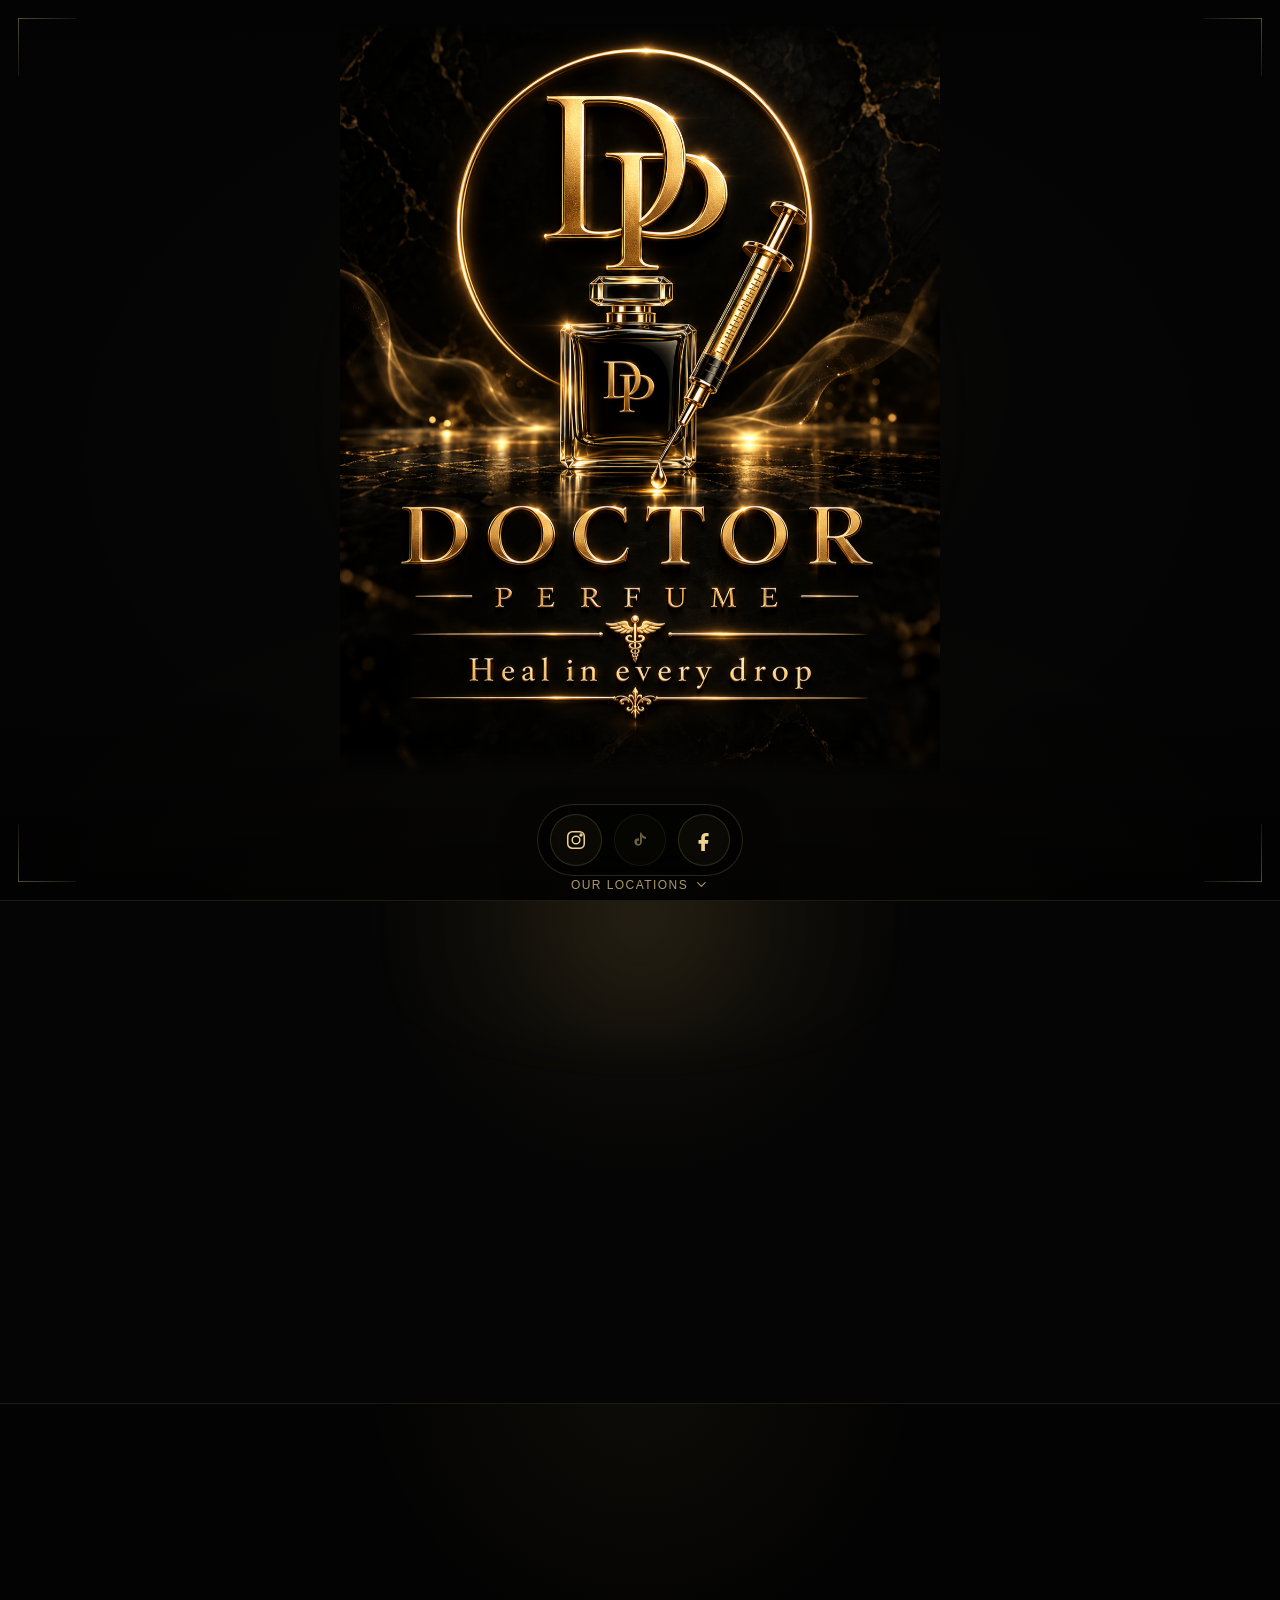
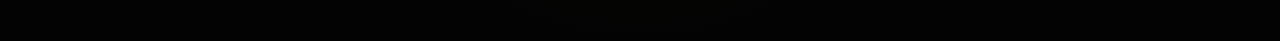
==== index.html @ 7db259c0 "Add Damascus Al-Midan branch details and map link" ====
<!DOCTYPE html>
<html lang="en">
<head>
<meta charset="UTF-8">
<meta name="viewport" content="width=device-width,initial-scale=1,viewport-fit=cover">
<meta name="theme-color" content="#050505">
<meta name="description" content="Doctor Perfume — Heal in every drop.">
<meta name="robots" content="index,follow">
<meta property="og:title" content="Doctor Perfume">
<meta property="og:description" content="Heal in every drop.">
<meta property="og:type" content="website">
<meta property="og:url" content="https://doctorperfume.vip/">
<meta property="og:image" content="https://doctorperfume.vip/assets/doctor-perfume-bg.png">
<title>Doctor Perfume</title>
<link rel="canonical" href="https://doctorperfume.vip/">
<link rel="icon" type="image/png" href="/favicon.png?v=1">
<link rel="shortcut icon" type="image/png" href="/favicon.png?v=1">
<link rel="apple-touch-icon" href="/favicon.png?v=1">
<style>
:root{--bg:#050505;--gold:#d8b45e;--gold2:#eed28d}
*{box-sizing:border-box}
html,body{margin:0;width:100%;min-height:100%;background:var(--bg)}
html{scroll-behavior:smooth}
body{font-family:Arial,Helvetica,sans-serif;overflow-x:hidden;overflow-y:auto}

/* LOADER */
.loader{
  position:fixed;inset:0;z-index:99;
  display:flex;flex-direction:column;align-items:center;justify-content:center;
  gap:26px;background:#050505;
  transition:opacity 1.05s ease,visibility 1.05s ease
}
.loader-logo-wrap{
  display:grid;
  place-items:center;
  width:150px;
  height:150px;
  position:relative;
}
.loader-logo-wrap::before{
  content:"";
  position:absolute;
  inset:10px;
  border-radius:50%;
  border:1.5px solid rgba(238,210,141,.16);
  box-shadow:
    0 0 24px rgba(216,180,94,.08),
    inset 0 0 18px rgba(216,180,94,.03);
}
.loader-logo-wrap::after{
  content:"";
  position:absolute;
  inset:10px;
  border-radius:50%;
  border:2px solid transparent;
  border-top-color:rgba(238,210,141,.98);
  border-right-color:rgba(216,180,94,.48);
  filter:drop-shadow(0 0 6px rgba(238,210,141,.28));
  animation:loaderSpin 1.65s linear infinite;
}
.loader-logo{
  position:relative;
  z-index:1;
  width:96px;
  height:96px;
  object-fit:contain;
  display:block;
  filter:
    drop-shadow(0 0 10px rgba(238,210,141,.16))
    drop-shadow(0 0 28px rgba(216,180,94,.08));
  user-select:none;
  -webkit-user-drag:none;
  animation:logoPulse 1.8s ease-in-out infinite;
}
.loader-line{
  width:122px;height:1px;background:rgba(238,210,141,.14);
  overflow:hidden
}
.loader-line span{
  display:block;width:48%;height:100%;
  background:linear-gradient(90deg,transparent,var(--gold2),transparent);
  animation:sweep 1.25s ease-in-out infinite
}
body.loaded .loader{opacity:0;visibility:hidden}

/* PAGE */
.stage{
  position:relative;
  min-height:100svh;
  overflow:hidden;
  background:#050505;
  opacity:0;
  transform:scale(1.018);
  filter:brightness(.76) saturate(.92);
  transition:
    opacity 1.5s ease,
    transform 1.7s cubic-bezier(.16,.78,.2,1),
    filter 1.55s ease
}
body.loaded .stage{
  opacity:1;
  transform:scale(1);
  filter:brightness(1) saturate(1)
}
.stage::after{
  content:"";
  position:absolute;
  z-index:3;
  inset:18px;
  pointer-events:none;
  opacity:0;
  background:
    linear-gradient(90deg,rgba(238,210,141,.72),rgba(238,210,141,.18)) left top/58px 1px no-repeat,
    linear-gradient(180deg,rgba(238,210,141,.72),rgba(238,210,141,.18)) left top/1px 58px no-repeat,
    linear-gradient(270deg,rgba(238,210,141,.72),rgba(238,210,141,.18)) right top/58px 1px no-repeat,
    linear-gradient(180deg,rgba(238,210,141,.72),rgba(238,210,141,.18)) right top/1px 58px no-repeat,
    linear-gradient(90deg,rgba(238,210,141,.72),rgba(238,210,141,.18)) left bottom/58px 1px no-repeat,
    linear-gradient(0deg,rgba(238,210,141,.72),rgba(238,210,141,.18)) left bottom/1px 58px no-repeat,
    linear-gradient(270deg,rgba(238,210,141,.72),rgba(238,210,141,.18)) right bottom/58px 1px no-repeat,
    linear-gradient(0deg,rgba(238,210,141,.72),rgba(238,210,141,.18)) right bottom/1px 58px no-repeat;
  transition:opacity 1.1s ease 1.05s
}
body.loaded .stage::after{opacity:.48}

/* HERO BACKGROUND — layered like a proper luxury landing page */
.hero-light{
  position:absolute;
  inset:0;
  pointer-events:none;
  background:
    radial-gradient(ellipse 44% 50% at 50% 42%,rgba(216,180,94,.085) 0%,rgba(216,180,94,.025) 36%,transparent 68%),
    radial-gradient(ellipse 78% 58% at 50% 100%,rgba(216,180,94,.035),transparent 64%);
  opacity:.86;
  transform:scale(1.04);
  transition:opacity 1.8s ease,transform 2s cubic-bezier(.16,.78,.2,1)
}
body.loaded .hero-light{opacity:1;transform:scale(1)}

.vignette{
  position:absolute;inset:0;
  pointer-events:none;
  background:
    linear-gradient(180deg,rgba(0,0,0,.24) 0%,transparent 17%,transparent 72%,rgba(0,0,0,.56) 100%),
    radial-gradient(ellipse at center,transparent 42%,rgba(0,0,0,.30) 100%)
}

/* The artwork is a foreground layer, not a pasted poster/background. */
.poster-shell{
  position:absolute;inset:0;
  display:flex;align-items:center;justify-content:center;
  padding:16px 24px 118px;
}
.poster-shell::before{
  content:"";
  position:absolute;
  left:50%;top:46%;
  width:min(680px,74vw);
  height:min(680px,74vw);
  transform:translate(-50%,-50%);
  border-radius:50%;
  background:radial-gradient(circle,rgba(216,180,94,.055),rgba(216,180,94,.018) 44%,transparent 70%);
  filter:blur(18px);
  pointer-events:none
}
.poster{
  position:relative;
  z-index:1;
  display:block;
  width:auto;height:auto;
  max-width:min(90vw,760px);
  max-height:calc(100svh - 150px);
  object-fit:contain;
  object-position:center;
  -webkit-mask-image:linear-gradient(to bottom,transparent 0%,#000 3%,#000 96%,transparent 100%);
  mask-image:linear-gradient(to bottom,transparent 0%,#000 3%,#000 96%,transparent 100%);
  filter:
    drop-shadow(0 24px 54px rgba(0,0,0,.56))
    drop-shadow(0 0 22px rgba(216,180,94,.035));
  user-select:none;-webkit-user-drag:none;
  animation:posterIn 1.62s cubic-bezier(.16,.78,.2,1) .18s both
}

/* SOCIALS */
.socials{
  position:absolute;z-index:4;
  left:50%;bottom:24px;
  transform:translate(-50%,10px) scale(.97);
  opacity:0;
  display:flex;align-items:center;gap:12px;
  padding:9px 12px;border-radius:999px;
  background:rgba(0,0,0,.52);
  border:1px solid rgba(238,210,141,.17);
  backdrop-filter:blur(16px);
  -webkit-backdrop-filter:blur(16px);
  box-shadow:0 16px 40px rgba(0,0,0,.35);
  transition:
    opacity .8s ease .62s,
    transform .9s cubic-bezier(.16,.78,.2,1) .62s,
    border-color .24s ease,
    box-shadow .24s ease
}
body.loaded .socials{
  opacity:1;
  transform:translate(-50%,0) scale(1)
}
.social{
  width:52px;height:52px;border-radius:50%;
  display:grid;place-items:center;
  color:var(--gold2);text-decoration:none;
  border:1px solid rgba(238,210,141,.17);
  background:rgba(216,180,94,.035);
  box-shadow:0 0 0 rgba(216,180,94,0);
  transition:transform .24s ease,background .24s ease,border-color .24s ease,box-shadow .24s ease
}
.social:hover{
  transform:translateY(-3px) scale(1.035);
  background:rgba(216,180,94,.10);
  border-color:rgba(238,210,141,.52);
  box-shadow:0 10px 28px rgba(216,180,94,.10)
}
.social:active{transform:translateY(0) scale(.96)}
.social:focus-visible{outline:1px solid var(--gold2);outline-offset:4px}
.social[aria-disabled="true"]{opacity:.45;cursor:default}
.social[aria-disabled="true"]:hover{transform:none;background:rgba(216,180,94,.035);border-color:rgba(238,210,141,.17)}
.social svg{
  width:22px;height:22px;fill:none;stroke:currentColor;
  stroke-width:1.65;stroke-linecap:round;stroke-linejoin:round;
  transition:transform .24s ease,filter .24s ease
}
.social:hover svg{transform:scale(1.06);filter:drop-shadow(0 0 5px rgba(238,210,141,.28))}
.social[data-social="facebook"] svg path,
.social[data-social="tiktok"] svg path{fill:currentColor;stroke:none}

/* LOCATIONS */
.locations-cue{
  position:absolute;
  z-index:4;
  left:50%;
  bottom:8px;
  transform:translate(-50%,8px);
  opacity:0;
  display:flex;
  align-items:center;
  gap:6px;
  color:rgba(238,210,141,.72);
  text-decoration:none;
  font-size:12px;
  letter-spacing:.12em;
  text-transform:uppercase;
  transition:
    color .2s ease,
    opacity .7s ease .82s,
    transform .8s cubic-bezier(.16,.78,.2,1) .82s
}
.locations-cue:hover{color:var(--gold2)}
body.loaded .locations-cue{
  opacity:1;
  transform:translate(-50%,0)
}
.locations-cue svg{
  width:15px;height:15px;
  fill:none;stroke:currentColor;stroke-width:1.8;
  stroke-linecap:round;stroke-linejoin:round;
  animation:cueFloat 2.2s ease-in-out infinite
}
.locations-section{
  position:relative;
  z-index:2;
  overflow:hidden;
  background:
    radial-gradient(circle at 50% 0%,rgba(216,180,94,.07),transparent 34%),
    #050505;
  border-top:1px solid rgba(238,210,141,.10);
  padding:78px 20px 92px;
}
.locations-section::before{
  content:"";
  position:absolute;
  left:50%;top:-110px;
  width:min(720px,90vw);height:260px;
  transform:translateX(-50%);
  border-radius:50%;
  background:radial-gradient(circle,rgba(216,180,94,.09),rgba(216,180,94,.025) 38%,transparent 70%);
  filter:blur(18px);
  pointer-events:none;
  animation:ambientGlow 5s ease-in-out infinite
}
.locations-inner{
  position:relative;
  z-index:1;
  width:min(680px,100%);
  margin:0 auto;
  text-align:center;
}
.locations-kicker{
  display:flex;
  align-items:center;
  justify-content:center;
  gap:12px;
  margin:0 0 10px;
  color:rgba(238,210,141,.66);
  font-size:10px;
  letter-spacing:.26em;
  text-transform:uppercase;
}
.locations-kicker::before,
.locations-kicker::after{
  content:"";
  width:34px;
  height:1px;
  background:linear-gradient(90deg,transparent,rgba(238,210,141,.48))
}
.locations-kicker::after{transform:scaleX(-1)}
.locations-section h2{
  margin:0;
  color:var(--gold2);
  font:500 clamp(31px,5vw,46px) Georgia,"Times New Roman",serif;
  letter-spacing:.035em;
  text-shadow:0 0 28px rgba(216,180,94,.075)
}
.locations-group-title{
  display:grid;
  grid-template-columns:1fr auto 1fr;
  align-items:center;
  gap:14px;
  width:min(420px,82%);
  margin:24px auto 18px;
  color:var(--gold2);
  font-size:16px;
  font-weight:600;
  letter-spacing:.08em;
}
.locations-group-title::before,
.locations-group-title::after{
  content:"";
  height:1px;
  background:linear-gradient(90deg,transparent,rgba(238,210,141,.28))
}
.locations-group-title::after{transform:scaleX(-1)}
.locations-group-title--wholesale{
  margin:30px auto 16px;
}
.location-buttons{
  display:grid;
  gap:12px;
}
.location-buttons--retail{
  grid-template-columns:repeat(2,minmax(0,1fr));
}
.location-buttons--wholesale{
  grid-template-columns:minmax(0,1fr);
  width:50%;
  margin:0 auto;
}
.location-button{
  position:relative;
  overflow:hidden;
  min-height:66px;
  display:flex;
  align-items:center;
  justify-content:space-between;
  gap:18px;
  padding:0 22px;
  border-radius:13px;
  text-decoration:none;
  color:var(--gold2);
  background:
    linear-gradient(180deg,rgba(255,255,255,.018),rgba(255,255,255,0)),
    linear-gradient(180deg,rgba(216,180,94,.065),rgba(216,180,94,.022));
  border:1px solid rgba(238,210,141,.18);
  box-shadow:
    0 14px 34px rgba(0,0,0,.26),
    inset 0 1px 0 rgba(255,255,255,.025);
  transition:transform .24s ease,border-color .24s ease,background .24s ease,box-shadow .24s ease
}
.location-button--split{padding:0}
.location-primary{
  min-width:0;
  flex:1;
  align-self:stretch;
  display:flex;
  align-items:center;
  padding:0 14px 0 22px;
  color:inherit;
  text-decoration:none;
}
.location-copy{
  min-width:0;
  display:flex;
  flex-direction:column;
  gap:4px;
  text-align:right;
}
.location-phone{
  color:rgba(238,210,141,.52);
  font-size:11px;
  font-weight:500;
  letter-spacing:.045em;
}
.location-map-action{
  width:50px;
  flex:0 0 50px;
  align-self:stretch;
  display:grid;
  place-items:center;
  color:rgba(238,210,141,.72);
  text-decoration:none;
  border-left:1px solid rgba(238,210,141,.12);
  background:rgba(216,180,94,.018);
  transition:color .24s ease,background .24s ease,box-shadow .24s ease
}
.location-map-action:hover{
  color:var(--gold2);
  background:rgba(216,180,94,.075);
  box-shadow:inset 8px 0 18px rgba(216,180,94,.03)
}
.location-map-action svg{
  width:20px;
  height:20px;
  fill:none;
  stroke:currentColor;
  stroke-width:1.65;
  stroke-linecap:round;
  stroke-linejoin:round;
  transition:transform .24s ease,filter .24s ease
}
.location-map-action:hover svg{
  transform:translateY(-1px) scale(1.04);
  filter:drop-shadow(0 0 5px rgba(238,210,141,.28))
}
.location-primary:focus-visible,
.location-map-action:focus-visible{
  outline:1px solid var(--gold2);
  outline-offset:-3px
}
.location-button::before{
  content:"";
  position:absolute;
  top:-40%;bottom:-40%;
  left:-35%;
  width:24%;
  transform:translateX(-180%) rotate(12deg);
  background:linear-gradient(90deg,transparent,rgba(238,210,141,.14),transparent);
  transition:transform .65s cubic-bezier(.2,.7,.2,1);
  pointer-events:none
}
.location-button:hover{
  transform:translateY(-3px);
  border-color:rgba(238,210,141,.48);
  background:linear-gradient(180deg,rgba(216,180,94,.11),rgba(216,180,94,.045));
  box-shadow:0 18px 38px rgba(0,0,0,.32),0 0 24px rgba(216,180,94,.055)
}
.location-button:hover::before{transform:translateX(620%) rotate(12deg)}
.location-button:active{transform:translateY(-1px) scale(.992)}
.location-button:focus-visible{outline:1px solid var(--gold2);outline-offset:4px}
.location-button--wholesale{
  border-color:rgba(238,210,141,.36);
  background:
    linear-gradient(135deg,rgba(216,180,94,.15),rgba(216,180,94,.045));
  box-shadow:
    0 14px 34px rgba(0,0,0,.28),
    inset 0 0 0 1px rgba(238,210,141,.035);
}
.location-button--wholesale:hover{
  border-color:rgba(238,210,141,.68);
  background:
    linear-gradient(135deg,rgba(216,180,94,.20),rgba(216,180,94,.065));
}
.location-name{
  font-size:14px;
  font-weight:600;
  letter-spacing:.075em;
  text-transform:uppercase;
}
.location-arrow{
  width:22px;
  height:22px;
  flex:0 0 22px;
  display:grid;
  place-items:center;
  color:rgba(238,210,141,.72);
}
.location-arrow svg{
  width:19px;
  height:19px;
  fill:none;
  stroke:currentColor;
  stroke-width:1.8;
  stroke-linecap:round;
  stroke-linejoin:round;
  transition:transform .24s ease,filter .24s ease
}
.location-button:hover .location-arrow svg{
  transform:translate(2px,-2px);
  filter:drop-shadow(0 0 5px rgba(238,210,141,.28))
}

/* FOOTER */
.site-footer{
  position:relative;
  overflow:hidden;
  padding:58px 20px 48px;
  text-align:center;
  background:
    radial-gradient(circle at 50% -15%,rgba(216,180,94,.055),transparent 40%),
    #030303;
  border-top:1px solid rgba(238,210,141,.10)
}
.footer-emblem{
  width:54px;
  height:54px;
  margin:0 auto 18px;
  display:grid;
  place-items:center
}
.footer-emblem img{
  width:54px;
  height:54px;
  object-fit:contain;
  filter:drop-shadow(0 0 15px rgba(216,180,94,.10))
}
.footer-rule{
  display:flex;
  align-items:center;
  justify-content:center;
  width:min(260px,70vw);
  margin:0 auto 16px
}
.footer-rule::before,
.footer-rule::after{
  content:"";
  flex:1;
  height:1px;
  background:linear-gradient(90deg,transparent,rgba(238,210,141,.28))
}
.footer-rule::after{transform:scaleX(-1)}
.footer-rule span{
  width:6px;
  height:6px;
  margin:0 12px;
  border:1px solid rgba(238,210,141,.62);
  transform:rotate(45deg);
  box-shadow:0 0 12px rgba(216,180,94,.09)
}
.footer-tagline{
  margin:0;
  color:rgba(238,210,141,.78);
  font:italic 16px Georgia,"Times New Roman",serif;
  letter-spacing:.035em
}
.footer-brand{
  margin:9px 0 0;
  color:rgba(255,255,255,.34);
  font-size:9px;
  letter-spacing:.28em;
  text-transform:uppercase
}

/* SCROLL REVEAL */
.motion-ready .reveal-item{
  opacity:0;
  transform:translateY(20px);
  transition:
    opacity .68s cubic-bezier(.2,.7,.2,1),
    transform .68s cubic-bezier(.2,.7,.2,1);
  transition-delay:var(--reveal-delay,0ms)
}
.motion-ready .reveal-item.is-visible{
  opacity:1;
  transform:translateY(0)
}

/* MOBILE */
@media(max-width:700px){
  .stage{background:#030303}
  .hero-light{
    background:
      radial-gradient(ellipse 70% 45% at 50% 38%,rgba(216,180,94,.075),rgba(216,180,94,.018) 42%,transparent 72%),
      radial-gradient(ellipse 90% 40% at 50% 100%,rgba(216,180,94,.025),transparent 68%)
  }
  .vignette{
    background:
      linear-gradient(180deg,rgba(0,0,0,.34) 0%,transparent 14%,transparent 70%,rgba(0,0,0,.66) 100%),
      radial-gradient(ellipse at center,transparent 46%,rgba(0,0,0,.26) 100%)
  }
  .poster-shell{
    padding:4px 8px 128px;
    align-items:center
  }
  .poster-shell::before{
    top:43%;
    width:92vw;height:92vw;
    filter:blur(14px)
  }
  .poster{
    max-width:100vw;
    max-height:calc(100svh - 118px);
    -webkit-mask-image:linear-gradient(to bottom,transparent 0%,#000 2.2%,#000 96.8%,transparent 100%);
    mask-image:linear-gradient(to bottom,transparent 0%,#000 2.2%,#000 96.8%,transparent 100%);
    filter:
      drop-shadow(0 20px 42px rgba(0,0,0,.62))
      drop-shadow(0 0 18px rgba(216,180,94,.028))
  }
  .stage::after{inset:10px;background-size:38px 1px,1px 38px,38px 1px,1px 38px,38px 1px,1px 38px,38px 1px,1px 38px}
  .loader-logo{width:82px;height:82px}
  .loader-logo-wrap{width:130px;height:130px}
  .loader-logo-wrap::before,
  .loader-logo-wrap::after{inset:9px}
  .socials{bottom:max(34px,calc(env(safe-area-inset-bottom) + 20px))}
  .locations-cue{bottom:max(8px,env(safe-area-inset-bottom))}
  .location-buttons--retail{grid-template-columns:1fr}
  .location-buttons--wholesale{width:100%}
  .locations-section{padding:64px 16px 78px}
  .location-button{min-height:62px;padding:0 19px}
  .location-button--split{padding:0}
  .location-primary{padding:0 12px 0 18px}
  .location-map-action{width:48px;flex-basis:48px}
  .social{width:48px;height:48px}
}

/* SHORT SCREENS */
@media(max-height:650px) and (min-width:701px){
  .poster{max-height:calc(100svh - 118px);max-width:72vw}
  .poster-shell{padding-bottom:92px}
  .socials{bottom:30px}
  .locations-cue{bottom:8px}
}

@media(prefers-reduced-motion:reduce){
  *,*::before,*::after{animation-duration:.01ms!important;transition-duration:.01ms!important}
  .motion-ready .reveal-item{opacity:1!important;transform:none!important}
}

@keyframes cueFloat{
  0%,100%{transform:translateY(0)}
  50%{transform:translateY(3px)}
}
@keyframes ambientGlow{
  0%,100%{opacity:.62;transform:translateX(-50%) scale(.96)}
  50%{opacity:1;transform:translateX(-50%) scale(1.035)}
}
@keyframes logoPulse{
  0%,100%{opacity:.78;transform:scale(.985)}
  50%{opacity:1;transform:scale(1.025)}
}
@keyframes loaderSpin{to{transform:rotate(360deg)}}
@keyframes sweep{from{transform:translateX(-120%)}to{transform:translateX(220%)}}
@keyframes posterIn{
  0%{
    opacity:0;
    transform:translateY(30px) scale(.952);
    filter:blur(5px) brightness(.82)
  }
  48%{
    opacity:.72;
    transform:translateY(10px) scale(.985);
    filter:blur(1.4px) brightness(.94)
  }
  100%{
    opacity:1;
    transform:translateY(0) scale(1);
    filter:blur(0) brightness(1)
  }
}
</style>
</head>
<body>

<div class="loader" id="loader" aria-hidden="true">
  <div class="loader-logo-wrap">
    <img class="loader-logo" src="/favicon.png?v=loader1" alt="" draggable="false">
  </div>
  <div class="loader-line"><span></span></div>
</div>

<main class="stage">
  <div class="hero-light" aria-hidden="true"></div>
  <div class="vignette" aria-hidden="true"></div>

  <div class="poster-shell">
    <img class="poster"
         src="/assets/doctor-perfume-bg.png"
         alt="Doctor Perfume — Heal in every drop"
         draggable="false">
  </div>

  <nav class="socials" aria-label="Doctor Perfume social media">
    <a class="social" href="https://www.instagram.com/doctor1119621" target="_blank" rel="noopener noreferrer" data-social="instagram" aria-label="Instagram">
      <svg viewBox="0 0 24 24"><rect x="3" y="3" width="18" height="18" rx="5"/><circle cx="12" cy="12" r="4.2"/><circle cx="17.5" cy="6.5" r="1"/></svg>
    </a>
    <a class="social" href="#" data-social="tiktok" aria-label="TikTok" aria-disabled="true" title="TikTok link coming soon">
      <svg viewBox="0 0 24 24"><path d="M14 4v10.1a4.1 4.1 0 1 1-3.2-4V13a1.7 1.7 0 1 0 1.2 1.6V4h2z"/><path d="M14 5.5c1.1 1.7 2.6 2.8 4.5 3.1V11c-1.7-.2-3.2-.9-4.5-2z"/></svg>
    </a>
    <a class="social" href="https://www.facebook.com/share/1FP3N6whjQ/" target="_blank" rel="noopener noreferrer" data-social="facebook" aria-label="Facebook">
      <svg viewBox="0 0 24 24"><path d="M14.2 8H17V4.5c-.5-.1-1.6-.2-3-.2-3 0-5 1.8-5 5.2V12H6v4h3v8h4v-8h3.3l.5-4H13V9.9c0-1.2.3-1.9 1.2-1.9z"/></svg>
    </a>
  </nav>

  <a class="locations-cue" href="#locations" aria-label="Scroll to store locations">
    <span>Our Locations</span>
    <svg viewBox="0 0 24 24" aria-hidden="true"><path d="M6 9l6 6 6-6"/></svg>
  </a>
</main>

<section class="locations-section" id="locations" aria-labelledby="locations-title">
  <div class="locations-inner">
    <p class="locations-kicker reveal-item" style="--reveal-delay:0ms">Doctor Perfume</p>
    <h2 class="reveal-item" style="--reveal-delay:70ms" id="locations-title">Our Locations</h2>
    <p class="locations-group-title reveal-item" style="--reveal-delay:130ms" lang="ar" dir="rtl">مفرق</p>

    <div class="location-buttons location-buttons--retail">
      <div class="location-button location-button--split reveal-item" style="--reveal-delay:180ms">
        <a class="location-primary" href="https://wa.me/963981384721?text=%D9%85%D8%B1%D8%AD%D8%A8%D8%A7%20%D8%AF%D9%83%D8%AA%D9%88%D8%B1%20%D8%A8%D9%8A%D8%B1%D9%81%D9%8A%D9%88%D9%85%D8%8C%20%D8%A8%D8%AF%D9%8A%20%D8%A7%D8%B3%D8%AA%D9%81%D8%B3%D8%B1%20%D8%B9%D9%86%20%D9%81%D8%B1%D8%B9%20%D8%AF%D9%85%D8%B4%D9%82%20%D8%A7%D9%84%D9%85%D9%8A%D8%AF%D8%A7%D9%86." target="_blank" rel="noopener noreferrer" aria-label="WhatsApp Damascus Al-Midan branch">
          <span class="location-copy" lang="ar" dir="rtl">
            <span class="location-name">دمشق الميدان</span>
            <span class="location-phone" dir="ltr">+963 981 384 721</span>
          </span>
        </a>
        <a class="location-map-action" href="https://maps.app.goo.gl/mzZA4ov8oxANA8ax5" target="_blank" rel="noopener noreferrer" aria-label="Open دمشق الميدان in Google Maps" title="Google Maps">
          <svg viewBox="0 0 24 24" aria-hidden="true">
            <path d="M12 21s6-5.2 6-11a6 6 0 1 0-12 0c0 5.8 6 11 6 11z"/>
            <circle cx="12" cy="10" r="2.2"/>
          </svg>
        </a>
      </div>

      <a class="location-button reveal-item" style="--reveal-delay:240ms" href="https://wa.me/963992517098?text=Hello%20Doctor%20Perfume%2C%20I%27m%20contacting%20Retail%20Branch%202." target="_blank" rel="noopener noreferrer">
        <span class="location-name">Location 2</span>
        <span class="location-arrow" aria-hidden="true"><svg viewBox="0 0 24 24"><path d="M7 17L17 7M9 7h8v8"/></svg></span>
      </a>
    </div>

    <p class="locations-group-title locations-group-title--wholesale reveal-item" style="--reveal-delay:300ms" lang="ar" dir="rtl">جملة</p>

    <div class="location-buttons location-buttons--wholesale">
      <a class="location-button location-button--wholesale reveal-item" style="--reveal-delay:360ms" href="https://wa.me/963992517098?text=Hello%20Doctor%20Perfume%2C%20I%27m%20contacting%20the%20Wholesale%20Branch." target="_blank" rel="noopener noreferrer">
        <span class="location-name">Location 3</span>
        <span class="location-arrow" aria-hidden="true"><svg viewBox="0 0 24 24"><path d="M7 17L17 7M9 7h8v8"/></svg></span>
      </a>
    </div>
  </div>
</section>

<footer class="site-footer">
  <div class="footer-emblem reveal-item" style="--reveal-delay:60ms" aria-hidden="true">
    <img src="/favicon.png?v=footer1" alt="" draggable="false">
  </div>
  <div class="footer-rule reveal-item" style="--reveal-delay:120ms"><span></span></div>
  <p class="footer-tagline reveal-item" style="--reveal-delay:180ms">Heal in every drop.</p>
  <p class="footer-brand reveal-item" style="--reveal-delay:240ms">Doctor Perfume</p>
</footer>

<script>
const started=performance.now();

/* Always open/reload from the hero instead of restoring the old scroll position. */
if("scrollRestoration" in history) history.scrollRestoration="manual";
if(location.hash){
  history.replaceState(null,"",location.pathname+location.search);
}
window.scrollTo(0,0);

function reveal(){
  const remain=Math.max(0,1800-(performance.now()-started));
  setTimeout(()=>document.body.classList.add("loaded"),remain);
}

function resetToTop(){
  window.scrollTo({top:0,left:0,behavior:"auto"});
}

if(document.readyState==="complete"){
  resetToTop();
  reveal();
}else{
  window.addEventListener("load",()=>{
    resetToTop();
    reveal();
  },{once:true});
}

window.addEventListener("pageshow",resetToTop);

document.querySelectorAll('a[href="#"]').forEach(a=>a.addEventListener("click",e=>e.preventDefault()));

const locationsCue=document.querySelector(".locations-cue");
const locationsSection=document.querySelector("#locations");
if(locationsCue && locationsSection){
  locationsCue.addEventListener("click",e=>{
    e.preventDefault();
    locationsSection.scrollIntoView({behavior:"smooth",block:"start"});
    history.replaceState(null,"",location.pathname+location.search);
  });
}

const reduceMotion=window.matchMedia("(prefers-reduced-motion: reduce)").matches;
if(!reduceMotion && "IntersectionObserver" in window){
  document.documentElement.classList.add("motion-ready");
  const revealItems=document.querySelectorAll(".reveal-item");
  const revealObserver=new IntersectionObserver(entries=>{
    entries.forEach(entry=>{
      if(entry.isIntersecting){
        entry.target.classList.add("is-visible");
      }else{
        entry.target.classList.remove("is-visible");
      }
    });
  },{threshold:.14,rootMargin:"0px 0px -8% 0px"});
  revealItems.forEach(item=>revealObserver.observe(item));
}
</script>
</body>
</html>
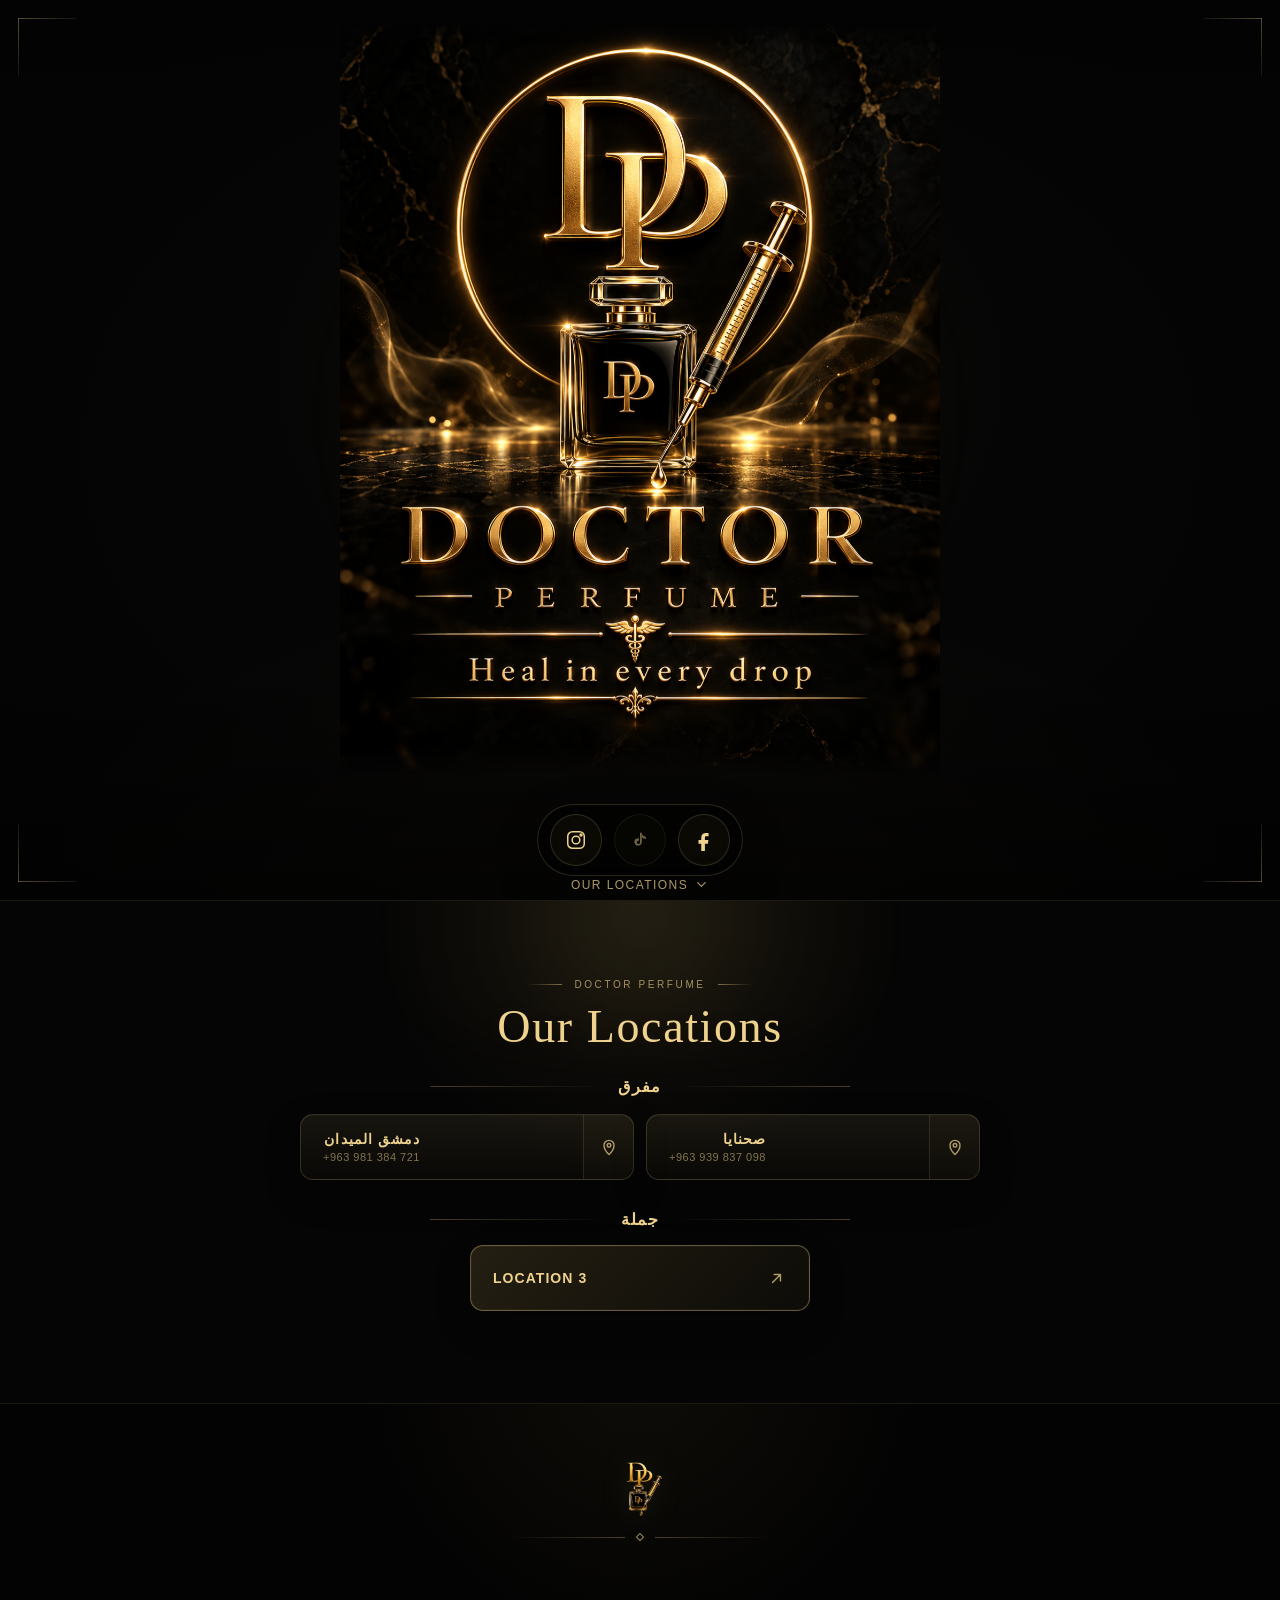
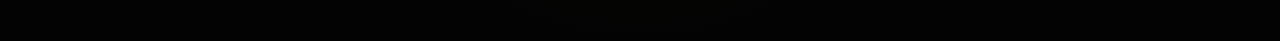
==== commit 0732e0ce: "Add Sahnaya branch details and map link" ====
--- a/index.html
+++ b/index.html
@@ -724,10 +724,20 @@
         </a>
       </div>
 
-      <a class="location-button reveal-item" style="--reveal-delay:240ms" href="https://wa.me/963992517098?text=Hello%20Doctor%20Perfume%2C%20I%27m%20contacting%20Retail%20Branch%202." target="_blank" rel="noopener noreferrer">
-        <span class="location-name">Location 2</span>
-        <span class="location-arrow" aria-hidden="true"><svg viewBox="0 0 24 24"><path d="M7 17L17 7M9 7h8v8"/></svg></span>
-      </a>
+      <div class="location-button location-button--split reveal-item" style="--reveal-delay:240ms">
+        <a class="location-primary" href="https://wa.me/963939837098?text=%D9%85%D8%B1%D8%AD%D8%A8%D8%A7%20%D8%AF%D9%83%D8%AA%D9%88%D8%B1%20%D8%A8%D9%8A%D8%B1%D9%81%D9%8A%D9%88%D9%85%D8%8C%20%D8%A8%D8%AF%D9%8A%20%D8%A7%D8%B3%D8%AA%D9%81%D8%B3%D8%B1%20%D8%B9%D9%86%20%D9%81%D8%B1%D8%B9%20%D8%B5%D8%AD%D9%86%D8%A7%D9%8A%D8%A7." target="_blank" rel="noopener noreferrer" aria-label="WhatsApp Sahnaya branch">
+          <span class="location-copy" lang="ar" dir="rtl">
+            <span class="location-name">صحنايا</span>
+            <span class="location-phone" dir="ltr">+963 939 837 098</span>
+          </span>
+        </a>
+        <a class="location-map-action" href="https://maps.app.goo.gl/Si2G1dB99UjD3jWGA" target="_blank" rel="noopener noreferrer" aria-label="Open صحنايا in Google Maps" title="Google Maps">
+          <svg viewBox="0 0 24 24" aria-hidden="true">
+            <path d="M12 21s6-5.2 6-11a6 6 0 1 0-12 0c0 5.8 6 11 6 11z"/>
+            <circle cx="12" cy="10" r="2.2"/>
+          </svg>
+        </a>
+      </div>
     </div>
 
     <p class="locations-group-title locations-group-title--wholesale reveal-item" style="--reveal-delay:300ms" lang="ar" dir="rtl">جملة</p>
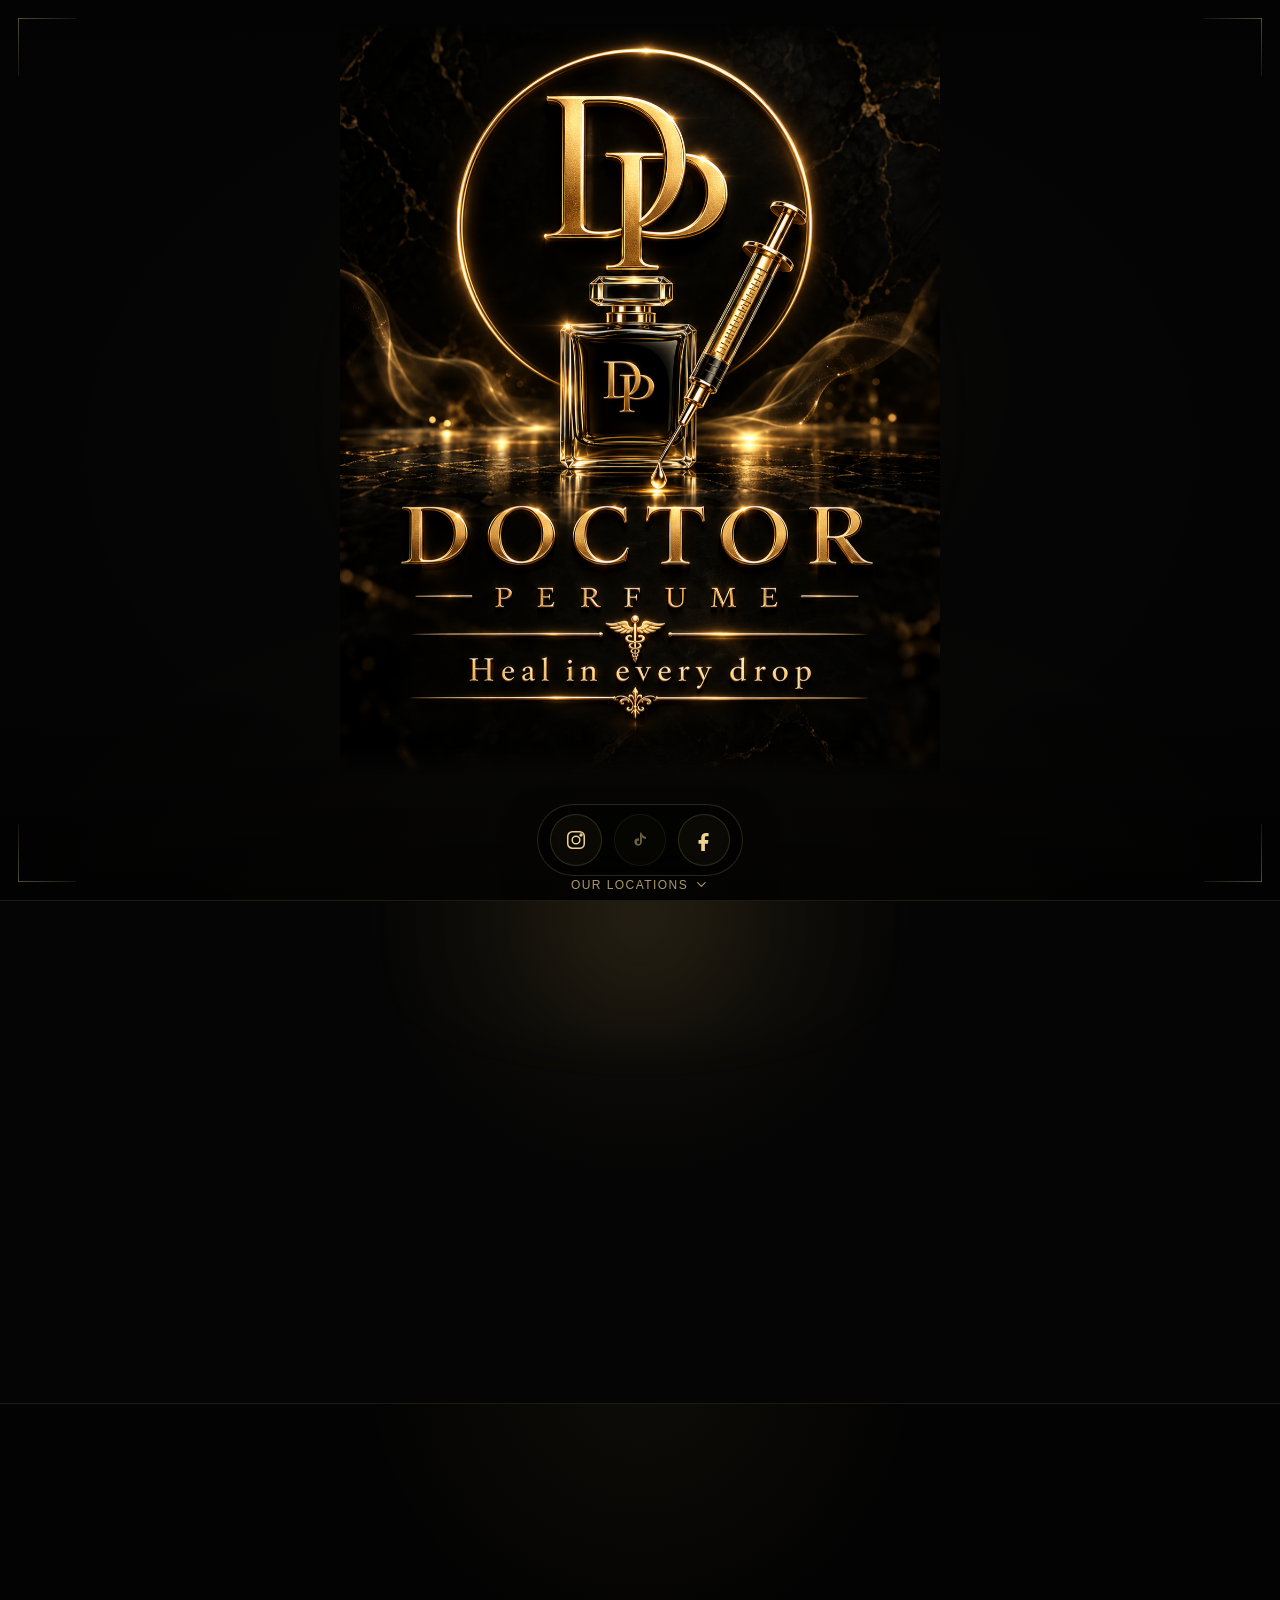
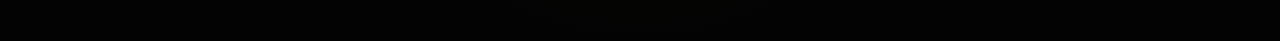
==== commit f447a5bf: "Mark wholesale branch as opening soon" ====
--- a/index.html
+++ b/index.html
@@ -465,6 +465,51 @@
   border-color:rgba(238,210,141,.68);
   background:
     linear-gradient(135deg,rgba(216,180,94,.20),rgba(216,180,94,.065));
+}
+.location-button--coming-soon{
+  cursor:default;
+  border-color:rgba(238,210,141,.30);
+  background:
+    linear-gradient(135deg,rgba(216,180,94,.105),rgba(216,180,94,.035));
+}
+.location-button--coming-soon:hover{
+  transform:none;
+  border-color:rgba(238,210,141,.30);
+  background:
+    linear-gradient(135deg,rgba(216,180,94,.105),rgba(216,180,94,.035));
+  box-shadow:
+    0 14px 34px rgba(0,0,0,.28),
+    inset 0 0 0 1px rgba(238,210,141,.035);
+}
+.location-button--coming-soon::before{display:none}
+.coming-soon-copy{
+  display:flex;
+  flex-direction:column;
+  align-items:flex-start;
+  gap:4px;
+  text-align:right
+}
+.coming-soon-sub{
+  color:rgba(238,210,141,.48);
+  font-size:11px;
+  letter-spacing:.06em
+}
+.coming-soon-icon{
+  width:22px;
+  height:22px;
+  flex:0 0 22px;
+  display:grid;
+  place-items:center;
+  color:rgba(238,210,141,.66)
+}
+.coming-soon-icon svg{
+  width:19px;
+  height:19px;
+  fill:none;
+  stroke:currentColor;
+  stroke-width:1.6;
+  stroke-linecap:round;
+  stroke-linejoin:round
 }
 .location-name{
   font-size:14px;
@@ -743,10 +788,18 @@
     <p class="locations-group-title locations-group-title--wholesale reveal-item" style="--reveal-delay:300ms" lang="ar" dir="rtl">جملة</p>
 
     <div class="location-buttons location-buttons--wholesale">
-      <a class="location-button location-button--wholesale reveal-item" style="--reveal-delay:360ms" href="https://wa.me/963992517098?text=Hello%20Doctor%20Perfume%2C%20I%27m%20contacting%20the%20Wholesale%20Branch." target="_blank" rel="noopener noreferrer">
-        <span class="location-name">Location 3</span>
-        <span class="location-arrow" aria-hidden="true"><svg viewBox="0 0 24 24"><path d="M7 17L17 7M9 7h8v8"/></svg></span>
-      </a>
+      <div class="location-button location-button--wholesale location-button--coming-soon reveal-item" style="--reveal-delay:360ms" aria-label="Wholesale branch opening soon">
+        <span class="coming-soon-copy" lang="ar" dir="rtl">
+          <span class="location-name">سنفتح قريباً</span>
+          <span class="coming-soon-sub">ترقبونا</span>
+        </span>
+        <span class="coming-soon-icon" aria-hidden="true">
+          <svg viewBox="0 0 24 24">
+            <circle cx="12" cy="12" r="8.5"/>
+            <path d="M12 7.5v5l3 2"/>
+          </svg>
+        </span>
+      </div>
     </div>
   </div>
 </section>
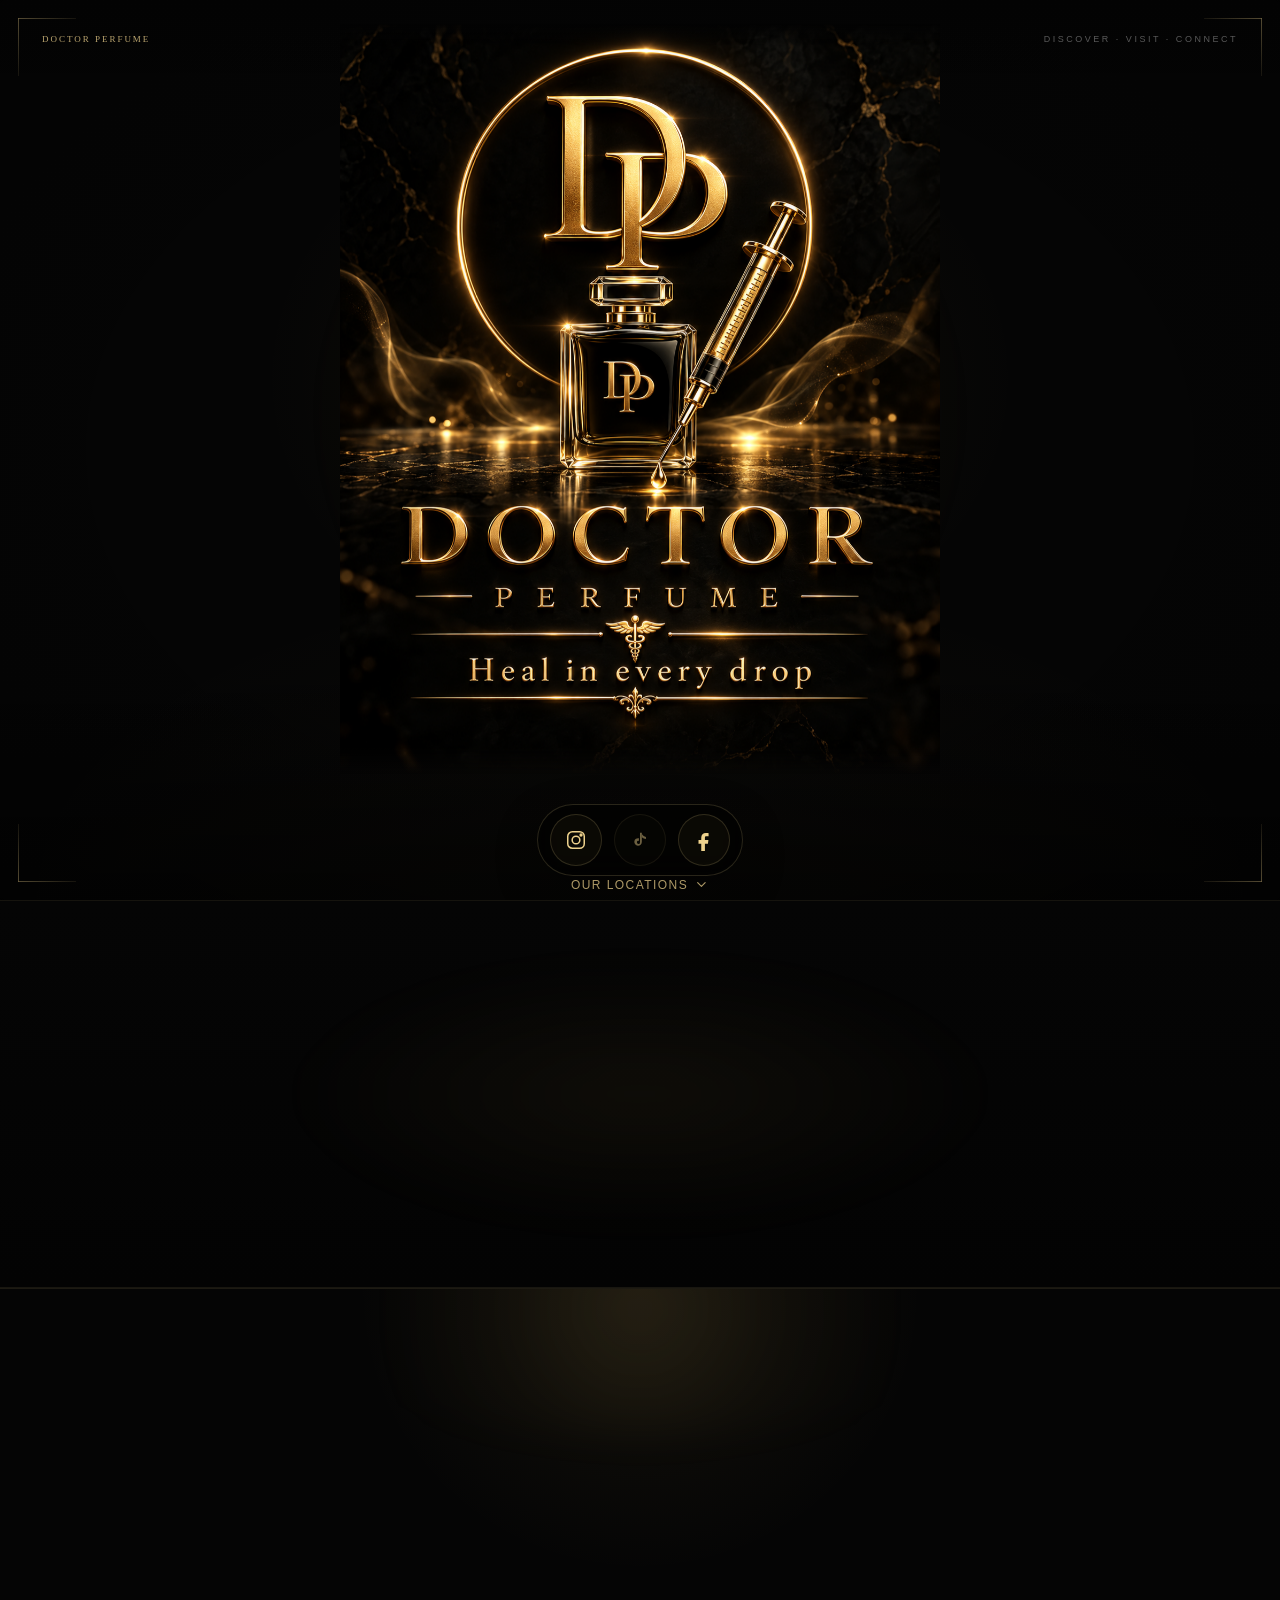
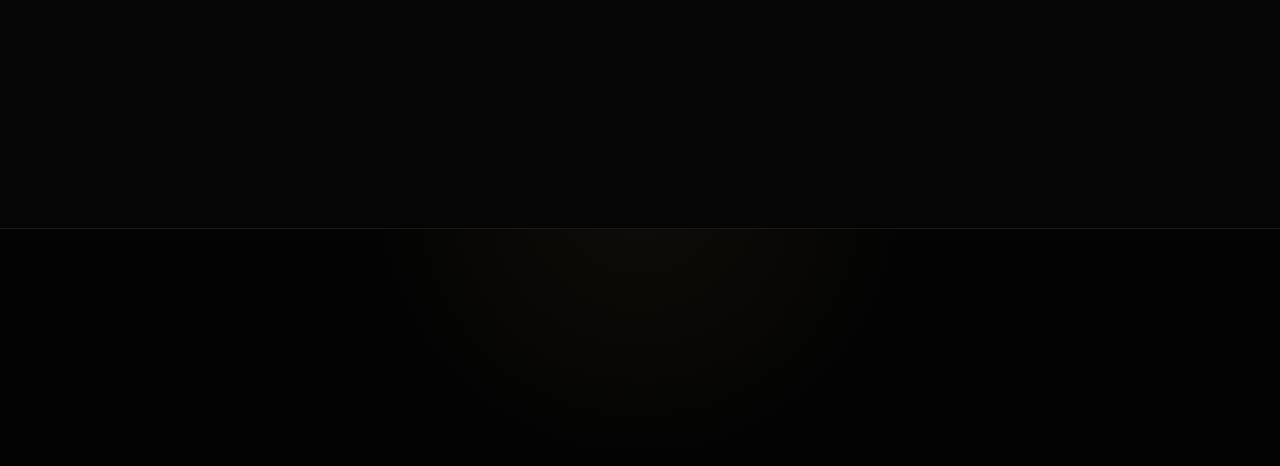
==== commit 1d6b184c: "Bring Framer-style editorial luxury into gateway" ====
--- a/index.html
+++ b/index.html
@@ -17,11 +17,17 @@
 <link rel="shortcut icon" type="image/png" href="/favicon.png?v=1">
 <link rel="apple-touch-icon" href="/favicon.png?v=1">
 <style>
-:root{--bg:#050505;--gold:#d8b45e;--gold2:#eed28d}
+:root{
+  --bg:#050505;
+  --gold:#d8b45e;
+  --gold2:#eed28d;
+  --serif:"Iowan Old Style","Palatino Linotype","Book Antiqua",Georgia,serif;
+  --sans:Arial,Helvetica,sans-serif
+}
 *{box-sizing:border-box}
 html,body{margin:0;width:100%;min-height:100%;background:var(--bg)}
 html{scroll-behavior:smooth}
-body{font-family:Arial,Helvetica,sans-serif;overflow-x:hidden;overflow-y:auto}
+body{font-family:var(--sans);overflow-x:hidden;overflow-y:auto}
 
 /* LOADER */
 .loader{
@@ -179,6 +185,38 @@
   user-select:none;-webkit-user-drag:none;
   animation:posterIn 1.62s cubic-bezier(.16,.78,.2,1) .18s both
 }
+
+/* EDITORIAL HERO DETAILS */
+.hero-meta{
+  position:absolute;
+  z-index:4;
+  top:34px;
+  left:42px;
+  right:42px;
+  display:flex;
+  align-items:center;
+  justify-content:space-between;
+  gap:18px;
+  pointer-events:none;
+  opacity:0;
+  transform:translateY(-8px);
+  transition:opacity .8s ease .95s,transform .9s cubic-bezier(.16,.78,.2,1) .95s
+}
+body.loaded .hero-meta{opacity:1;transform:translateY(0)}
+.hero-wordmark,
+.hero-edition{
+  color:rgba(238,210,141,.66);
+  font-size:9px;
+  letter-spacing:.28em;
+  text-transform:uppercase;
+  white-space:nowrap
+}
+.hero-wordmark{
+  font-family:var(--serif);
+  letter-spacing:.22em;
+  color:rgba(238,210,141,.78)
+}
+.hero-edition{color:rgba(255,255,255,.34)}
 
 /* SOCIALS */
 .socials{
@@ -230,6 +268,96 @@
 .social:hover svg{transform:scale(1.06);filter:drop-shadow(0 0 5px rgba(238,210,141,.28))}
 .social[data-social="facebook"] svg path,
 .social[data-social="tiktok"] svg path{fill:currentColor;stroke:none}
+
+/* ESSENCE */
+.essence-section{
+  position:relative;
+  overflow:hidden;
+  min-height:42vh;
+  display:grid;
+  place-items:center;
+  padding:86px 20px;
+  background:
+    linear-gradient(180deg,#050505 0%,#030303 100%);
+  border-top:1px solid rgba(238,210,141,.08);
+  border-bottom:1px solid rgba(238,210,141,.08)
+}
+.essence-section::before{
+  content:"";
+  position:absolute;
+  width:min(760px,92vw);
+  height:300px;
+  left:50%;top:50%;
+  transform:translate(-50%,-50%);
+  background:radial-gradient(ellipse,rgba(216,180,94,.055),transparent 67%);
+  filter:blur(18px);
+  pointer-events:none
+}
+.essence-inner{
+  position:relative;
+  z-index:1;
+  width:min(760px,100%);
+  text-align:center
+}
+.essence-index{
+  display:inline-flex;
+  align-items:center;
+  gap:12px;
+  margin-bottom:20px;
+  color:rgba(238,210,141,.48);
+  font-size:9px;
+  letter-spacing:.24em;
+  text-transform:uppercase
+}
+.essence-index::before,
+.essence-index::after{
+  content:"";
+  width:42px;
+  height:1px;
+  background:linear-gradient(90deg,transparent,rgba(238,210,141,.34))
+}
+.essence-index::after{transform:scaleX(-1)}
+.essence-kicker{
+  margin:0 0 12px;
+  color:rgba(238,210,141,.66);
+  font-size:10px;
+  letter-spacing:.32em;
+  text-transform:uppercase
+}
+.essence-title{
+  margin:0;
+  color:var(--gold2);
+  font-family:var(--serif);
+  font-weight:400;
+  font-size:clamp(34px,6vw,64px);
+  line-height:1.08;
+  letter-spacing:.02em;
+  text-shadow:0 0 30px rgba(216,180,94,.065)
+}
+.essence-copy{
+  width:min(560px,90%);
+  margin:20px auto 0;
+  color:rgba(255,255,255,.48);
+  font-size:13px;
+  line-height:1.8;
+  letter-spacing:.035em
+}
+.essence-steps{
+  margin:30px auto 0;
+  display:flex;
+  align-items:center;
+  justify-content:center;
+  gap:14px;
+  color:rgba(238,210,141,.54);
+  font-size:9px;
+  letter-spacing:.2em;
+  text-transform:uppercase
+}
+.essence-steps i{
+  width:4px;height:4px;
+  border:1px solid rgba(238,210,141,.48);
+  transform:rotate(45deg)
+}
 
 /* LOCATIONS */
 .locations-cue{
@@ -288,7 +416,7 @@
 .locations-inner{
   position:relative;
   z-index:1;
-  width:min(680px,100%);
+  width:min(780px,100%);
   margin:0 auto;
   text-align:center;
 }
@@ -314,7 +442,7 @@
 .locations-section h2{
   margin:0;
   color:var(--gold2);
-  font:500 clamp(31px,5vw,46px) Georgia,"Times New Roman",serif;
+  font:400 clamp(34px,5vw,50px) var(--serif);
   letter-spacing:.035em;
   text-shadow:0 0 28px rgba(216,180,94,.075)
 }
@@ -355,7 +483,7 @@
 .location-button{
   position:relative;
   overflow:hidden;
-  min-height:66px;
+  min-height:82px;
   display:flex;
   align-items:center;
   justify-content:space-between;
@@ -380,9 +508,18 @@
   align-self:stretch;
   display:flex;
   align-items:center;
+  gap:16px;
   padding:0 14px 0 22px;
   color:inherit;
   text-decoration:none;
+}
+.branch-index{
+  flex:0 0 auto;
+  color:rgba(238,210,141,.34);
+  font-family:var(--serif);
+  font-size:20px;
+  font-weight:400;
+  letter-spacing:.04em
 }
 .location-copy{
   min-width:0;
@@ -468,6 +605,7 @@
 }
 .location-button--coming-soon{
   cursor:default;
+  justify-content:flex-start;
   border-color:rgba(238,210,141,.30);
   background:
     linear-gradient(135deg,rgba(216,180,94,.105),rgba(216,180,94,.035));
@@ -484,6 +622,7 @@
 .location-button--coming-soon::before{display:none}
 .coming-soon-copy{
   display:flex;
+  flex:1;
   flex-direction:column;
   align-items:flex-start;
   gap:4px;
@@ -495,6 +634,7 @@
   letter-spacing:.06em
 }
 .coming-soon-icon{
+  margin-left:auto;
   width:22px;
   height:22px;
   flex:0 0 22px;
@@ -512,10 +652,11 @@
   stroke-linejoin:round
 }
 .location-name{
-  font-size:14px;
-  font-weight:600;
-  letter-spacing:.075em;
-  text-transform:uppercase;
+  font-family:var(--serif);
+  font-size:18px;
+  font-weight:400;
+  letter-spacing:.035em;
+  text-transform:none;
 }
 .location-arrow{
   width:22px;
@@ -617,6 +758,17 @@
 
 /* MOBILE */
 @media(max-width:700px){
+  .hero-meta{
+    top:22px;
+    left:20px;
+    right:20px
+  }
+  .hero-wordmark{font-size:8px;letter-spacing:.19em}
+  .hero-edition{display:none}
+  .essence-section{min-height:auto;padding:68px 18px}
+  .essence-title{font-size:38px}
+  .essence-copy{font-size:12px;line-height:1.75}
+  .essence-steps{gap:10px;font-size:8px;letter-spacing:.16em}
   .stage{background:#030303}
   .hero-light{
     background:
@@ -656,9 +808,10 @@
   .location-buttons--retail{grid-template-columns:1fr}
   .location-buttons--wholesale{width:100%}
   .locations-section{padding:64px 16px 78px}
-  .location-button{min-height:62px;padding:0 19px}
+  .location-button{min-height:76px;padding:0 19px}
   .location-button--split{padding:0}
-  .location-primary{padding:0 12px 0 18px}
+  .location-primary{padding:0 12px 0 18px;gap:13px}
+  .branch-index{font-size:18px}
   .location-map-action{width:48px;flex-basis:48px}
   .social{width:48px;height:48px}
 }
@@ -722,6 +875,11 @@
   <div class="hero-light" aria-hidden="true"></div>
   <div class="vignette" aria-hidden="true"></div>
 
+  <div class="hero-meta" aria-hidden="true">
+    <span class="hero-wordmark">Doctor Perfume</span>
+    <span class="hero-edition">Discover · Visit · Connect</span>
+  </div>
+
   <div class="poster-shell">
     <img class="poster"
          src="/assets/doctor-perfume-bg.png"
@@ -747,6 +905,18 @@
   </a>
 </main>
 
+<section class="essence-section" id="essence" aria-labelledby="essence-title">
+  <div class="essence-inner">
+    <div class="essence-index reveal-item" style="--reveal-delay:0ms">01 · Essence</div>
+    <p class="essence-kicker reveal-item" style="--reveal-delay:70ms">A Ritual of Scent</p>
+    <h2 class="essence-title reveal-item" style="--reveal-delay:130ms" id="essence-title" lang="ar" dir="rtl">شفاء في كل قطرة</h2>
+    <p class="essence-copy reveal-item" style="--reveal-delay:200ms">Fragrance should feel personal before it ever feels familiar.</p>
+    <div class="essence-steps reveal-item" style="--reveal-delay:260ms" aria-hidden="true">
+      <span>Discover</span><i></i><span>Visit</span><i></i><span>Connect</span>
+    </div>
+  </div>
+</section>
+
 <section class="locations-section" id="locations" aria-labelledby="locations-title">
   <div class="locations-inner">
     <p class="locations-kicker reveal-item" style="--reveal-delay:0ms">Doctor Perfume</p>
@@ -756,6 +926,7 @@
     <div class="location-buttons location-buttons--retail">
       <div class="location-button location-button--split reveal-item" style="--reveal-delay:180ms">
         <a class="location-primary" href="https://wa.me/963981384721?text=%D9%85%D8%B1%D8%AD%D8%A8%D8%A7%20%D8%AF%D9%83%D8%AA%D9%88%D8%B1%20%D8%A8%D9%8A%D8%B1%D9%81%D9%8A%D9%88%D9%85%D8%8C%20%D8%A8%D8%AF%D9%8A%20%D8%A7%D8%B3%D8%AA%D9%81%D8%B3%D8%B1%20%D8%B9%D9%86%20%D9%81%D8%B1%D8%B9%20%D8%AF%D9%85%D8%B4%D9%82%20%D8%A7%D9%84%D9%85%D9%8A%D8%AF%D8%A7%D9%86." target="_blank" rel="noopener noreferrer" aria-label="WhatsApp Damascus Al-Midan branch">
+          <span class="branch-index" aria-hidden="true">01</span>
           <span class="location-copy" lang="ar" dir="rtl">
             <span class="location-name">دمشق الميدان</span>
             <span class="location-phone" dir="ltr">+963 981 384 721</span>
@@ -771,6 +942,7 @@
 
       <div class="location-button location-button--split reveal-item" style="--reveal-delay:240ms">
         <a class="location-primary" href="https://wa.me/963939837098?text=%D9%85%D8%B1%D8%AD%D8%A8%D8%A7%20%D8%AF%D9%83%D8%AA%D9%88%D8%B1%20%D8%A8%D9%8A%D8%B1%D9%81%D9%8A%D9%88%D9%85%D8%8C%20%D8%A8%D8%AF%D9%8A%20%D8%A7%D8%B3%D8%AA%D9%81%D8%B3%D8%B1%20%D8%B9%D9%86%20%D9%81%D8%B1%D8%B9%20%D8%B5%D8%AD%D9%86%D8%A7%D9%8A%D8%A7." target="_blank" rel="noopener noreferrer" aria-label="WhatsApp Sahnaya branch">
+          <span class="branch-index" aria-hidden="true">02</span>
           <span class="location-copy" lang="ar" dir="rtl">
             <span class="location-name">صحنايا</span>
             <span class="location-phone" dir="ltr">+963 939 837 098</span>
@@ -789,6 +961,7 @@
 
     <div class="location-buttons location-buttons--wholesale">
       <div class="location-button location-button--wholesale location-button--coming-soon reveal-item" style="--reveal-delay:360ms" aria-label="Wholesale branch opening soon">
+        <span class="branch-index" aria-hidden="true">03</span>
         <span class="coming-soon-copy" lang="ar" dir="rtl">
           <span class="location-name">سنفتح قريباً</span>
           <span class="coming-soon-sub">ترقبونا</span>
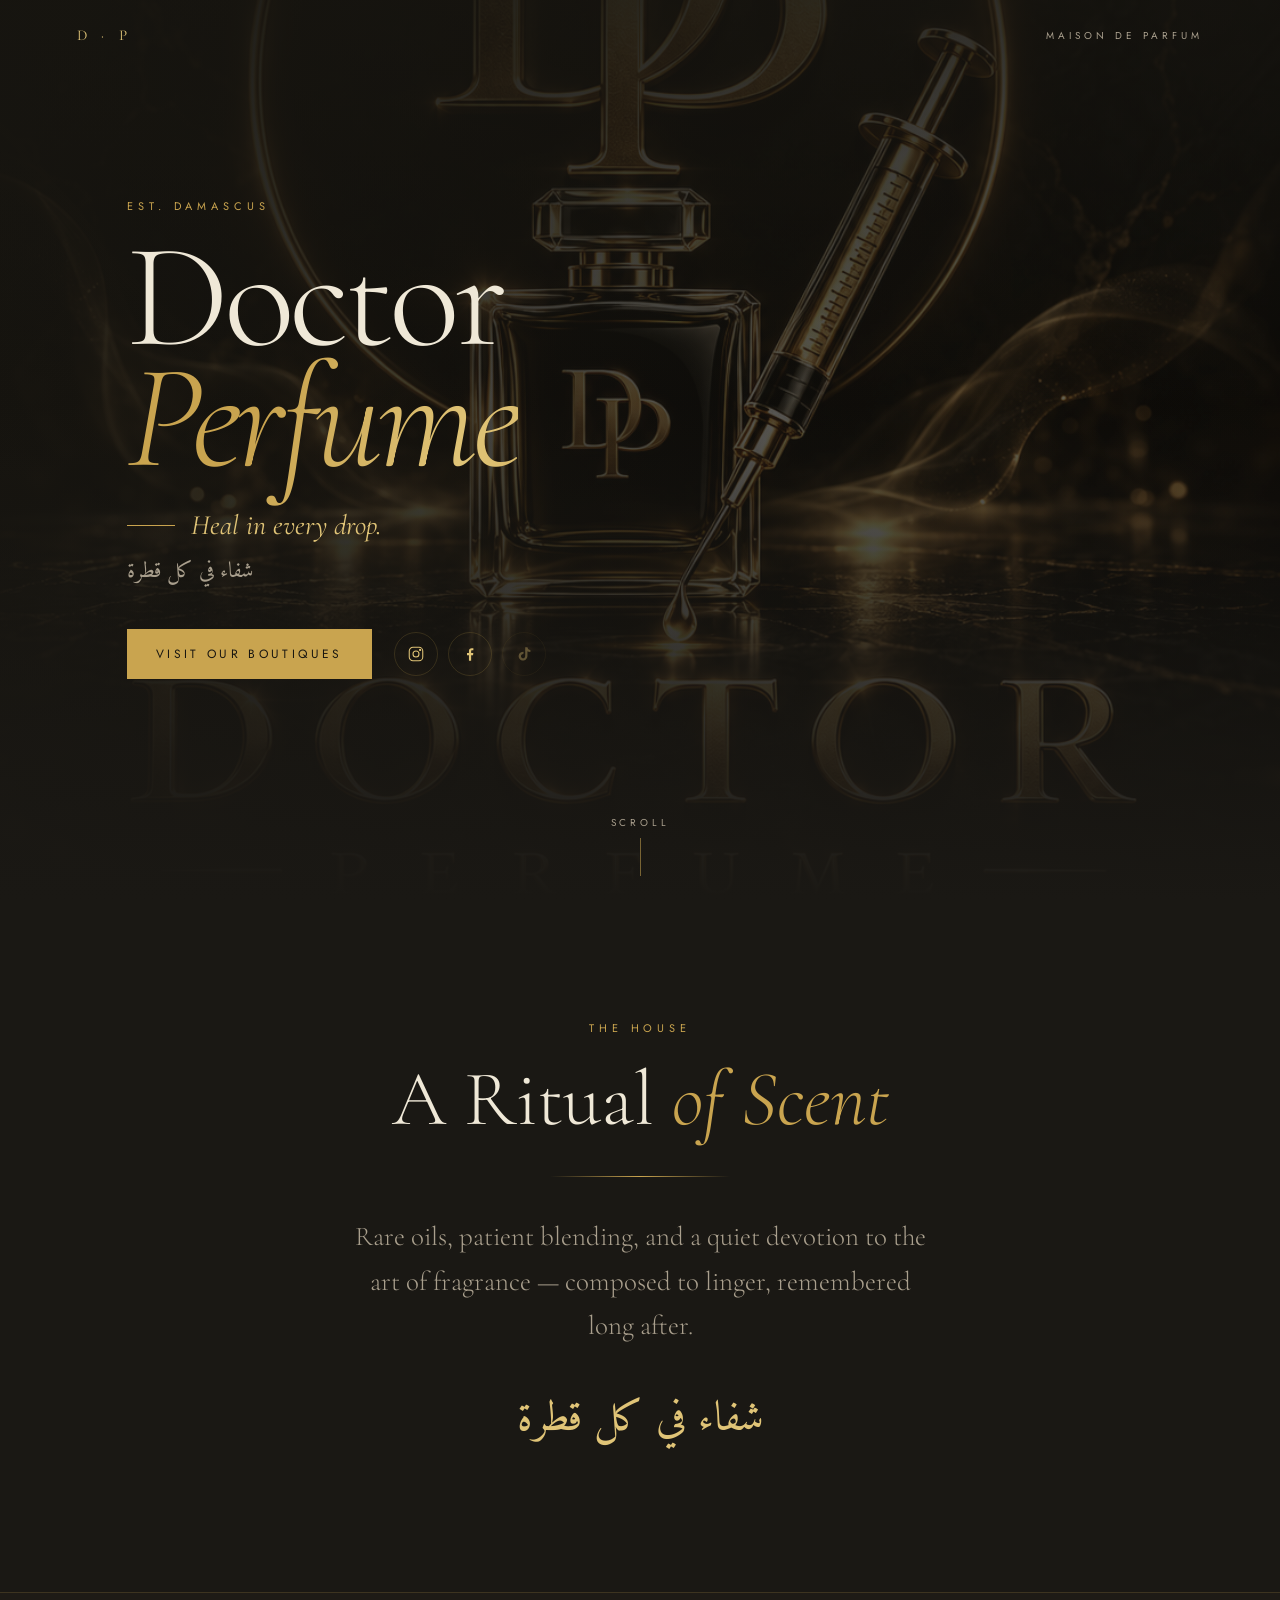
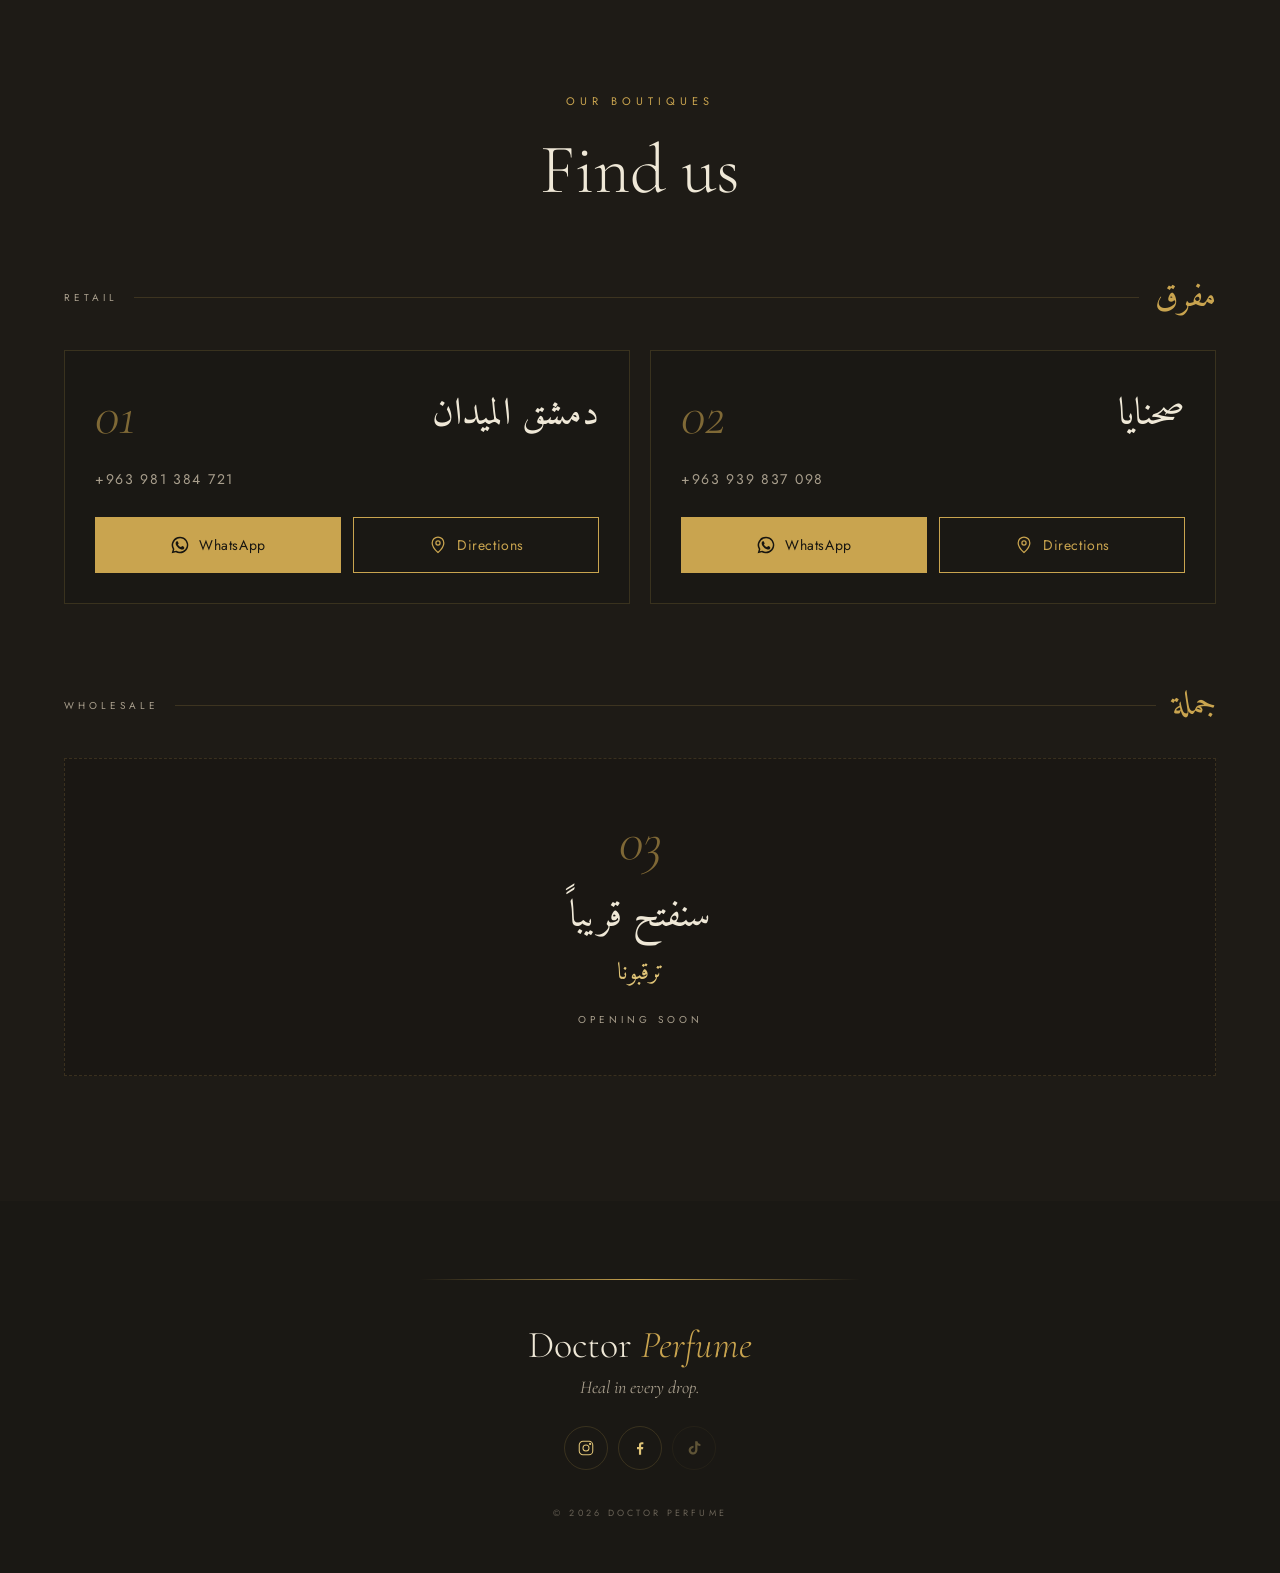
==== commit f8bc2cb9: "Switch production to Lovable-inspired luxury design" ====
--- a/index.html
+++ b/index.html
@@ -3,1046 +3,296 @@
 <head>
 <meta charset="UTF-8">
 <meta name="viewport" content="width=device-width,initial-scale=1,viewport-fit=cover">
-<meta name="theme-color" content="#050505">
-<meta name="description" content="Doctor Perfume — Heal in every drop.">
+<meta name="theme-color" content="#1a1814">
+<meta name="description" content="Doctor Perfume — Heal in every drop. Visit our Damascus Al-Midan and Sahnaya boutiques.">
 <meta name="robots" content="index,follow">
-<meta property="og:title" content="Doctor Perfume">
-<meta property="og:description" content="Heal in every drop.">
+<meta property="og:title" content="Doctor Perfume — Heal in every drop">
+<meta property="og:description" content="شفاء في كل قطرة. Find our boutiques, message us on WhatsApp, or get directions.">
 <meta property="og:type" content="website">
 <meta property="og:url" content="https://doctorperfume.vip/">
 <meta property="og:image" content="https://doctorperfume.vip/assets/doctor-perfume-bg.png">
-<title>Doctor Perfume</title>
+<title>Doctor Perfume — Heal in every drop</title>
 <link rel="canonical" href="https://doctorperfume.vip/">
-<link rel="icon" type="image/png" href="/favicon.png?v=1">
-<link rel="shortcut icon" type="image/png" href="/favicon.png?v=1">
-<link rel="apple-touch-icon" href="/favicon.png?v=1">
+<link rel="icon" type="image/png" href="/favicon.png?v=2">
+<link rel="apple-touch-icon" href="/favicon.png?v=2">
+<link rel="preconnect" href="https://fonts.googleapis.com">
+<link rel="preconnect" href="https://fonts.gstatic.com" crossorigin>
+<link href="https://fonts.googleapis.com/css2?family=Amiri:wght@400;700&family=Cormorant+Garamond:ital,wght@0,300;0,400;1,300;1,400&family=Jost:wght@300;400;500&display=swap" rel="stylesheet">
 <style>
 :root{
-  --bg:#050505;
-  --gold:#d8b45e;
-  --gold2:#eed28d;
-  --serif:"Iowan Old Style","Palatino Linotype","Book Antiqua",Georgia,serif;
-  --sans:Arial,Helvetica,sans-serif
+  --bg:#1a1814;
+  --bg2:#171510;
+  --card:#211e18;
+  --fg:#efe8d7;
+  --muted:#a99f8d;
+  --gold:#c9a44f;
+  --gold2:#e0c477;
+  --border:rgba(201,164,79,.18);
+  --display:"Cormorant Garamond",Georgia,serif;
+  --sans:"Jost",Arial,sans-serif;
+  --arabic:"Amiri",serif;
 }
 *{box-sizing:border-box}
-html,body{margin:0;width:100%;min-height:100%;background:var(--bg)}
 html{scroll-behavior:smooth}
-body{font-family:var(--sans);overflow-x:hidden;overflow-y:auto}
-
-/* LOADER */
-.loader{
-  position:fixed;inset:0;z-index:99;
-  display:flex;flex-direction:column;align-items:center;justify-content:center;
-  gap:26px;background:#050505;
-  transition:opacity 1.05s ease,visibility 1.05s ease
-}
-.loader-logo-wrap{
-  display:grid;
-  place-items:center;
-  width:150px;
-  height:150px;
-  position:relative;
-}
-.loader-logo-wrap::before{
-  content:"";
-  position:absolute;
-  inset:10px;
-  border-radius:50%;
-  border:1.5px solid rgba(238,210,141,.16);
-  box-shadow:
-    0 0 24px rgba(216,180,94,.08),
-    inset 0 0 18px rgba(216,180,94,.03);
-}
-.loader-logo-wrap::after{
-  content:"";
-  position:absolute;
-  inset:10px;
-  border-radius:50%;
-  border:2px solid transparent;
-  border-top-color:rgba(238,210,141,.98);
-  border-right-color:rgba(216,180,94,.48);
-  filter:drop-shadow(0 0 6px rgba(238,210,141,.28));
-  animation:loaderSpin 1.65s linear infinite;
-}
-.loader-logo{
-  position:relative;
-  z-index:1;
-  width:96px;
-  height:96px;
-  object-fit:contain;
-  display:block;
-  filter:
-    drop-shadow(0 0 10px rgba(238,210,141,.16))
-    drop-shadow(0 0 28px rgba(216,180,94,.08));
-  user-select:none;
-  -webkit-user-drag:none;
-  animation:logoPulse 1.8s ease-in-out infinite;
-}
-.loader-line{
-  width:122px;height:1px;background:rgba(238,210,141,.14);
-  overflow:hidden
-}
-.loader-line span{
-  display:block;width:48%;height:100%;
-  background:linear-gradient(90deg,transparent,var(--gold2),transparent);
-  animation:sweep 1.25s ease-in-out infinite
-}
-body.loaded .loader{opacity:0;visibility:hidden}
-
-/* PAGE */
-.stage{
-  position:relative;
-  min-height:100svh;
-  overflow:hidden;
-  background:#050505;
-  opacity:0;
-  transform:scale(1.018);
-  filter:brightness(.76) saturate(.92);
-  transition:
-    opacity 1.5s ease,
-    transform 1.7s cubic-bezier(.16,.78,.2,1),
-    filter 1.55s ease
-}
-body.loaded .stage{
-  opacity:1;
-  transform:scale(1);
-  filter:brightness(1) saturate(1)
-}
-.stage::after{
-  content:"";
-  position:absolute;
-  z-index:3;
-  inset:18px;
-  pointer-events:none;
-  opacity:0;
+html,body{margin:0;min-height:100%;background:var(--bg);color:var(--fg)}
+body{font-family:var(--sans);overflow-x:hidden;-webkit-font-smoothing:antialiased}
+a{color:inherit}
+main{overflow-x:hidden}
+.hero{
+  min-height:100svh;position:relative;display:flex;flex-direction:column;overflow:hidden;background:#171510
+}
+.hero-art{
+  position:absolute;inset:0;width:100%;height:100%;object-fit:cover;object-position:center;
+  opacity:.58;filter:saturate(.82) brightness(.75)
+}
+.hero::before{
+  content:"";position:absolute;inset:0;z-index:1;
   background:
-    linear-gradient(90deg,rgba(238,210,141,.72),rgba(238,210,141,.18)) left top/58px 1px no-repeat,
-    linear-gradient(180deg,rgba(238,210,141,.72),rgba(238,210,141,.18)) left top/1px 58px no-repeat,
-    linear-gradient(270deg,rgba(238,210,141,.72),rgba(238,210,141,.18)) right top/58px 1px no-repeat,
-    linear-gradient(180deg,rgba(238,210,141,.72),rgba(238,210,141,.18)) right top/1px 58px no-repeat,
-    linear-gradient(90deg,rgba(238,210,141,.72),rgba(238,210,141,.18)) left bottom/58px 1px no-repeat,
-    linear-gradient(0deg,rgba(238,210,141,.72),rgba(238,210,141,.18)) left bottom/1px 58px no-repeat,
-    linear-gradient(270deg,rgba(238,210,141,.72),rgba(238,210,141,.18)) right bottom/58px 1px no-repeat,
-    linear-gradient(0deg,rgba(238,210,141,.72),rgba(238,210,141,.18)) right bottom/1px 58px no-repeat;
-  transition:opacity 1.1s ease 1.05s
-}
-body.loaded .stage::after{opacity:.48}
-
-/* HERO BACKGROUND — layered like a proper luxury landing page */
-.hero-light{
-  position:absolute;
-  inset:0;
-  pointer-events:none;
-  background:
-    radial-gradient(ellipse 44% 50% at 50% 42%,rgba(216,180,94,.085) 0%,rgba(216,180,94,.025) 36%,transparent 68%),
-    radial-gradient(ellipse 78% 58% at 50% 100%,rgba(216,180,94,.035),transparent 64%);
-  opacity:.86;
-  transform:scale(1.04);
-  transition:opacity 1.8s ease,transform 2s cubic-bezier(.16,.78,.2,1)
-}
-body.loaded .hero-light{opacity:1;transform:scale(1)}
-
-.vignette{
-  position:absolute;inset:0;
-  pointer-events:none;
-  background:
-    linear-gradient(180deg,rgba(0,0,0,.24) 0%,transparent 17%,transparent 72%,rgba(0,0,0,.56) 100%),
-    radial-gradient(ellipse at center,transparent 42%,rgba(0,0,0,.30) 100%)
-}
-
-/* The artwork is a foreground layer, not a pasted poster/background. */
-.poster-shell{
-  position:absolute;inset:0;
-  display:flex;align-items:center;justify-content:center;
-  padding:16px 24px 118px;
-}
-.poster-shell::before{
-  content:"";
-  position:absolute;
-  left:50%;top:46%;
-  width:min(680px,74vw);
-  height:min(680px,74vw);
-  transform:translate(-50%,-50%);
-  border-radius:50%;
-  background:radial-gradient(circle,rgba(216,180,94,.055),rgba(216,180,94,.018) 44%,transparent 70%);
-  filter:blur(18px);
-  pointer-events:none
-}
-.poster{
-  position:relative;
-  z-index:1;
-  display:block;
-  width:auto;height:auto;
-  max-width:min(90vw,760px);
-  max-height:calc(100svh - 150px);
-  object-fit:contain;
-  object-position:center;
-  -webkit-mask-image:linear-gradient(to bottom,transparent 0%,#000 3%,#000 96%,transparent 100%);
-  mask-image:linear-gradient(to bottom,transparent 0%,#000 3%,#000 96%,transparent 100%);
-  filter:
-    drop-shadow(0 24px 54px rgba(0,0,0,.56))
-    drop-shadow(0 0 22px rgba(216,180,94,.035));
-  user-select:none;-webkit-user-drag:none;
-  animation:posterIn 1.62s cubic-bezier(.16,.78,.2,1) .18s both
-}
-
-/* EDITORIAL HERO DETAILS */
-.hero-meta{
-  position:absolute;
-  z-index:4;
-  top:34px;
-  left:42px;
-  right:42px;
-  display:flex;
-  align-items:center;
-  justify-content:space-between;
-  gap:18px;
-  pointer-events:none;
-  opacity:0;
-  transform:translateY(-8px);
-  transition:opacity .8s ease .95s,transform .9s cubic-bezier(.16,.78,.2,1) .95s
-}
-body.loaded .hero-meta{opacity:1;transform:translateY(0)}
-.hero-wordmark,
-.hero-edition{
-  color:rgba(238,210,141,.66);
-  font-size:9px;
-  letter-spacing:.28em;
-  text-transform:uppercase;
-  white-space:nowrap
-}
-.hero-wordmark{
-  font-family:var(--serif);
-  letter-spacing:.22em;
-  color:rgba(238,210,141,.78)
-}
-.hero-edition{color:rgba(255,255,255,.34)}
-
-/* SOCIALS */
-.socials{
-  position:absolute;z-index:4;
-  left:50%;bottom:24px;
-  transform:translate(-50%,10px) scale(.97);
-  opacity:0;
-  display:flex;align-items:center;gap:12px;
-  padding:9px 12px;border-radius:999px;
-  background:rgba(0,0,0,.52);
-  border:1px solid rgba(238,210,141,.17);
-  backdrop-filter:blur(16px);
-  -webkit-backdrop-filter:blur(16px);
-  box-shadow:0 16px 40px rgba(0,0,0,.35);
-  transition:
-    opacity .8s ease .62s,
-    transform .9s cubic-bezier(.16,.78,.2,1) .62s,
-    border-color .24s ease,
-    box-shadow .24s ease
-}
-body.loaded .socials{
-  opacity:1;
-  transform:translate(-50%,0) scale(1)
-}
+    linear-gradient(180deg,rgba(23,21,16,.72),rgba(23,21,16,.12) 45%,var(--bg) 100%),
+    linear-gradient(90deg,rgba(23,21,16,.86),rgba(23,21,16,.28) 55%,transparent)
+}
+.hero-header{
+  position:relative;z-index:3;display:flex;align-items:center;justify-content:space-between;padding:26px 6vw 0
+}
+.hero-mark{font-family:var(--display);font-size:15px;letter-spacing:.35em;text-transform:uppercase;color:var(--gold2)}
+.hero-house{font-size:10px;letter-spacing:.4em;text-transform:uppercase;color:var(--muted)}
+.hero-inner{
+  position:relative;z-index:3;flex:1;width:min(1180px,100%);margin:auto;padding:10vh 6vw 72px;
+  display:flex;flex-direction:column;justify-content:center;align-items:flex-start
+}
+.eyebrow{margin:0;color:var(--gold);font-size:11px;letter-spacing:.45em;text-transform:uppercase}
+h1{
+  margin:22px 0 0;font-family:var(--display);font-weight:300;
+  font-size:clamp(68px,14vw,148px);line-height:.82;letter-spacing:-.035em
+}
+h1 em{font-weight:300;color:transparent;background:linear-gradient(110deg,var(--gold) 20%,var(--gold2) 45%,var(--gold) 70%);background-size:200% 100%;background-clip:text;-webkit-background-clip:text;animation:sheen 7s ease-in-out infinite}
+.tagline-row{display:flex;align-items:center;gap:16px;margin-top:30px}
+.tagline-row i{width:48px;height:1px;background:var(--gold)}
+.tagline{font-family:var(--display);font-size:clamp(20px,3vw,28px);font-style:italic;color:var(--gold2)}
+.arabic-tag{margin:10px 0 0;font-family:var(--arabic);font-size:22px;color:var(--muted)}
+.hero-actions{display:flex;align-items:center;flex-wrap:wrap;gap:22px;margin-top:38px}
+.primary-btn{
+  display:inline-flex;height:50px;align-items:center;padding:0 28px;border:1px solid var(--gold);
+  background:var(--gold);color:#171510;text-decoration:none;font-size:12px;letter-spacing:.28em;text-transform:uppercase;
+  transition:.35s ease
+}
+.primary-btn:hover{background:transparent;color:var(--gold)}
+.socials{display:flex;gap:10px}
 .social{
-  width:52px;height:52px;border-radius:50%;
-  display:grid;place-items:center;
-  color:var(--gold2);text-decoration:none;
-  border:1px solid rgba(238,210,141,.17);
-  background:rgba(216,180,94,.035);
-  box-shadow:0 0 0 rgba(216,180,94,0);
-  transition:transform .24s ease,background .24s ease,border-color .24s ease,box-shadow .24s ease
-}
-.social:hover{
-  transform:translateY(-3px) scale(1.035);
-  background:rgba(216,180,94,.10);
-  border-color:rgba(238,210,141,.52);
-  box-shadow:0 10px 28px rgba(216,180,94,.10)
-}
-.social:active{transform:translateY(0) scale(.96)}
-.social:focus-visible{outline:1px solid var(--gold2);outline-offset:4px}
-.social[aria-disabled="true"]{opacity:.45;cursor:default}
-.social[aria-disabled="true"]:hover{transform:none;background:rgba(216,180,94,.035);border-color:rgba(238,210,141,.17)}
-.social svg{
-  width:22px;height:22px;fill:none;stroke:currentColor;
-  stroke-width:1.65;stroke-linecap:round;stroke-linejoin:round;
-  transition:transform .24s ease,filter .24s ease
-}
-.social:hover svg{transform:scale(1.06);filter:drop-shadow(0 0 5px rgba(238,210,141,.28))}
-.social[data-social="facebook"] svg path,
-.social[data-social="tiktok"] svg path{fill:currentColor;stroke:none}
-
-/* ESSENCE */
-.essence-section{
-  position:relative;
-  overflow:hidden;
-  min-height:42vh;
-  display:grid;
-  place-items:center;
-  padding:86px 20px;
-  background:
-    linear-gradient(180deg,#050505 0%,#030303 100%);
-  border-top:1px solid rgba(238,210,141,.08);
-  border-bottom:1px solid rgba(238,210,141,.08)
-}
-.essence-section::before{
-  content:"";
-  position:absolute;
-  width:min(760px,92vw);
-  height:300px;
-  left:50%;top:50%;
-  transform:translate(-50%,-50%);
-  background:radial-gradient(ellipse,rgba(216,180,94,.055),transparent 67%);
-  filter:blur(18px);
-  pointer-events:none
-}
-.essence-inner{
-  position:relative;
-  z-index:1;
-  width:min(760px,100%);
-  text-align:center
-}
-.essence-index{
-  display:inline-flex;
-  align-items:center;
-  gap:12px;
-  margin-bottom:20px;
-  color:rgba(238,210,141,.48);
-  font-size:9px;
-  letter-spacing:.24em;
-  text-transform:uppercase
-}
-.essence-index::before,
-.essence-index::after{
-  content:"";
-  width:42px;
-  height:1px;
-  background:linear-gradient(90deg,transparent,rgba(238,210,141,.34))
-}
-.essence-index::after{transform:scaleX(-1)}
-.essence-kicker{
-  margin:0 0 12px;
-  color:rgba(238,210,141,.66);
-  font-size:10px;
-  letter-spacing:.32em;
-  text-transform:uppercase
-}
-.essence-title{
-  margin:0;
-  color:var(--gold2);
-  font-family:var(--serif);
-  font-weight:400;
-  font-size:clamp(34px,6vw,64px);
-  line-height:1.08;
-  letter-spacing:.02em;
-  text-shadow:0 0 30px rgba(216,180,94,.065)
-}
-.essence-copy{
-  width:min(560px,90%);
-  margin:20px auto 0;
-  color:rgba(255,255,255,.48);
-  font-size:13px;
-  line-height:1.8;
-  letter-spacing:.035em
-}
-.essence-steps{
-  margin:30px auto 0;
-  display:flex;
-  align-items:center;
-  justify-content:center;
-  gap:14px;
-  color:rgba(238,210,141,.54);
-  font-size:9px;
-  letter-spacing:.2em;
-  text-transform:uppercase
-}
-.essence-steps i{
-  width:4px;height:4px;
-  border:1px solid rgba(238,210,141,.48);
-  transform:rotate(45deg)
-}
-
-/* LOCATIONS */
-.locations-cue{
-  position:absolute;
-  z-index:4;
-  left:50%;
-  bottom:8px;
-  transform:translate(-50%,8px);
-  opacity:0;
-  display:flex;
-  align-items:center;
-  gap:6px;
-  color:rgba(238,210,141,.72);
-  text-decoration:none;
-  font-size:12px;
-  letter-spacing:.12em;
-  text-transform:uppercase;
-  transition:
-    color .2s ease,
-    opacity .7s ease .82s,
-    transform .8s cubic-bezier(.16,.78,.2,1) .82s
-}
-.locations-cue:hover{color:var(--gold2)}
-body.loaded .locations-cue{
-  opacity:1;
-  transform:translate(-50%,0)
-}
-.locations-cue svg{
-  width:15px;height:15px;
-  fill:none;stroke:currentColor;stroke-width:1.8;
-  stroke-linecap:round;stroke-linejoin:round;
-  animation:cueFloat 2.2s ease-in-out infinite
-}
-.locations-section{
-  position:relative;
-  z-index:2;
-  overflow:hidden;
-  background:
-    radial-gradient(circle at 50% 0%,rgba(216,180,94,.07),transparent 34%),
-    #050505;
-  border-top:1px solid rgba(238,210,141,.10);
-  padding:78px 20px 92px;
-}
-.locations-section::before{
-  content:"";
-  position:absolute;
-  left:50%;top:-110px;
-  width:min(720px,90vw);height:260px;
-  transform:translateX(-50%);
-  border-radius:50%;
-  background:radial-gradient(circle,rgba(216,180,94,.09),rgba(216,180,94,.025) 38%,transparent 70%);
-  filter:blur(18px);
-  pointer-events:none;
-  animation:ambientGlow 5s ease-in-out infinite
-}
-.locations-inner{
-  position:relative;
-  z-index:1;
-  width:min(780px,100%);
-  margin:0 auto;
-  text-align:center;
-}
-.locations-kicker{
-  display:flex;
-  align-items:center;
-  justify-content:center;
-  gap:12px;
-  margin:0 0 10px;
-  color:rgba(238,210,141,.66);
-  font-size:10px;
-  letter-spacing:.26em;
-  text-transform:uppercase;
-}
-.locations-kicker::before,
-.locations-kicker::after{
-  content:"";
-  width:34px;
-  height:1px;
-  background:linear-gradient(90deg,transparent,rgba(238,210,141,.48))
-}
-.locations-kicker::after{transform:scaleX(-1)}
-.locations-section h2{
-  margin:0;
-  color:var(--gold2);
-  font:400 clamp(34px,5vw,50px) var(--serif);
-  letter-spacing:.035em;
-  text-shadow:0 0 28px rgba(216,180,94,.075)
-}
-.locations-group-title{
-  display:grid;
-  grid-template-columns:1fr auto 1fr;
-  align-items:center;
-  gap:14px;
-  width:min(420px,82%);
-  margin:24px auto 18px;
-  color:var(--gold2);
-  font-size:16px;
-  font-weight:600;
-  letter-spacing:.08em;
-}
-.locations-group-title::before,
-.locations-group-title::after{
-  content:"";
-  height:1px;
-  background:linear-gradient(90deg,transparent,rgba(238,210,141,.28))
-}
-.locations-group-title::after{transform:scaleX(-1)}
-.locations-group-title--wholesale{
-  margin:30px auto 16px;
-}
-.location-buttons{
-  display:grid;
-  gap:12px;
-}
-.location-buttons--retail{
-  grid-template-columns:repeat(2,minmax(0,1fr));
-}
-.location-buttons--wholesale{
-  grid-template-columns:minmax(0,1fr);
-  width:50%;
-  margin:0 auto;
-}
-.location-button{
-  position:relative;
-  overflow:hidden;
-  min-height:82px;
-  display:flex;
-  align-items:center;
-  justify-content:space-between;
-  gap:18px;
-  padding:0 22px;
-  border-radius:13px;
-  text-decoration:none;
-  color:var(--gold2);
-  background:
-    linear-gradient(180deg,rgba(255,255,255,.018),rgba(255,255,255,0)),
-    linear-gradient(180deg,rgba(216,180,94,.065),rgba(216,180,94,.022));
-  border:1px solid rgba(238,210,141,.18);
-  box-shadow:
-    0 14px 34px rgba(0,0,0,.26),
-    inset 0 1px 0 rgba(255,255,255,.025);
-  transition:transform .24s ease,border-color .24s ease,background .24s ease,box-shadow .24s ease
-}
-.location-button--split{padding:0}
-.location-primary{
-  min-width:0;
-  flex:1;
-  align-self:stretch;
-  display:flex;
-  align-items:center;
-  gap:16px;
-  padding:0 14px 0 22px;
-  color:inherit;
-  text-decoration:none;
-}
-.branch-index{
-  flex:0 0 auto;
-  color:rgba(238,210,141,.34);
-  font-family:var(--serif);
-  font-size:20px;
-  font-weight:400;
-  letter-spacing:.04em
-}
-.location-copy{
-  min-width:0;
-  display:flex;
-  flex-direction:column;
-  gap:4px;
-  text-align:right;
-}
-.location-phone{
-  color:rgba(238,210,141,.52);
-  font-size:11px;
-  font-weight:500;
-  letter-spacing:.045em;
-}
-.location-map-action{
-  width:50px;
-  flex:0 0 50px;
-  align-self:stretch;
-  display:grid;
-  place-items:center;
-  color:rgba(238,210,141,.72);
-  text-decoration:none;
-  border-left:1px solid rgba(238,210,141,.12);
-  background:rgba(216,180,94,.018);
-  transition:color .24s ease,background .24s ease,box-shadow .24s ease
-}
-.location-map-action:hover{
-  color:var(--gold2);
-  background:rgba(216,180,94,.075);
-  box-shadow:inset 8px 0 18px rgba(216,180,94,.03)
-}
-.location-map-action svg{
-  width:20px;
-  height:20px;
-  fill:none;
-  stroke:currentColor;
-  stroke-width:1.65;
-  stroke-linecap:round;
-  stroke-linejoin:round;
-  transition:transform .24s ease,filter .24s ease
-}
-.location-map-action:hover svg{
-  transform:translateY(-1px) scale(1.04);
-  filter:drop-shadow(0 0 5px rgba(238,210,141,.28))
-}
-.location-primary:focus-visible,
-.location-map-action:focus-visible{
-  outline:1px solid var(--gold2);
-  outline-offset:-3px
-}
-.location-button::before{
-  content:"";
-  position:absolute;
-  top:-40%;bottom:-40%;
-  left:-35%;
-  width:24%;
-  transform:translateX(-180%) rotate(12deg);
-  background:linear-gradient(90deg,transparent,rgba(238,210,141,.14),transparent);
-  transition:transform .65s cubic-bezier(.2,.7,.2,1);
-  pointer-events:none
-}
-.location-button:hover{
-  transform:translateY(-3px);
-  border-color:rgba(238,210,141,.48);
-  background:linear-gradient(180deg,rgba(216,180,94,.11),rgba(216,180,94,.045));
-  box-shadow:0 18px 38px rgba(0,0,0,.32),0 0 24px rgba(216,180,94,.055)
-}
-.location-button:hover::before{transform:translateX(620%) rotate(12deg)}
-.location-button:active{transform:translateY(-1px) scale(.992)}
-.location-button:focus-visible{outline:1px solid var(--gold2);outline-offset:4px}
-.location-button--wholesale{
-  border-color:rgba(238,210,141,.36);
-  background:
-    linear-gradient(135deg,rgba(216,180,94,.15),rgba(216,180,94,.045));
-  box-shadow:
-    0 14px 34px rgba(0,0,0,.28),
-    inset 0 0 0 1px rgba(238,210,141,.035);
-}
-.location-button--wholesale:hover{
-  border-color:rgba(238,210,141,.68);
-  background:
-    linear-gradient(135deg,rgba(216,180,94,.20),rgba(216,180,94,.065));
-}
-.location-button--coming-soon{
-  cursor:default;
-  justify-content:flex-start;
-  border-color:rgba(238,210,141,.30);
-  background:
-    linear-gradient(135deg,rgba(216,180,94,.105),rgba(216,180,94,.035));
-}
-.location-button--coming-soon:hover{
-  transform:none;
-  border-color:rgba(238,210,141,.30);
-  background:
-    linear-gradient(135deg,rgba(216,180,94,.105),rgba(216,180,94,.035));
-  box-shadow:
-    0 14px 34px rgba(0,0,0,.28),
-    inset 0 0 0 1px rgba(238,210,141,.035);
-}
-.location-button--coming-soon::before{display:none}
-.coming-soon-copy{
-  display:flex;
-  flex:1;
-  flex-direction:column;
-  align-items:flex-start;
-  gap:4px;
-  text-align:right
-}
-.coming-soon-sub{
-  color:rgba(238,210,141,.48);
-  font-size:11px;
-  letter-spacing:.06em
-}
-.coming-soon-icon{
-  margin-left:auto;
-  width:22px;
-  height:22px;
-  flex:0 0 22px;
-  display:grid;
-  place-items:center;
-  color:rgba(238,210,141,.66)
-}
-.coming-soon-icon svg{
-  width:19px;
-  height:19px;
-  fill:none;
-  stroke:currentColor;
-  stroke-width:1.6;
-  stroke-linecap:round;
-  stroke-linejoin:round
-}
-.location-name{
-  font-family:var(--serif);
-  font-size:18px;
-  font-weight:400;
-  letter-spacing:.035em;
-  text-transform:none;
-}
-.location-arrow{
-  width:22px;
-  height:22px;
-  flex:0 0 22px;
-  display:grid;
-  place-items:center;
-  color:rgba(238,210,141,.72);
-}
-.location-arrow svg{
-  width:19px;
-  height:19px;
-  fill:none;
-  stroke:currentColor;
-  stroke-width:1.8;
-  stroke-linecap:round;
-  stroke-linejoin:round;
-  transition:transform .24s ease,filter .24s ease
-}
-.location-button:hover .location-arrow svg{
-  transform:translate(2px,-2px);
-  filter:drop-shadow(0 0 5px rgba(238,210,141,.28))
-}
-
-/* FOOTER */
-.site-footer{
-  position:relative;
-  overflow:hidden;
-  padding:58px 20px 48px;
-  text-align:center;
-  background:
-    radial-gradient(circle at 50% -15%,rgba(216,180,94,.055),transparent 40%),
-    #030303;
-  border-top:1px solid rgba(238,210,141,.10)
-}
-.footer-emblem{
-  width:54px;
-  height:54px;
-  margin:0 auto 18px;
-  display:grid;
-  place-items:center
-}
-.footer-emblem img{
-  width:54px;
-  height:54px;
-  object-fit:contain;
-  filter:drop-shadow(0 0 15px rgba(216,180,94,.10))
-}
-.footer-rule{
-  display:flex;
-  align-items:center;
-  justify-content:center;
-  width:min(260px,70vw);
-  margin:0 auto 16px
-}
-.footer-rule::before,
-.footer-rule::after{
-  content:"";
-  flex:1;
-  height:1px;
-  background:linear-gradient(90deg,transparent,rgba(238,210,141,.28))
-}
-.footer-rule::after{transform:scaleX(-1)}
-.footer-rule span{
-  width:6px;
-  height:6px;
-  margin:0 12px;
-  border:1px solid rgba(238,210,141,.62);
-  transform:rotate(45deg);
-  box-shadow:0 0 12px rgba(216,180,94,.09)
-}
-.footer-tagline{
-  margin:0;
-  color:rgba(238,210,141,.78);
-  font:italic 16px Georgia,"Times New Roman",serif;
-  letter-spacing:.035em
-}
-.footer-brand{
-  margin:9px 0 0;
-  color:rgba(255,255,255,.34);
-  font-size:9px;
-  letter-spacing:.28em;
-  text-transform:uppercase
-}
-
-/* SCROLL REVEAL */
-.motion-ready .reveal-item{
-  opacity:0;
-  transform:translateY(20px);
-  transition:
-    opacity .68s cubic-bezier(.2,.7,.2,1),
-    transform .68s cubic-bezier(.2,.7,.2,1);
-  transition-delay:var(--reveal-delay,0ms)
-}
-.motion-ready .reveal-item.is-visible{
-  opacity:1;
-  transform:translateY(0)
-}
-
-/* MOBILE */
-@media(max-width:700px){
-  .hero-meta{
-    top:22px;
-    left:20px;
-    right:20px
-  }
-  .hero-wordmark{font-size:8px;letter-spacing:.19em}
-  .hero-edition{display:none}
-  .essence-section{min-height:auto;padding:68px 18px}
-  .essence-title{font-size:38px}
-  .essence-copy{font-size:12px;line-height:1.75}
-  .essence-steps{gap:10px;font-size:8px;letter-spacing:.16em}
-  .stage{background:#030303}
-  .hero-light{
-    background:
-      radial-gradient(ellipse 70% 45% at 50% 38%,rgba(216,180,94,.075),rgba(216,180,94,.018) 42%,transparent 72%),
-      radial-gradient(ellipse 90% 40% at 50% 100%,rgba(216,180,94,.025),transparent 68%)
-  }
-  .vignette{
-    background:
-      linear-gradient(180deg,rgba(0,0,0,.34) 0%,transparent 14%,transparent 70%,rgba(0,0,0,.66) 100%),
-      radial-gradient(ellipse at center,transparent 46%,rgba(0,0,0,.26) 100%)
-  }
-  .poster-shell{
-    padding:4px 8px 128px;
-    align-items:center
-  }
-  .poster-shell::before{
-    top:43%;
-    width:92vw;height:92vw;
-    filter:blur(14px)
-  }
-  .poster{
-    max-width:100vw;
-    max-height:calc(100svh - 118px);
-    -webkit-mask-image:linear-gradient(to bottom,transparent 0%,#000 2.2%,#000 96.8%,transparent 100%);
-    mask-image:linear-gradient(to bottom,transparent 0%,#000 2.2%,#000 96.8%,transparent 100%);
-    filter:
-      drop-shadow(0 20px 42px rgba(0,0,0,.62))
-      drop-shadow(0 0 18px rgba(216,180,94,.028))
-  }
-  .stage::after{inset:10px;background-size:38px 1px,1px 38px,38px 1px,1px 38px,38px 1px,1px 38px,38px 1px,1px 38px}
-  .loader-logo{width:82px;height:82px}
-  .loader-logo-wrap{width:130px;height:130px}
-  .loader-logo-wrap::before,
-  .loader-logo-wrap::after{inset:9px}
-  .socials{bottom:max(34px,calc(env(safe-area-inset-bottom) + 20px))}
-  .locations-cue{bottom:max(8px,env(safe-area-inset-bottom))}
-  .location-buttons--retail{grid-template-columns:1fr}
-  .location-buttons--wholesale{width:100%}
-  .locations-section{padding:64px 16px 78px}
-  .location-button{min-height:76px;padding:0 19px}
-  .location-button--split{padding:0}
-  .location-primary{padding:0 12px 0 18px;gap:13px}
-  .branch-index{font-size:18px}
-  .location-map-action{width:48px;flex-basis:48px}
-  .social{width:48px;height:48px}
-}
-
-/* SHORT SCREENS */
-@media(max-height:650px) and (min-width:701px){
-  .poster{max-height:calc(100svh - 118px);max-width:72vw}
-  .poster-shell{padding-bottom:92px}
-  .socials{bottom:30px}
-  .locations-cue{bottom:8px}
-}
-
+  width:44px;height:44px;border:1px solid var(--border);border-radius:50%;display:grid;place-items:center;
+  text-decoration:none;color:var(--gold2);transition:.35s ease
+}
+.social:hover{border-color:var(--gold);background:var(--gold);color:#171510}
+.social.disabled{opacity:.35;cursor:not-allowed}
+.social.disabled:hover{border-color:var(--border);background:transparent;color:var(--gold2)}
+.social svg{width:18px;height:18px}
+.scroll-cue{position:relative;z-index:3;margin:0 auto 24px;display:flex;flex-direction:column;align-items:center;gap:8px;text-decoration:none;color:var(--muted);font-size:10px;letter-spacing:.38em;text-transform:uppercase}
+.scroll-cue i{width:1px;height:38px;background:rgba(201,164,79,.55);animation:drift 2.4s ease-in-out infinite}
+.house-section{
+  padding:120px 20px 135px;text-align:center;background:var(--bg)
+}
+.house-inner{width:min(760px,100%);margin:auto}
+.house-title{margin:24px 0 0;font-family:var(--display);font-weight:300;font-size:clamp(52px,8vw,78px);line-height:1}
+.house-title em{color:var(--gold);font-weight:300}
+.hairline{height:1px;width:min(180px,55vw);margin:38px auto;background:linear-gradient(90deg,transparent,var(--gold),transparent)}
+.house-copy{width:min(590px,92%);margin:auto;font-family:var(--display);font-size:clamp(20px,3vw,27px);line-height:1.65;color:var(--muted);font-weight:300}
+.house-ar{margin:34px 0 0;font-family:var(--arabic);font-size:clamp(28px,5vw,42px);color:var(--gold2)}
+.branches{padding:100px 5vw 125px;background:rgba(33,30,24,.62);border-top:1px solid var(--border)}
+.branches-inner{width:min(1180px,100%);margin:auto}
+.section-head{text-align:center;margin-bottom:56px}
+.section-head h2{margin:18px 0 0;font-family:var(--display);font-size:clamp(48px,7vw,70px);font-weight:300}
+.group-title{display:flex;align-items:center;gap:16px;margin:0 0 22px}
+.group-title h3{margin:0;font-family:var(--arabic);font-size:34px;font-weight:400;color:var(--gold)}
+.group-title i{height:1px;flex:1;background:var(--border)}
+.group-title span{font-size:10px;letter-spacing:.4em;text-transform:uppercase;color:var(--muted)}
+.cards{display:grid;grid-template-columns:repeat(2,minmax(0,1fr));gap:20px}
+.branch-card{border:1px solid var(--border);background:var(--bg);padding:30px;transition:border-color .5s ease,transform .5s ease}
+.branch-card:hover{border-color:rgba(201,164,79,.55);transform:translateY(-3px)}
+.branch-top{display:flex;align-items:flex-start;justify-content:space-between;gap:18px}
+.branch-n{font-family:var(--display);font-size:56px;font-style:italic;font-weight:300;color:rgba(201,164,79,.58)}
+.branch-name{font-family:var(--arabic);font-size:38px;text-align:right}
+.phone{margin:20px 0 0;color:var(--muted);font-size:14px;letter-spacing:.12em}
+.branch-actions{display:grid;grid-template-columns:1fr 1fr;gap:12px;margin-top:28px}
+.action{
+  height:56px;display:flex;align-items:center;justify-content:center;gap:9px;text-decoration:none;
+  font-size:14px;letter-spacing:.04em;border:1px solid var(--gold);transition:.3s ease
+}
+.action svg{width:20px;height:20px}
+.action.wa{background:var(--gold);color:#171510}
+.action.wa:hover{opacity:.84}
+.action.map{color:var(--gold)}
+.action.map:hover{background:var(--gold);color:#171510}
+.wholesale-title{margin-top:72px}
+.coming-card{text-align:center;border:1px dashed var(--border);padding:48px 24px;background:rgba(23,21,16,.5)}
+.coming-card .branch-n{display:block}
+.coming-card .branch-name{text-align:center;margin-top:8px}
+.coming-sub{font-family:var(--arabic);font-size:24px;color:var(--gold2);margin-top:2px}
+.opening{margin-top:18px;color:var(--muted);font-size:10px;letter-spacing:.4em;text-transform:uppercase}
+footer{padding:78px 20px 54px;text-align:center;background:var(--bg)}
+.footer-rule{height:1px;width:min(440px,80vw);margin:0 auto 42px;background:linear-gradient(90deg,transparent,var(--gold),transparent)}
+.footer-brand{font-family:var(--display);font-size:38px;font-weight:300}
+.footer-brand em{color:var(--gold);font-weight:300}
+.footer-tag{margin:8px 0 0;font-family:var(--display);font-style:italic;color:var(--muted);font-size:18px}
+.footer-socials{justify-content:center;margin-top:28px}
+.copy{margin-top:36px;color:rgba(169,159,141,.55);font-size:9px;letter-spacing:.34em;text-transform:uppercase}
+.reveal{opacity:0;transform:translateY(24px);transition:opacity 1.05s cubic-bezier(.2,.7,.2,1),transform 1.05s cubic-bezier(.2,.7,.2,1)}
+.reveal.visible{opacity:1;transform:none}
+.fade-up{animation:fadeUp 1.4s cubic-bezier(.2,.7,.2,1) both}
+.d1{animation-delay:.1s}.d2{animation-delay:.28s}.d3{animation-delay:.48s}.d4{animation-delay:.68s}.d5{animation-delay:.88s}
+@keyframes sheen{0%,100%{background-position:100% 0}50%{background-position:0 0}}
+@keyframes fadeUp{from{opacity:0;transform:translateY(20px)}to{opacity:1;transform:none}}
+@keyframes drift{0%,100%{transform:translateY(0)}50%{transform:translateY(8px)}}
+@media(max-width:760px){
+  .hero-art{object-fit:cover;object-position:center;opacity:.42}
+  .hero::before{background:linear-gradient(180deg,rgba(23,21,16,.58),rgba(23,21,16,.18) 45%,var(--bg) 100%),linear-gradient(90deg,rgba(23,21,16,.62),transparent)}
+  .hero-header{padding:22px 20px 0}.hero-house{display:none}
+  .hero-inner{justify-content:flex-end;padding:15vh 20px 70px}
+  h1{font-size:clamp(64px,20vw,96px)}
+  .hero-actions{gap:16px}.primary-btn{width:100%;justify-content:center}
+  .scroll-cue{display:none}
+  .house-section{padding:88px 18px 95px}
+  .branches{padding:78px 16px 90px}
+  .cards{grid-template-columns:1fr}
+  .branch-card{padding:24px 20px}
+  .branch-name{font-size:34px}
+  .branch-actions{grid-template-columns:1fr}
+  .group-title h3{font-size:30px}
+  .wholesale-title{margin-top:54px}
+}
 @media(prefers-reduced-motion:reduce){
-  *,*::before,*::after{animation-duration:.01ms!important;transition-duration:.01ms!important}
-  .motion-ready .reveal-item{opacity:1!important;transform:none!important}
-}
-
-@keyframes cueFloat{
-  0%,100%{transform:translateY(0)}
-  50%{transform:translateY(3px)}
-}
-@keyframes ambientGlow{
-  0%,100%{opacity:.62;transform:translateX(-50%) scale(.96)}
-  50%{opacity:1;transform:translateX(-50%) scale(1.035)}
-}
-@keyframes logoPulse{
-  0%,100%{opacity:.78;transform:scale(.985)}
-  50%{opacity:1;transform:scale(1.025)}
-}
-@keyframes loaderSpin{to{transform:rotate(360deg)}}
-@keyframes sweep{from{transform:translateX(-120%)}to{transform:translateX(220%)}}
-@keyframes posterIn{
-  0%{
-    opacity:0;
-    transform:translateY(30px) scale(.952);
-    filter:blur(5px) brightness(.82)
-  }
-  48%{
-    opacity:.72;
-    transform:translateY(10px) scale(.985);
-    filter:blur(1.4px) brightness(.94)
-  }
-  100%{
-    opacity:1;
-    transform:translateY(0) scale(1);
-    filter:blur(0) brightness(1)
-  }
+  *,*::before,*::after{animation:none!important;transition:none!important}
+  .reveal{opacity:1!important;transform:none!important}
 }
 </style>
 </head>
 <body>
-
-<div class="loader" id="loader" aria-hidden="true">
-  <div class="loader-logo-wrap">
-    <img class="loader-logo" src="/favicon.png?v=loader1" alt="" draggable="false">
-  </div>
-  <div class="loader-line"><span></span></div>
-</div>
-
-<main class="stage">
-  <div class="hero-light" aria-hidden="true"></div>
-  <div class="vignette" aria-hidden="true"></div>
-
-  <div class="hero-meta" aria-hidden="true">
-    <span class="hero-wordmark">Doctor Perfume</span>
-    <span class="hero-edition">Discover · Visit · Connect</span>
-  </div>
-
-  <div class="poster-shell">
-    <img class="poster"
-         src="/assets/doctor-perfume-bg.png"
-         alt="Doctor Perfume — Heal in every drop"
-         draggable="false">
-  </div>
-
-  <nav class="socials" aria-label="Doctor Perfume social media">
-    <a class="social" href="https://www.instagram.com/doctor1119621" target="_blank" rel="noopener noreferrer" data-social="instagram" aria-label="Instagram">
-      <svg viewBox="0 0 24 24"><rect x="3" y="3" width="18" height="18" rx="5"/><circle cx="12" cy="12" r="4.2"/><circle cx="17.5" cy="6.5" r="1"/></svg>
-    </a>
-    <a class="social" href="#" data-social="tiktok" aria-label="TikTok" aria-disabled="true" title="TikTok link coming soon">
-      <svg viewBox="0 0 24 24"><path d="M14 4v10.1a4.1 4.1 0 1 1-3.2-4V13a1.7 1.7 0 1 0 1.2 1.6V4h2z"/><path d="M14 5.5c1.1 1.7 2.6 2.8 4.5 3.1V11c-1.7-.2-3.2-.9-4.5-2z"/></svg>
-    </a>
-    <a class="social" href="https://www.facebook.com/share/1FP3N6whjQ/" target="_blank" rel="noopener noreferrer" data-social="facebook" aria-label="Facebook">
-      <svg viewBox="0 0 24 24"><path d="M14.2 8H17V4.5c-.5-.1-1.6-.2-3-.2-3 0-5 1.8-5 5.2V12H6v4h3v8h4v-8h3.3l.5-4H13V9.9c0-1.2.3-1.9 1.2-1.9z"/></svg>
-    </a>
-  </nav>
-
-  <a class="locations-cue" href="#locations" aria-label="Scroll to store locations">
-    <span>Our Locations</span>
-    <svg viewBox="0 0 24 24" aria-hidden="true"><path d="M6 9l6 6 6-6"/></svg>
-  </a>
-</main>
-
-<section class="essence-section" id="essence" aria-labelledby="essence-title">
-  <div class="essence-inner">
-    <div class="essence-index reveal-item" style="--reveal-delay:0ms">01 · Essence</div>
-    <p class="essence-kicker reveal-item" style="--reveal-delay:70ms">A Ritual of Scent</p>
-    <h2 class="essence-title reveal-item" style="--reveal-delay:130ms" id="essence-title" lang="ar" dir="rtl">شفاء في كل قطرة</h2>
-    <p class="essence-copy reveal-item" style="--reveal-delay:200ms">Fragrance should feel personal before it ever feels familiar.</p>
-    <div class="essence-steps reveal-item" style="--reveal-delay:260ms" aria-hidden="true">
-      <span>Discover</span><i></i><span>Visit</span><i></i><span>Connect</span>
-    </div>
-  </div>
-</section>
-
-<section class="locations-section" id="locations" aria-labelledby="locations-title">
-  <div class="locations-inner">
-    <p class="locations-kicker reveal-item" style="--reveal-delay:0ms">Doctor Perfume</p>
-    <h2 class="reveal-item" style="--reveal-delay:70ms" id="locations-title">Our Locations</h2>
-    <p class="locations-group-title reveal-item" style="--reveal-delay:130ms" lang="ar" dir="rtl">مفرق</p>
-
-    <div class="location-buttons location-buttons--retail">
-      <div class="location-button location-button--split reveal-item" style="--reveal-delay:180ms">
-        <a class="location-primary" href="https://wa.me/963981384721?text=%D9%85%D8%B1%D8%AD%D8%A8%D8%A7%20%D8%AF%D9%83%D8%AA%D9%88%D8%B1%20%D8%A8%D9%8A%D8%B1%D9%81%D9%8A%D9%88%D9%85%D8%8C%20%D8%A8%D8%AF%D9%8A%20%D8%A7%D8%B3%D8%AA%D9%81%D8%B3%D8%B1%20%D8%B9%D9%86%20%D9%81%D8%B1%D8%B9%20%D8%AF%D9%85%D8%B4%D9%82%20%D8%A7%D9%84%D9%85%D9%8A%D8%AF%D8%A7%D9%86." target="_blank" rel="noopener noreferrer" aria-label="WhatsApp Damascus Al-Midan branch">
-          <span class="branch-index" aria-hidden="true">01</span>
-          <span class="location-copy" lang="ar" dir="rtl">
-            <span class="location-name">دمشق الميدان</span>
-            <span class="location-phone" dir="ltr">+963 981 384 721</span>
-          </span>
+<main>
+<section class="hero">
+  <img class="hero-art" src="/assets/doctor-perfume-bg.png" alt="" aria-hidden="true" draggable="false">
+  <header class="hero-header">
+    <span class="hero-mark">D · P</span>
+    <span class="hero-house">Maison de Parfum</span>
+  </header>
+  <div class="hero-inner">
+    <p class="eyebrow fade-up d1">Est. Damascus</p>
+    <h1 class="fade-up d2">Doctor<br><em>Perfume</em></h1>
+    <div class="tagline-row fade-up d3"><i></i><span class="tagline">Heal in every drop.</span></div>
+    <p class="arabic-tag fade-up d4" dir="rtl">شفاء في كل قطرة</p>
+    <div class="hero-actions fade-up d5">
+      <a class="primary-btn" href="#branches">Visit our boutiques</a>
+      <div class="socials" aria-label="Doctor Perfume social media">
+        <a class="social" href="https://www.instagram.com/doctor1119621" target="_blank" rel="noopener noreferrer" aria-label="Instagram">
+          <svg viewBox="0 0 24 24" fill="none" stroke="currentColor" stroke-width="1.4"><rect x="3" y="3" width="18" height="18" rx="5"/><circle cx="12" cy="12" r="4"/><circle cx="17.5" cy="6.5" r=".8" fill="currentColor"/></svg>
         </a>
-        <a class="location-map-action" href="https://maps.app.goo.gl/mzZA4ov8oxANA8ax5" target="_blank" rel="noopener noreferrer" aria-label="Open دمشق الميدان in Google Maps" title="Google Maps">
-          <svg viewBox="0 0 24 24" aria-hidden="true">
-            <path d="M12 21s6-5.2 6-11a6 6 0 1 0-12 0c0 5.8 6 11 6 11z"/>
-            <circle cx="12" cy="10" r="2.2"/>
-          </svg>
+        <a class="social" href="https://www.facebook.com/share/1FP3N6whjQ/" target="_blank" rel="noopener noreferrer" aria-label="Facebook">
+          <svg viewBox="0 0 24 24" fill="currentColor"><path d="M13.5 21v-7.5h2.5l.4-3h-2.9V8.6c0-.9.3-1.5 1.5-1.5h1.5V4.4c-.3 0-1.2-.1-2.2-.1-2.2 0-3.7 1.3-3.7 3.8v2.4H8v3h2.6V21h2.9Z"/></svg>
         </a>
-      </div>
-
-      <div class="location-button location-button--split reveal-item" style="--reveal-delay:240ms">
-        <a class="location-primary" href="https://wa.me/963939837098?text=%D9%85%D8%B1%D8%AD%D8%A8%D8%A7%20%D8%AF%D9%83%D8%AA%D9%88%D8%B1%20%D8%A8%D9%8A%D8%B1%D9%81%D9%8A%D9%88%D9%85%D8%8C%20%D8%A8%D8%AF%D9%8A%20%D8%A7%D8%B3%D8%AA%D9%81%D8%B3%D8%B1%20%D8%B9%D9%86%20%D9%81%D8%B1%D8%B9%20%D8%B5%D8%AD%D9%86%D8%A7%D9%8A%D8%A7." target="_blank" rel="noopener noreferrer" aria-label="WhatsApp Sahnaya branch">
-          <span class="branch-index" aria-hidden="true">02</span>
-          <span class="location-copy" lang="ar" dir="rtl">
-            <span class="location-name">صحنايا</span>
-            <span class="location-phone" dir="ltr">+963 939 837 098</span>
-          </span>
-        </a>
-        <a class="location-map-action" href="https://maps.app.goo.gl/Si2G1dB99UjD3jWGA" target="_blank" rel="noopener noreferrer" aria-label="Open صحنايا in Google Maps" title="Google Maps">
-          <svg viewBox="0 0 24 24" aria-hidden="true">
-            <path d="M12 21s6-5.2 6-11a6 6 0 1 0-12 0c0 5.8 6 11 6 11z"/>
-            <circle cx="12" cy="10" r="2.2"/>
-          </svg>
-        </a>
-      </div>
-    </div>
-
-    <p class="locations-group-title locations-group-title--wholesale reveal-item" style="--reveal-delay:300ms" lang="ar" dir="rtl">جملة</p>
-
-    <div class="location-buttons location-buttons--wholesale">
-      <div class="location-button location-button--wholesale location-button--coming-soon reveal-item" style="--reveal-delay:360ms" aria-label="Wholesale branch opening soon">
-        <span class="branch-index" aria-hidden="true">03</span>
-        <span class="coming-soon-copy" lang="ar" dir="rtl">
-          <span class="location-name">سنفتح قريباً</span>
-          <span class="coming-soon-sub">ترقبونا</span>
-        </span>
-        <span class="coming-soon-icon" aria-hidden="true">
-          <svg viewBox="0 0 24 24">
-            <circle cx="12" cy="12" r="8.5"/>
-            <path d="M12 7.5v5l3 2"/>
-          </svg>
+        <span class="social disabled" title="TikTok — coming soon" aria-label="TikTok coming soon">
+          <svg viewBox="0 0 24 24" fill="currentColor"><path d="M16.6 3c.3 2.2 1.6 3.6 3.9 3.8v2.6c-1.4.1-2.6-.3-3.9-1.1v5.6c0 7-7.7 9.2-10.8 4.2-2-3.2-.8-8.9 5.6-9.1v2.8c-.5.1-1 .2-1.4.4-1.4.5-2.2 1.4-2 3 .4 3.1 6.1 4 5.6-2V3h3Z"/></svg>
         </span>
       </div>
     </div>
   </div>
+  <a class="scroll-cue" href="#branches"><span>Scroll</span><i></i></a>
 </section>
 
-<footer class="site-footer">
-  <div class="footer-emblem reveal-item" style="--reveal-delay:60ms" aria-hidden="true">
-    <img src="/favicon.png?v=footer1" alt="" draggable="false">
-  </div>
-  <div class="footer-rule reveal-item" style="--reveal-delay:120ms"><span></span></div>
-  <p class="footer-tagline reveal-item" style="--reveal-delay:180ms">Heal in every drop.</p>
-  <p class="footer-brand reveal-item" style="--reveal-delay:240ms">Doctor Perfume</p>
+<section class="house-section">
+  <div class="house-inner">
+    <p class="eyebrow reveal">The House</p>
+    <h2 class="house-title reveal">A Ritual <em>of Scent</em></h2>
+    <div class="hairline reveal"></div>
+    <p class="house-copy reveal">Rare oils, patient blending, and a quiet devotion to the art of fragrance — composed to linger, remembered long after.</p>
+    <p class="house-ar reveal" dir="rtl">شفاء في كل قطرة</p>
+  </div>
+</section>
+
+<section class="branches" id="branches">
+  <div class="branches-inner">
+    <div class="section-head reveal">
+      <p class="eyebrow">Our Boutiques</p>
+      <h2>Find us</h2>
+    </div>
+
+    <div class="group-title reveal" dir="rtl">
+      <h3>مفرق</h3><i></i><span dir="ltr">Retail</span>
+    </div>
+
+    <div class="cards">
+      <article class="branch-card reveal">
+        <div class="branch-top"><span class="branch-n">01</span><div class="branch-name" dir="rtl">دمشق الميدان</div></div>
+        <p class="phone" dir="ltr">+963 981 384 721</p>
+        <div class="branch-actions">
+          <a class="action wa" href="https://wa.me/963981384721" target="_blank" rel="noopener noreferrer">
+            <svg viewBox="0 0 24 24" fill="currentColor"><path d="M12 2a10 10 0 0 0-8.6 15.1L2 22l5-1.3A10 10 0 1 0 12 2Zm0 18.2c-1.5 0-3-.4-4.2-1.2l-.3-.2-3 .8.8-2.9-.2-.3A8.2 8.2 0 1 1 12 20.2Zm4.5-6.1c-.2-.1-1.5-.7-1.7-.8-.2-.1-.4-.1-.6.1l-.8 1c-.1.2-.3.2-.5.1a6.7 6.7 0 0 1-3.3-2.9c-.3-.4.3-.4.7-1.4.1-.2 0-.3 0-.4l-.8-1.8c-.2-.5-.4-.4-.6-.4h-.5c-.2 0-.4.1-.7.3-.2.3-.9.9-.9 2.2s.9 2.5 1 2.7c.1.2 1.8 2.8 4.4 3.9 1.6.7 2.3.8 3.1.6.5-.1 1.5-.6 1.7-1.2.2-.6.2-1.1.2-1.2-.1-.1-.3-.2-.5-.3Z"/></svg>
+            WhatsApp
+          </a>
+          <a class="action map" href="https://maps.app.goo.gl/mzZA4ov8oxANA8ax5" target="_blank" rel="noopener noreferrer">
+            <svg viewBox="0 0 24 24" fill="none" stroke="currentColor" stroke-width="1.5"><path d="M12 21s-7-6.2-7-11.5a7 7 0 0 1 14 0C19 14.8 12 21 12 21Z"/><circle cx="12" cy="9.5" r="2.5"/></svg>
+            Directions
+          </a>
+        </div>
+      </article>
+
+      <article class="branch-card reveal">
+        <div class="branch-top"><span class="branch-n">02</span><div class="branch-name" dir="rtl">صحنايا</div></div>
+        <p class="phone" dir="ltr">+963 939 837 098</p>
+        <div class="branch-actions">
+          <a class="action wa" href="https://wa.me/963939837098" target="_blank" rel="noopener noreferrer">
+            <svg viewBox="0 0 24 24" fill="currentColor"><path d="M12 2a10 10 0 0 0-8.6 15.1L2 22l5-1.3A10 10 0 1 0 12 2Zm0 18.2c-1.5 0-3-.4-4.2-1.2l-.3-.2-3 .8.8-2.9-.2-.3A8.2 8.2 0 1 1 12 20.2Zm4.5-6.1c-.2-.1-1.5-.7-1.7-.8-.2-.1-.4-.1-.6.1l-.8 1c-.1.2-.3.2-.5.1a6.7 6.7 0 0 1-3.3-2.9c-.3-.4.3-.4.7-1.4.1-.2 0-.3 0-.4l-.8-1.8c-.2-.5-.4-.4-.6-.4h-.5c-.2 0-.4.1-.7.3-.2.3-.9.9-.9 2.2s.9 2.5 1 2.7c.1.2 1.8 2.8 4.4 3.9 1.6.7 2.3.8 3.1.6.5-.1 1.5-.6 1.7-1.2.2-.6.2-1.1.2-1.2-.1-.1-.3-.2-.5-.3Z"/></svg>
+            WhatsApp
+          </a>
+          <a class="action map" href="https://maps.app.goo.gl/Si2G1dB99UjD3jWGA" target="_blank" rel="noopener noreferrer">
+            <svg viewBox="0 0 24 24" fill="none" stroke="currentColor" stroke-width="1.5"><path d="M12 21s-7-6.2-7-11.5a7 7 0 0 1 14 0C19 14.8 12 21 12 21Z"/><circle cx="12" cy="9.5" r="2.5"/></svg>
+            Directions
+          </a>
+        </div>
+      </article>
+    </div>
+
+    <div class="group-title wholesale-title reveal" dir="rtl">
+      <h3>جملة</h3><i></i><span dir="ltr">Wholesale</span>
+    </div>
+
+    <article class="coming-card reveal">
+      <span class="branch-n">03</span>
+      <div class="branch-name" dir="rtl">سنفتح قريباً</div>
+      <div class="coming-sub" dir="rtl">ترقبونا</div>
+      <div class="opening">Opening soon</div>
+    </article>
+  </div>
+</section>
+
+<footer>
+  <div class="footer-rule"></div>
+  <div class="footer-brand">Doctor <em>Perfume</em></div>
+  <p class="footer-tag">Heal in every drop.</p>
+  <div class="socials footer-socials">
+    <a class="social" href="https://www.instagram.com/doctor1119621" target="_blank" rel="noopener noreferrer" aria-label="Instagram">
+      <svg viewBox="0 0 24 24" fill="none" stroke="currentColor" stroke-width="1.4"><rect x="3" y="3" width="18" height="18" rx="5"/><circle cx="12" cy="12" r="4"/><circle cx="17.5" cy="6.5" r=".8" fill="currentColor"/></svg>
+    </a>
+    <a class="social" href="https://www.facebook.com/share/1FP3N6whjQ/" target="_blank" rel="noopener noreferrer" aria-label="Facebook">
+      <svg viewBox="0 0 24 24" fill="currentColor"><path d="M13.5 21v-7.5h2.5l.4-3h-2.9V8.6c0-.9.3-1.5 1.5-1.5h1.5V4.4c-.3 0-1.2-.1-2.2-.1-2.2 0-3.7 1.3-3.7 3.8v2.4H8v3h2.6V21h2.9Z"/></svg>
+    </a>
+    <span class="social disabled" title="TikTok — coming soon">
+      <svg viewBox="0 0 24 24" fill="currentColor"><path d="M16.6 3c.3 2.2 1.6 3.6 3.9 3.8v2.6c-1.4.1-2.6-.3-3.9-1.1v5.6c0 7-7.7 9.2-10.8 4.2-2-3.2-.8-8.9 5.6-9.1v2.8c-.5.1-1 .2-1.4.4-1.4.5-2.2 1.4-2 3 .4 3.1 6.1 4 5.6-2V3h3Z"/></svg>
+    </span>
+  </div>
+  <div class="copy">© <span id="year"></span> Doctor Perfume</div>
 </footer>
+</main>
 
 <script>
-const started=performance.now();
-
-/* Always open/reload from the hero instead of restoring the old scroll position. */
-if("scrollRestoration" in history) history.scrollRestoration="manual";
-if(location.hash){
-  history.replaceState(null,"",location.pathname+location.search);
-}
-window.scrollTo(0,0);
-
-function reveal(){
-  const remain=Math.max(0,1800-(performance.now()-started));
-  setTimeout(()=>document.body.classList.add("loaded"),remain);
-}
-
-function resetToTop(){
-  window.scrollTo({top:0,left:0,behavior:"auto"});
-}
-
-if(document.readyState==="complete"){
-  resetToTop();
-  reveal();
+document.getElementById("year").textContent=new Date().getFullYear();
+const reduce=matchMedia("(prefers-reduced-motion: reduce)").matches;
+if(!reduce && "IntersectionObserver" in window){
+  const io=new IntersectionObserver(entries=>{
+    entries.forEach(e=>{
+      if(e.isIntersecting){e.target.classList.add("visible");io.unobserve(e.target)}
+    })
+  },{threshold:.14});
+  document.querySelectorAll(".reveal").forEach(el=>io.observe(el));
 }else{
-  window.addEventListener("load",()=>{
-    resetToTop();
-    reveal();
-  },{once:true});
-}
-
-window.addEventListener("pageshow",resetToTop);
-
-document.querySelectorAll('a[href="#"]').forEach(a=>a.addEventListener("click",e=>e.preventDefault()));
-
-const locationsCue=document.querySelector(".locations-cue");
-const locationsSection=document.querySelector("#locations");
-if(locationsCue && locationsSection){
-  locationsCue.addEventListener("click",e=>{
-    e.preventDefault();
-    locationsSection.scrollIntoView({behavior:"smooth",block:"start"});
-    history.replaceState(null,"",location.pathname+location.search);
-  });
-}
-
-const reduceMotion=window.matchMedia("(prefers-reduced-motion: reduce)").matches;
-if(!reduceMotion && "IntersectionObserver" in window){
-  document.documentElement.classList.add("motion-ready");
-  const revealItems=document.querySelectorAll(".reveal-item");
-  const revealObserver=new IntersectionObserver(entries=>{
-    entries.forEach(entry=>{
-      if(entry.isIntersecting){
-        entry.target.classList.add("is-visible");
-      }else{
-        entry.target.classList.remove("is-visible");
-      }
-    });
-  },{threshold:.14,rootMargin:"0px 0px -8% 0px"});
-  revealItems.forEach(item=>revealObserver.observe(item));
+  document.querySelectorAll(".reveal").forEach(el=>el.classList.add("visible"));
 }
 </script>
 </body>
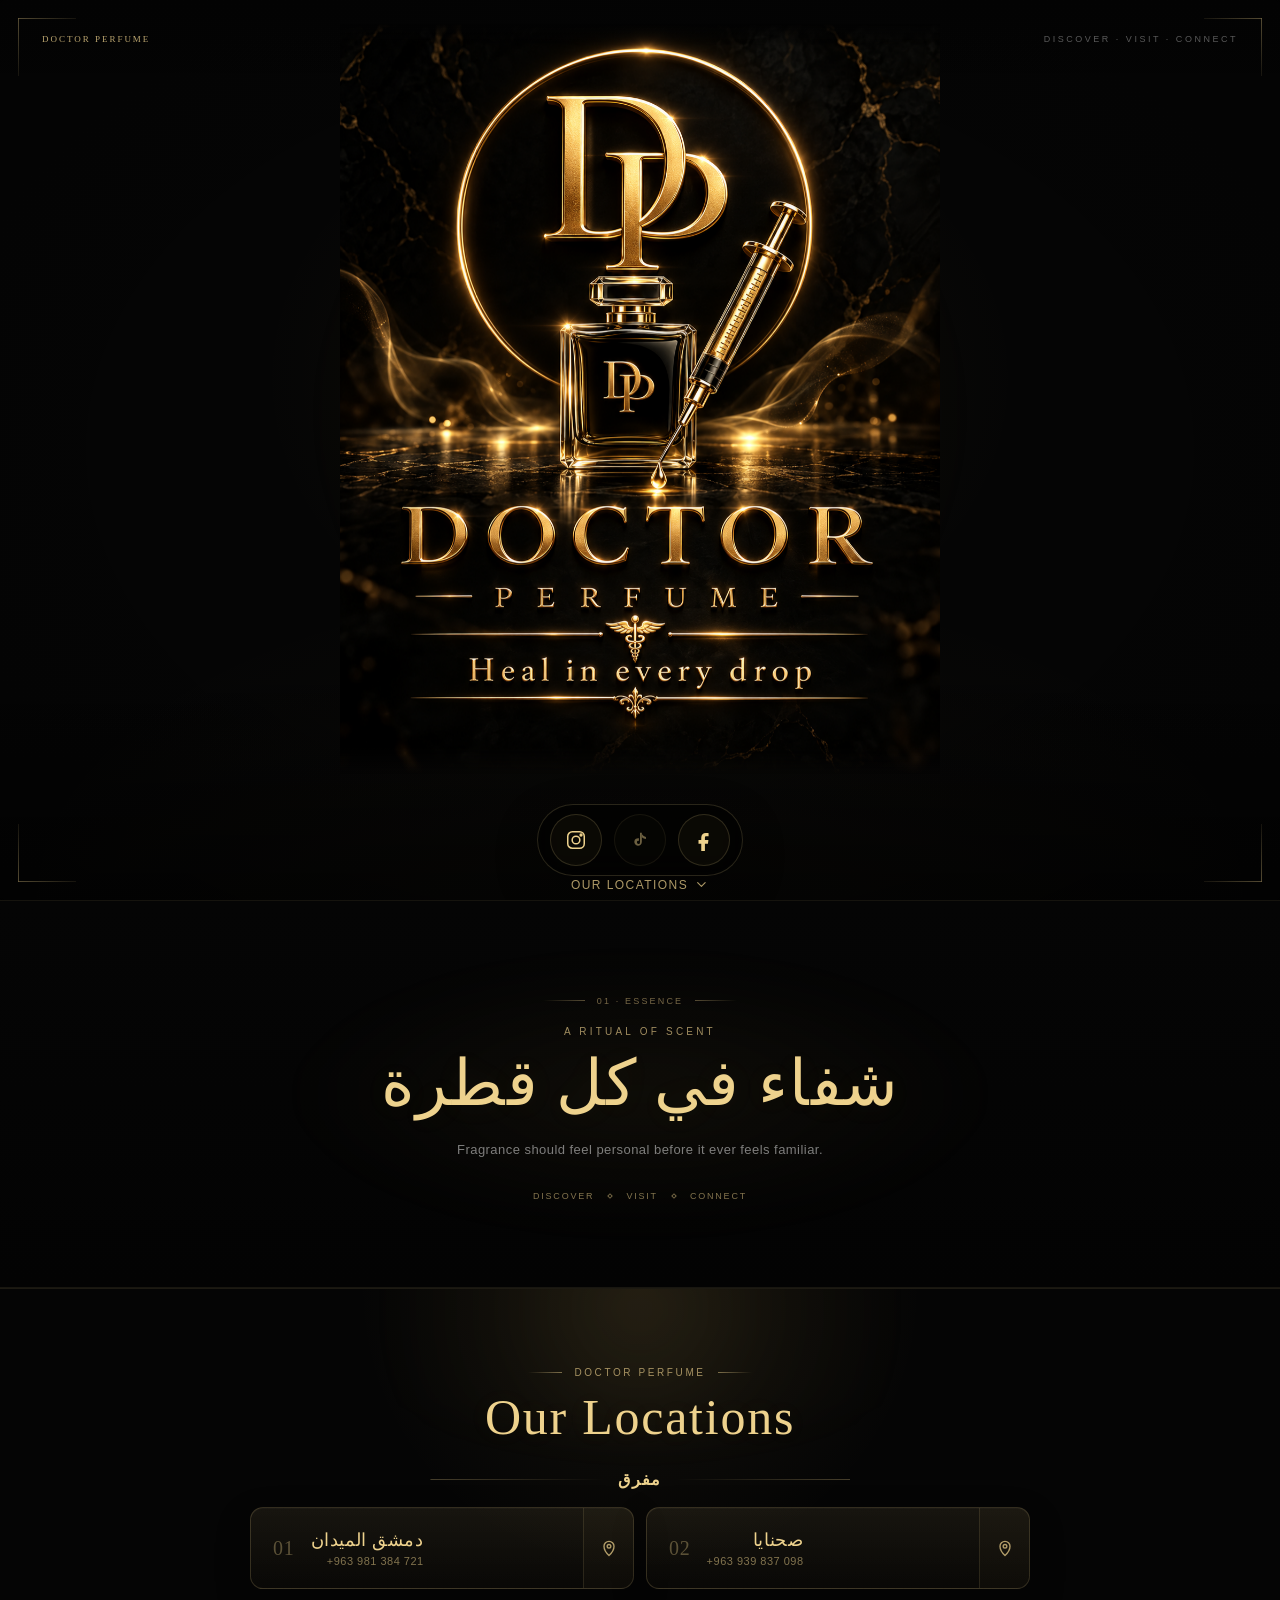
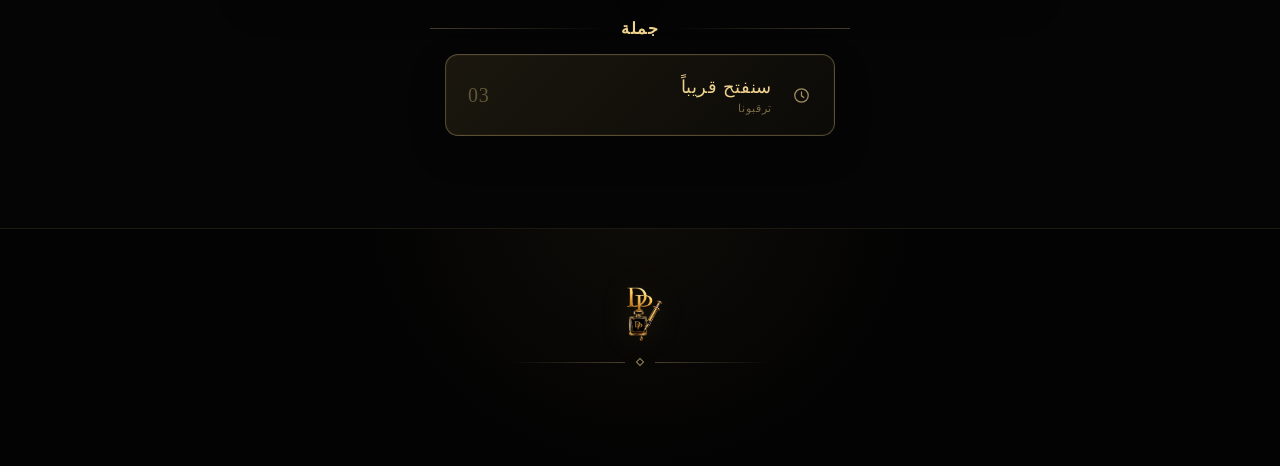
==== commit 6ffc58b0: "Restore original Doctor Perfume gateway design" ====
--- a/index.html
+++ b/index.html
@@ -3,296 +3,1046 @@
 <head>
 <meta charset="UTF-8">
 <meta name="viewport" content="width=device-width,initial-scale=1,viewport-fit=cover">
-<meta name="theme-color" content="#1a1814">
-<meta name="description" content="Doctor Perfume — Heal in every drop. Visit our Damascus Al-Midan and Sahnaya boutiques.">
+<meta name="theme-color" content="#050505">
+<meta name="description" content="Doctor Perfume — Heal in every drop.">
 <meta name="robots" content="index,follow">
-<meta property="og:title" content="Doctor Perfume — Heal in every drop">
-<meta property="og:description" content="شفاء في كل قطرة. Find our boutiques, message us on WhatsApp, or get directions.">
+<meta property="og:title" content="Doctor Perfume">
+<meta property="og:description" content="Heal in every drop.">
 <meta property="og:type" content="website">
 <meta property="og:url" content="https://doctorperfume.vip/">
 <meta property="og:image" content="https://doctorperfume.vip/assets/doctor-perfume-bg.png">
-<title>Doctor Perfume — Heal in every drop</title>
+<title>Doctor Perfume</title>
 <link rel="canonical" href="https://doctorperfume.vip/">
-<link rel="icon" type="image/png" href="/favicon.png?v=2">
-<link rel="apple-touch-icon" href="/favicon.png?v=2">
-<link rel="preconnect" href="https://fonts.googleapis.com">
-<link rel="preconnect" href="https://fonts.gstatic.com" crossorigin>
-<link href="https://fonts.googleapis.com/css2?family=Amiri:wght@400;700&family=Cormorant+Garamond:ital,wght@0,300;0,400;1,300;1,400&family=Jost:wght@300;400;500&display=swap" rel="stylesheet">
+<link rel="icon" type="image/png" href="/favicon.png?v=1">
+<link rel="shortcut icon" type="image/png" href="/favicon.png?v=1">
+<link rel="apple-touch-icon" href="/favicon.png?v=1">
 <style>
 :root{
-  --bg:#1a1814;
-  --bg2:#171510;
-  --card:#211e18;
-  --fg:#efe8d7;
-  --muted:#a99f8d;
-  --gold:#c9a44f;
-  --gold2:#e0c477;
-  --border:rgba(201,164,79,.18);
-  --display:"Cormorant Garamond",Georgia,serif;
-  --sans:"Jost",Arial,sans-serif;
-  --arabic:"Amiri",serif;
+  --bg:#050505;
+  --gold:#d8b45e;
+  --gold2:#eed28d;
+  --serif:"Iowan Old Style","Palatino Linotype","Book Antiqua",Georgia,serif;
+  --sans:Arial,Helvetica,sans-serif
 }
 *{box-sizing:border-box}
+html,body{margin:0;width:100%;min-height:100%;background:var(--bg)}
 html{scroll-behavior:smooth}
-html,body{margin:0;min-height:100%;background:var(--bg);color:var(--fg)}
-body{font-family:var(--sans);overflow-x:hidden;-webkit-font-smoothing:antialiased}
-a{color:inherit}
-main{overflow-x:hidden}
-.hero{
-  min-height:100svh;position:relative;display:flex;flex-direction:column;overflow:hidden;background:#171510
-}
-.hero-art{
-  position:absolute;inset:0;width:100%;height:100%;object-fit:cover;object-position:center;
-  opacity:.58;filter:saturate(.82) brightness(.75)
-}
-.hero::before{
-  content:"";position:absolute;inset:0;z-index:1;
+body{font-family:var(--sans);overflow-x:hidden;overflow-y:auto}
+
+/* LOADER */
+.loader{
+  position:fixed;inset:0;z-index:99;
+  display:flex;flex-direction:column;align-items:center;justify-content:center;
+  gap:26px;background:#050505;
+  transition:opacity 1.05s ease,visibility 1.05s ease
+}
+.loader-logo-wrap{
+  display:grid;
+  place-items:center;
+  width:150px;
+  height:150px;
+  position:relative;
+}
+.loader-logo-wrap::before{
+  content:"";
+  position:absolute;
+  inset:10px;
+  border-radius:50%;
+  border:1.5px solid rgba(238,210,141,.16);
+  box-shadow:
+    0 0 24px rgba(216,180,94,.08),
+    inset 0 0 18px rgba(216,180,94,.03);
+}
+.loader-logo-wrap::after{
+  content:"";
+  position:absolute;
+  inset:10px;
+  border-radius:50%;
+  border:2px solid transparent;
+  border-top-color:rgba(238,210,141,.98);
+  border-right-color:rgba(216,180,94,.48);
+  filter:drop-shadow(0 0 6px rgba(238,210,141,.28));
+  animation:loaderSpin 1.65s linear infinite;
+}
+.loader-logo{
+  position:relative;
+  z-index:1;
+  width:96px;
+  height:96px;
+  object-fit:contain;
+  display:block;
+  filter:
+    drop-shadow(0 0 10px rgba(238,210,141,.16))
+    drop-shadow(0 0 28px rgba(216,180,94,.08));
+  user-select:none;
+  -webkit-user-drag:none;
+  animation:logoPulse 1.8s ease-in-out infinite;
+}
+.loader-line{
+  width:122px;height:1px;background:rgba(238,210,141,.14);
+  overflow:hidden
+}
+.loader-line span{
+  display:block;width:48%;height:100%;
+  background:linear-gradient(90deg,transparent,var(--gold2),transparent);
+  animation:sweep 1.25s ease-in-out infinite
+}
+body.loaded .loader{opacity:0;visibility:hidden}
+
+/* PAGE */
+.stage{
+  position:relative;
+  min-height:100svh;
+  overflow:hidden;
+  background:#050505;
+  opacity:0;
+  transform:scale(1.018);
+  filter:brightness(.76) saturate(.92);
+  transition:
+    opacity 1.5s ease,
+    transform 1.7s cubic-bezier(.16,.78,.2,1),
+    filter 1.55s ease
+}
+body.loaded .stage{
+  opacity:1;
+  transform:scale(1);
+  filter:brightness(1) saturate(1)
+}
+.stage::after{
+  content:"";
+  position:absolute;
+  z-index:3;
+  inset:18px;
+  pointer-events:none;
+  opacity:0;
   background:
-    linear-gradient(180deg,rgba(23,21,16,.72),rgba(23,21,16,.12) 45%,var(--bg) 100%),
-    linear-gradient(90deg,rgba(23,21,16,.86),rgba(23,21,16,.28) 55%,transparent)
-}
-.hero-header{
-  position:relative;z-index:3;display:flex;align-items:center;justify-content:space-between;padding:26px 6vw 0
-}
-.hero-mark{font-family:var(--display);font-size:15px;letter-spacing:.35em;text-transform:uppercase;color:var(--gold2)}
-.hero-house{font-size:10px;letter-spacing:.4em;text-transform:uppercase;color:var(--muted)}
-.hero-inner{
-  position:relative;z-index:3;flex:1;width:min(1180px,100%);margin:auto;padding:10vh 6vw 72px;
-  display:flex;flex-direction:column;justify-content:center;align-items:flex-start
-}
-.eyebrow{margin:0;color:var(--gold);font-size:11px;letter-spacing:.45em;text-transform:uppercase}
-h1{
-  margin:22px 0 0;font-family:var(--display);font-weight:300;
-  font-size:clamp(68px,14vw,148px);line-height:.82;letter-spacing:-.035em
-}
-h1 em{font-weight:300;color:transparent;background:linear-gradient(110deg,var(--gold) 20%,var(--gold2) 45%,var(--gold) 70%);background-size:200% 100%;background-clip:text;-webkit-background-clip:text;animation:sheen 7s ease-in-out infinite}
-.tagline-row{display:flex;align-items:center;gap:16px;margin-top:30px}
-.tagline-row i{width:48px;height:1px;background:var(--gold)}
-.tagline{font-family:var(--display);font-size:clamp(20px,3vw,28px);font-style:italic;color:var(--gold2)}
-.arabic-tag{margin:10px 0 0;font-family:var(--arabic);font-size:22px;color:var(--muted)}
-.hero-actions{display:flex;align-items:center;flex-wrap:wrap;gap:22px;margin-top:38px}
-.primary-btn{
-  display:inline-flex;height:50px;align-items:center;padding:0 28px;border:1px solid var(--gold);
-  background:var(--gold);color:#171510;text-decoration:none;font-size:12px;letter-spacing:.28em;text-transform:uppercase;
-  transition:.35s ease
-}
-.primary-btn:hover{background:transparent;color:var(--gold)}
-.socials{display:flex;gap:10px}
+    linear-gradient(90deg,rgba(238,210,141,.72),rgba(238,210,141,.18)) left top/58px 1px no-repeat,
+    linear-gradient(180deg,rgba(238,210,141,.72),rgba(238,210,141,.18)) left top/1px 58px no-repeat,
+    linear-gradient(270deg,rgba(238,210,141,.72),rgba(238,210,141,.18)) right top/58px 1px no-repeat,
+    linear-gradient(180deg,rgba(238,210,141,.72),rgba(238,210,141,.18)) right top/1px 58px no-repeat,
+    linear-gradient(90deg,rgba(238,210,141,.72),rgba(238,210,141,.18)) left bottom/58px 1px no-repeat,
+    linear-gradient(0deg,rgba(238,210,141,.72),rgba(238,210,141,.18)) left bottom/1px 58px no-repeat,
+    linear-gradient(270deg,rgba(238,210,141,.72),rgba(238,210,141,.18)) right bottom/58px 1px no-repeat,
+    linear-gradient(0deg,rgba(238,210,141,.72),rgba(238,210,141,.18)) right bottom/1px 58px no-repeat;
+  transition:opacity 1.1s ease 1.05s
+}
+body.loaded .stage::after{opacity:.48}
+
+/* HERO BACKGROUND — layered like a proper luxury landing page */
+.hero-light{
+  position:absolute;
+  inset:0;
+  pointer-events:none;
+  background:
+    radial-gradient(ellipse 44% 50% at 50% 42%,rgba(216,180,94,.085) 0%,rgba(216,180,94,.025) 36%,transparent 68%),
+    radial-gradient(ellipse 78% 58% at 50% 100%,rgba(216,180,94,.035),transparent 64%);
+  opacity:.86;
+  transform:scale(1.04);
+  transition:opacity 1.8s ease,transform 2s cubic-bezier(.16,.78,.2,1)
+}
+body.loaded .hero-light{opacity:1;transform:scale(1)}
+
+.vignette{
+  position:absolute;inset:0;
+  pointer-events:none;
+  background:
+    linear-gradient(180deg,rgba(0,0,0,.24) 0%,transparent 17%,transparent 72%,rgba(0,0,0,.56) 100%),
+    radial-gradient(ellipse at center,transparent 42%,rgba(0,0,0,.30) 100%)
+}
+
+/* The artwork is a foreground layer, not a pasted poster/background. */
+.poster-shell{
+  position:absolute;inset:0;
+  display:flex;align-items:center;justify-content:center;
+  padding:16px 24px 118px;
+}
+.poster-shell::before{
+  content:"";
+  position:absolute;
+  left:50%;top:46%;
+  width:min(680px,74vw);
+  height:min(680px,74vw);
+  transform:translate(-50%,-50%);
+  border-radius:50%;
+  background:radial-gradient(circle,rgba(216,180,94,.055),rgba(216,180,94,.018) 44%,transparent 70%);
+  filter:blur(18px);
+  pointer-events:none
+}
+.poster{
+  position:relative;
+  z-index:1;
+  display:block;
+  width:auto;height:auto;
+  max-width:min(90vw,760px);
+  max-height:calc(100svh - 150px);
+  object-fit:contain;
+  object-position:center;
+  -webkit-mask-image:linear-gradient(to bottom,transparent 0%,#000 3%,#000 96%,transparent 100%);
+  mask-image:linear-gradient(to bottom,transparent 0%,#000 3%,#000 96%,transparent 100%);
+  filter:
+    drop-shadow(0 24px 54px rgba(0,0,0,.56))
+    drop-shadow(0 0 22px rgba(216,180,94,.035));
+  user-select:none;-webkit-user-drag:none;
+  animation:posterIn 1.62s cubic-bezier(.16,.78,.2,1) .18s both
+}
+
+/* EDITORIAL HERO DETAILS */
+.hero-meta{
+  position:absolute;
+  z-index:4;
+  top:34px;
+  left:42px;
+  right:42px;
+  display:flex;
+  align-items:center;
+  justify-content:space-between;
+  gap:18px;
+  pointer-events:none;
+  opacity:0;
+  transform:translateY(-8px);
+  transition:opacity .8s ease .95s,transform .9s cubic-bezier(.16,.78,.2,1) .95s
+}
+body.loaded .hero-meta{opacity:1;transform:translateY(0)}
+.hero-wordmark,
+.hero-edition{
+  color:rgba(238,210,141,.66);
+  font-size:9px;
+  letter-spacing:.28em;
+  text-transform:uppercase;
+  white-space:nowrap
+}
+.hero-wordmark{
+  font-family:var(--serif);
+  letter-spacing:.22em;
+  color:rgba(238,210,141,.78)
+}
+.hero-edition{color:rgba(255,255,255,.34)}
+
+/* SOCIALS */
+.socials{
+  position:absolute;z-index:4;
+  left:50%;bottom:24px;
+  transform:translate(-50%,10px) scale(.97);
+  opacity:0;
+  display:flex;align-items:center;gap:12px;
+  padding:9px 12px;border-radius:999px;
+  background:rgba(0,0,0,.52);
+  border:1px solid rgba(238,210,141,.17);
+  backdrop-filter:blur(16px);
+  -webkit-backdrop-filter:blur(16px);
+  box-shadow:0 16px 40px rgba(0,0,0,.35);
+  transition:
+    opacity .8s ease .62s,
+    transform .9s cubic-bezier(.16,.78,.2,1) .62s,
+    border-color .24s ease,
+    box-shadow .24s ease
+}
+body.loaded .socials{
+  opacity:1;
+  transform:translate(-50%,0) scale(1)
+}
 .social{
-  width:44px;height:44px;border:1px solid var(--border);border-radius:50%;display:grid;place-items:center;
-  text-decoration:none;color:var(--gold2);transition:.35s ease
-}
-.social:hover{border-color:var(--gold);background:var(--gold);color:#171510}
-.social.disabled{opacity:.35;cursor:not-allowed}
-.social.disabled:hover{border-color:var(--border);background:transparent;color:var(--gold2)}
-.social svg{width:18px;height:18px}
-.scroll-cue{position:relative;z-index:3;margin:0 auto 24px;display:flex;flex-direction:column;align-items:center;gap:8px;text-decoration:none;color:var(--muted);font-size:10px;letter-spacing:.38em;text-transform:uppercase}
-.scroll-cue i{width:1px;height:38px;background:rgba(201,164,79,.55);animation:drift 2.4s ease-in-out infinite}
-.house-section{
-  padding:120px 20px 135px;text-align:center;background:var(--bg)
-}
-.house-inner{width:min(760px,100%);margin:auto}
-.house-title{margin:24px 0 0;font-family:var(--display);font-weight:300;font-size:clamp(52px,8vw,78px);line-height:1}
-.house-title em{color:var(--gold);font-weight:300}
-.hairline{height:1px;width:min(180px,55vw);margin:38px auto;background:linear-gradient(90deg,transparent,var(--gold),transparent)}
-.house-copy{width:min(590px,92%);margin:auto;font-family:var(--display);font-size:clamp(20px,3vw,27px);line-height:1.65;color:var(--muted);font-weight:300}
-.house-ar{margin:34px 0 0;font-family:var(--arabic);font-size:clamp(28px,5vw,42px);color:var(--gold2)}
-.branches{padding:100px 5vw 125px;background:rgba(33,30,24,.62);border-top:1px solid var(--border)}
-.branches-inner{width:min(1180px,100%);margin:auto}
-.section-head{text-align:center;margin-bottom:56px}
-.section-head h2{margin:18px 0 0;font-family:var(--display);font-size:clamp(48px,7vw,70px);font-weight:300}
-.group-title{display:flex;align-items:center;gap:16px;margin:0 0 22px}
-.group-title h3{margin:0;font-family:var(--arabic);font-size:34px;font-weight:400;color:var(--gold)}
-.group-title i{height:1px;flex:1;background:var(--border)}
-.group-title span{font-size:10px;letter-spacing:.4em;text-transform:uppercase;color:var(--muted)}
-.cards{display:grid;grid-template-columns:repeat(2,minmax(0,1fr));gap:20px}
-.branch-card{border:1px solid var(--border);background:var(--bg);padding:30px;transition:border-color .5s ease,transform .5s ease}
-.branch-card:hover{border-color:rgba(201,164,79,.55);transform:translateY(-3px)}
-.branch-top{display:flex;align-items:flex-start;justify-content:space-between;gap:18px}
-.branch-n{font-family:var(--display);font-size:56px;font-style:italic;font-weight:300;color:rgba(201,164,79,.58)}
-.branch-name{font-family:var(--arabic);font-size:38px;text-align:right}
-.phone{margin:20px 0 0;color:var(--muted);font-size:14px;letter-spacing:.12em}
-.branch-actions{display:grid;grid-template-columns:1fr 1fr;gap:12px;margin-top:28px}
-.action{
-  height:56px;display:flex;align-items:center;justify-content:center;gap:9px;text-decoration:none;
-  font-size:14px;letter-spacing:.04em;border:1px solid var(--gold);transition:.3s ease
-}
-.action svg{width:20px;height:20px}
-.action.wa{background:var(--gold);color:#171510}
-.action.wa:hover{opacity:.84}
-.action.map{color:var(--gold)}
-.action.map:hover{background:var(--gold);color:#171510}
-.wholesale-title{margin-top:72px}
-.coming-card{text-align:center;border:1px dashed var(--border);padding:48px 24px;background:rgba(23,21,16,.5)}
-.coming-card .branch-n{display:block}
-.coming-card .branch-name{text-align:center;margin-top:8px}
-.coming-sub{font-family:var(--arabic);font-size:24px;color:var(--gold2);margin-top:2px}
-.opening{margin-top:18px;color:var(--muted);font-size:10px;letter-spacing:.4em;text-transform:uppercase}
-footer{padding:78px 20px 54px;text-align:center;background:var(--bg)}
-.footer-rule{height:1px;width:min(440px,80vw);margin:0 auto 42px;background:linear-gradient(90deg,transparent,var(--gold),transparent)}
-.footer-brand{font-family:var(--display);font-size:38px;font-weight:300}
-.footer-brand em{color:var(--gold);font-weight:300}
-.footer-tag{margin:8px 0 0;font-family:var(--display);font-style:italic;color:var(--muted);font-size:18px}
-.footer-socials{justify-content:center;margin-top:28px}
-.copy{margin-top:36px;color:rgba(169,159,141,.55);font-size:9px;letter-spacing:.34em;text-transform:uppercase}
-.reveal{opacity:0;transform:translateY(24px);transition:opacity 1.05s cubic-bezier(.2,.7,.2,1),transform 1.05s cubic-bezier(.2,.7,.2,1)}
-.reveal.visible{opacity:1;transform:none}
-.fade-up{animation:fadeUp 1.4s cubic-bezier(.2,.7,.2,1) both}
-.d1{animation-delay:.1s}.d2{animation-delay:.28s}.d3{animation-delay:.48s}.d4{animation-delay:.68s}.d5{animation-delay:.88s}
-@keyframes sheen{0%,100%{background-position:100% 0}50%{background-position:0 0}}
-@keyframes fadeUp{from{opacity:0;transform:translateY(20px)}to{opacity:1;transform:none}}
-@keyframes drift{0%,100%{transform:translateY(0)}50%{transform:translateY(8px)}}
-@media(max-width:760px){
-  .hero-art{object-fit:cover;object-position:center;opacity:.42}
-  .hero::before{background:linear-gradient(180deg,rgba(23,21,16,.58),rgba(23,21,16,.18) 45%,var(--bg) 100%),linear-gradient(90deg,rgba(23,21,16,.62),transparent)}
-  .hero-header{padding:22px 20px 0}.hero-house{display:none}
-  .hero-inner{justify-content:flex-end;padding:15vh 20px 70px}
-  h1{font-size:clamp(64px,20vw,96px)}
-  .hero-actions{gap:16px}.primary-btn{width:100%;justify-content:center}
-  .scroll-cue{display:none}
-  .house-section{padding:88px 18px 95px}
-  .branches{padding:78px 16px 90px}
-  .cards{grid-template-columns:1fr}
-  .branch-card{padding:24px 20px}
-  .branch-name{font-size:34px}
-  .branch-actions{grid-template-columns:1fr}
-  .group-title h3{font-size:30px}
-  .wholesale-title{margin-top:54px}
-}
+  width:52px;height:52px;border-radius:50%;
+  display:grid;place-items:center;
+  color:var(--gold2);text-decoration:none;
+  border:1px solid rgba(238,210,141,.17);
+  background:rgba(216,180,94,.035);
+  box-shadow:0 0 0 rgba(216,180,94,0);
+  transition:transform .24s ease,background .24s ease,border-color .24s ease,box-shadow .24s ease
+}
+.social:hover{
+  transform:translateY(-3px) scale(1.035);
+  background:rgba(216,180,94,.10);
+  border-color:rgba(238,210,141,.52);
+  box-shadow:0 10px 28px rgba(216,180,94,.10)
+}
+.social:active{transform:translateY(0) scale(.96)}
+.social:focus-visible{outline:1px solid var(--gold2);outline-offset:4px}
+.social[aria-disabled="true"]{opacity:.45;cursor:default}
+.social[aria-disabled="true"]:hover{transform:none;background:rgba(216,180,94,.035);border-color:rgba(238,210,141,.17)}
+.social svg{
+  width:22px;height:22px;fill:none;stroke:currentColor;
+  stroke-width:1.65;stroke-linecap:round;stroke-linejoin:round;
+  transition:transform .24s ease,filter .24s ease
+}
+.social:hover svg{transform:scale(1.06);filter:drop-shadow(0 0 5px rgba(238,210,141,.28))}
+.social[data-social="facebook"] svg path,
+.social[data-social="tiktok"] svg path{fill:currentColor;stroke:none}
+
+/* ESSENCE */
+.essence-section{
+  position:relative;
+  overflow:hidden;
+  min-height:42vh;
+  display:grid;
+  place-items:center;
+  padding:86px 20px;
+  background:
+    linear-gradient(180deg,#050505 0%,#030303 100%);
+  border-top:1px solid rgba(238,210,141,.08);
+  border-bottom:1px solid rgba(238,210,141,.08)
+}
+.essence-section::before{
+  content:"";
+  position:absolute;
+  width:min(760px,92vw);
+  height:300px;
+  left:50%;top:50%;
+  transform:translate(-50%,-50%);
+  background:radial-gradient(ellipse,rgba(216,180,94,.055),transparent 67%);
+  filter:blur(18px);
+  pointer-events:none
+}
+.essence-inner{
+  position:relative;
+  z-index:1;
+  width:min(760px,100%);
+  text-align:center
+}
+.essence-index{
+  display:inline-flex;
+  align-items:center;
+  gap:12px;
+  margin-bottom:20px;
+  color:rgba(238,210,141,.48);
+  font-size:9px;
+  letter-spacing:.24em;
+  text-transform:uppercase
+}
+.essence-index::before,
+.essence-index::after{
+  content:"";
+  width:42px;
+  height:1px;
+  background:linear-gradient(90deg,transparent,rgba(238,210,141,.34))
+}
+.essence-index::after{transform:scaleX(-1)}
+.essence-kicker{
+  margin:0 0 12px;
+  color:rgba(238,210,141,.66);
+  font-size:10px;
+  letter-spacing:.32em;
+  text-transform:uppercase
+}
+.essence-title{
+  margin:0;
+  color:var(--gold2);
+  font-family:var(--serif);
+  font-weight:400;
+  font-size:clamp(34px,6vw,64px);
+  line-height:1.08;
+  letter-spacing:.02em;
+  text-shadow:0 0 30px rgba(216,180,94,.065)
+}
+.essence-copy{
+  width:min(560px,90%);
+  margin:20px auto 0;
+  color:rgba(255,255,255,.48);
+  font-size:13px;
+  line-height:1.8;
+  letter-spacing:.035em
+}
+.essence-steps{
+  margin:30px auto 0;
+  display:flex;
+  align-items:center;
+  justify-content:center;
+  gap:14px;
+  color:rgba(238,210,141,.54);
+  font-size:9px;
+  letter-spacing:.2em;
+  text-transform:uppercase
+}
+.essence-steps i{
+  width:4px;height:4px;
+  border:1px solid rgba(238,210,141,.48);
+  transform:rotate(45deg)
+}
+
+/* LOCATIONS */
+.locations-cue{
+  position:absolute;
+  z-index:4;
+  left:50%;
+  bottom:8px;
+  transform:translate(-50%,8px);
+  opacity:0;
+  display:flex;
+  align-items:center;
+  gap:6px;
+  color:rgba(238,210,141,.72);
+  text-decoration:none;
+  font-size:12px;
+  letter-spacing:.12em;
+  text-transform:uppercase;
+  transition:
+    color .2s ease,
+    opacity .7s ease .82s,
+    transform .8s cubic-bezier(.16,.78,.2,1) .82s
+}
+.locations-cue:hover{color:var(--gold2)}
+body.loaded .locations-cue{
+  opacity:1;
+  transform:translate(-50%,0)
+}
+.locations-cue svg{
+  width:15px;height:15px;
+  fill:none;stroke:currentColor;stroke-width:1.8;
+  stroke-linecap:round;stroke-linejoin:round;
+  animation:cueFloat 2.2s ease-in-out infinite
+}
+.locations-section{
+  position:relative;
+  z-index:2;
+  overflow:hidden;
+  background:
+    radial-gradient(circle at 50% 0%,rgba(216,180,94,.07),transparent 34%),
+    #050505;
+  border-top:1px solid rgba(238,210,141,.10);
+  padding:78px 20px 92px;
+}
+.locations-section::before{
+  content:"";
+  position:absolute;
+  left:50%;top:-110px;
+  width:min(720px,90vw);height:260px;
+  transform:translateX(-50%);
+  border-radius:50%;
+  background:radial-gradient(circle,rgba(216,180,94,.09),rgba(216,180,94,.025) 38%,transparent 70%);
+  filter:blur(18px);
+  pointer-events:none;
+  animation:ambientGlow 5s ease-in-out infinite
+}
+.locations-inner{
+  position:relative;
+  z-index:1;
+  width:min(780px,100%);
+  margin:0 auto;
+  text-align:center;
+}
+.locations-kicker{
+  display:flex;
+  align-items:center;
+  justify-content:center;
+  gap:12px;
+  margin:0 0 10px;
+  color:rgba(238,210,141,.66);
+  font-size:10px;
+  letter-spacing:.26em;
+  text-transform:uppercase;
+}
+.locations-kicker::before,
+.locations-kicker::after{
+  content:"";
+  width:34px;
+  height:1px;
+  background:linear-gradient(90deg,transparent,rgba(238,210,141,.48))
+}
+.locations-kicker::after{transform:scaleX(-1)}
+.locations-section h2{
+  margin:0;
+  color:var(--gold2);
+  font:400 clamp(34px,5vw,50px) var(--serif);
+  letter-spacing:.035em;
+  text-shadow:0 0 28px rgba(216,180,94,.075)
+}
+.locations-group-title{
+  display:grid;
+  grid-template-columns:1fr auto 1fr;
+  align-items:center;
+  gap:14px;
+  width:min(420px,82%);
+  margin:24px auto 18px;
+  color:var(--gold2);
+  font-size:16px;
+  font-weight:600;
+  letter-spacing:.08em;
+}
+.locations-group-title::before,
+.locations-group-title::after{
+  content:"";
+  height:1px;
+  background:linear-gradient(90deg,transparent,rgba(238,210,141,.28))
+}
+.locations-group-title::after{transform:scaleX(-1)}
+.locations-group-title--wholesale{
+  margin:30px auto 16px;
+}
+.location-buttons{
+  display:grid;
+  gap:12px;
+}
+.location-buttons--retail{
+  grid-template-columns:repeat(2,minmax(0,1fr));
+}
+.location-buttons--wholesale{
+  grid-template-columns:minmax(0,1fr);
+  width:50%;
+  margin:0 auto;
+}
+.location-button{
+  position:relative;
+  overflow:hidden;
+  min-height:82px;
+  display:flex;
+  align-items:center;
+  justify-content:space-between;
+  gap:18px;
+  padding:0 22px;
+  border-radius:13px;
+  text-decoration:none;
+  color:var(--gold2);
+  background:
+    linear-gradient(180deg,rgba(255,255,255,.018),rgba(255,255,255,0)),
+    linear-gradient(180deg,rgba(216,180,94,.065),rgba(216,180,94,.022));
+  border:1px solid rgba(238,210,141,.18);
+  box-shadow:
+    0 14px 34px rgba(0,0,0,.26),
+    inset 0 1px 0 rgba(255,255,255,.025);
+  transition:transform .24s ease,border-color .24s ease,background .24s ease,box-shadow .24s ease
+}
+.location-button--split{padding:0}
+.location-primary{
+  min-width:0;
+  flex:1;
+  align-self:stretch;
+  display:flex;
+  align-items:center;
+  gap:16px;
+  padding:0 14px 0 22px;
+  color:inherit;
+  text-decoration:none;
+}
+.branch-index{
+  flex:0 0 auto;
+  color:rgba(238,210,141,.34);
+  font-family:var(--serif);
+  font-size:20px;
+  font-weight:400;
+  letter-spacing:.04em
+}
+.location-copy{
+  min-width:0;
+  display:flex;
+  flex-direction:column;
+  gap:4px;
+  text-align:right;
+}
+.location-phone{
+  color:rgba(238,210,141,.52);
+  font-size:11px;
+  font-weight:500;
+  letter-spacing:.045em;
+}
+.location-map-action{
+  width:50px;
+  flex:0 0 50px;
+  align-self:stretch;
+  display:grid;
+  place-items:center;
+  color:rgba(238,210,141,.72);
+  text-decoration:none;
+  border-left:1px solid rgba(238,210,141,.12);
+  background:rgba(216,180,94,.018);
+  transition:color .24s ease,background .24s ease,box-shadow .24s ease
+}
+.location-map-action:hover{
+  color:var(--gold2);
+  background:rgba(216,180,94,.075);
+  box-shadow:inset 8px 0 18px rgba(216,180,94,.03)
+}
+.location-map-action svg{
+  width:20px;
+  height:20px;
+  fill:none;
+  stroke:currentColor;
+  stroke-width:1.65;
+  stroke-linecap:round;
+  stroke-linejoin:round;
+  transition:transform .24s ease,filter .24s ease
+}
+.location-map-action:hover svg{
+  transform:translateY(-1px) scale(1.04);
+  filter:drop-shadow(0 0 5px rgba(238,210,141,.28))
+}
+.location-primary:focus-visible,
+.location-map-action:focus-visible{
+  outline:1px solid var(--gold2);
+  outline-offset:-3px
+}
+.location-button::before{
+  content:"";
+  position:absolute;
+  top:-40%;bottom:-40%;
+  left:-35%;
+  width:24%;
+  transform:translateX(-180%) rotate(12deg);
+  background:linear-gradient(90deg,transparent,rgba(238,210,141,.14),transparent);
+  transition:transform .65s cubic-bezier(.2,.7,.2,1);
+  pointer-events:none
+}
+.location-button:hover{
+  transform:translateY(-3px);
+  border-color:rgba(238,210,141,.48);
+  background:linear-gradient(180deg,rgba(216,180,94,.11),rgba(216,180,94,.045));
+  box-shadow:0 18px 38px rgba(0,0,0,.32),0 0 24px rgba(216,180,94,.055)
+}
+.location-button:hover::before{transform:translateX(620%) rotate(12deg)}
+.location-button:active{transform:translateY(-1px) scale(.992)}
+.location-button:focus-visible{outline:1px solid var(--gold2);outline-offset:4px}
+.location-button--wholesale{
+  border-color:rgba(238,210,141,.36);
+  background:
+    linear-gradient(135deg,rgba(216,180,94,.15),rgba(216,180,94,.045));
+  box-shadow:
+    0 14px 34px rgba(0,0,0,.28),
+    inset 0 0 0 1px rgba(238,210,141,.035);
+}
+.location-button--wholesale:hover{
+  border-color:rgba(238,210,141,.68);
+  background:
+    linear-gradient(135deg,rgba(216,180,94,.20),rgba(216,180,94,.065));
+}
+.location-button--coming-soon{
+  cursor:default;
+  justify-content:flex-start;
+  border-color:rgba(238,210,141,.30);
+  background:
+    linear-gradient(135deg,rgba(216,180,94,.105),rgba(216,180,94,.035));
+}
+.location-button--coming-soon:hover{
+  transform:none;
+  border-color:rgba(238,210,141,.30);
+  background:
+    linear-gradient(135deg,rgba(216,180,94,.105),rgba(216,180,94,.035));
+  box-shadow:
+    0 14px 34px rgba(0,0,0,.28),
+    inset 0 0 0 1px rgba(238,210,141,.035);
+}
+.location-button--coming-soon::before{display:none}
+.coming-soon-copy{
+  display:flex;
+  flex:1;
+  flex-direction:column;
+  align-items:flex-start;
+  gap:4px;
+  text-align:right
+}
+.coming-soon-sub{
+  color:rgba(238,210,141,.48);
+  font-size:11px;
+  letter-spacing:.06em
+}
+.coming-soon-icon{
+  margin-left:auto;
+  width:22px;
+  height:22px;
+  flex:0 0 22px;
+  display:grid;
+  place-items:center;
+  color:rgba(238,210,141,.66)
+}
+.coming-soon-icon svg{
+  width:19px;
+  height:19px;
+  fill:none;
+  stroke:currentColor;
+  stroke-width:1.6;
+  stroke-linecap:round;
+  stroke-linejoin:round
+}
+.location-name{
+  font-family:var(--serif);
+  font-size:18px;
+  font-weight:400;
+  letter-spacing:.035em;
+  text-transform:none;
+}
+.location-arrow{
+  width:22px;
+  height:22px;
+  flex:0 0 22px;
+  display:grid;
+  place-items:center;
+  color:rgba(238,210,141,.72);
+}
+.location-arrow svg{
+  width:19px;
+  height:19px;
+  fill:none;
+  stroke:currentColor;
+  stroke-width:1.8;
+  stroke-linecap:round;
+  stroke-linejoin:round;
+  transition:transform .24s ease,filter .24s ease
+}
+.location-button:hover .location-arrow svg{
+  transform:translate(2px,-2px);
+  filter:drop-shadow(0 0 5px rgba(238,210,141,.28))
+}
+
+/* FOOTER */
+.site-footer{
+  position:relative;
+  overflow:hidden;
+  padding:58px 20px 48px;
+  text-align:center;
+  background:
+    radial-gradient(circle at 50% -15%,rgba(216,180,94,.055),transparent 40%),
+    #030303;
+  border-top:1px solid rgba(238,210,141,.10)
+}
+.footer-emblem{
+  width:54px;
+  height:54px;
+  margin:0 auto 18px;
+  display:grid;
+  place-items:center
+}
+.footer-emblem img{
+  width:54px;
+  height:54px;
+  object-fit:contain;
+  filter:drop-shadow(0 0 15px rgba(216,180,94,.10))
+}
+.footer-rule{
+  display:flex;
+  align-items:center;
+  justify-content:center;
+  width:min(260px,70vw);
+  margin:0 auto 16px
+}
+.footer-rule::before,
+.footer-rule::after{
+  content:"";
+  flex:1;
+  height:1px;
+  background:linear-gradient(90deg,transparent,rgba(238,210,141,.28))
+}
+.footer-rule::after{transform:scaleX(-1)}
+.footer-rule span{
+  width:6px;
+  height:6px;
+  margin:0 12px;
+  border:1px solid rgba(238,210,141,.62);
+  transform:rotate(45deg);
+  box-shadow:0 0 12px rgba(216,180,94,.09)
+}
+.footer-tagline{
+  margin:0;
+  color:rgba(238,210,141,.78);
+  font:italic 16px Georgia,"Times New Roman",serif;
+  letter-spacing:.035em
+}
+.footer-brand{
+  margin:9px 0 0;
+  color:rgba(255,255,255,.34);
+  font-size:9px;
+  letter-spacing:.28em;
+  text-transform:uppercase
+}
+
+/* SCROLL REVEAL */
+.motion-ready .reveal-item{
+  opacity:0;
+  transform:translateY(20px);
+  transition:
+    opacity .68s cubic-bezier(.2,.7,.2,1),
+    transform .68s cubic-bezier(.2,.7,.2,1);
+  transition-delay:var(--reveal-delay,0ms)
+}
+.motion-ready .reveal-item.is-visible{
+  opacity:1;
+  transform:translateY(0)
+}
+
+/* MOBILE */
+@media(max-width:700px){
+  .hero-meta{
+    top:22px;
+    left:20px;
+    right:20px
+  }
+  .hero-wordmark{font-size:8px;letter-spacing:.19em}
+  .hero-edition{display:none}
+  .essence-section{min-height:auto;padding:68px 18px}
+  .essence-title{font-size:38px}
+  .essence-copy{font-size:12px;line-height:1.75}
+  .essence-steps{gap:10px;font-size:8px;letter-spacing:.16em}
+  .stage{background:#030303}
+  .hero-light{
+    background:
+      radial-gradient(ellipse 70% 45% at 50% 38%,rgba(216,180,94,.075),rgba(216,180,94,.018) 42%,transparent 72%),
+      radial-gradient(ellipse 90% 40% at 50% 100%,rgba(216,180,94,.025),transparent 68%)
+  }
+  .vignette{
+    background:
+      linear-gradient(180deg,rgba(0,0,0,.34) 0%,transparent 14%,transparent 70%,rgba(0,0,0,.66) 100%),
+      radial-gradient(ellipse at center,transparent 46%,rgba(0,0,0,.26) 100%)
+  }
+  .poster-shell{
+    padding:4px 8px 128px;
+    align-items:center
+  }
+  .poster-shell::before{
+    top:43%;
+    width:92vw;height:92vw;
+    filter:blur(14px)
+  }
+  .poster{
+    max-width:100vw;
+    max-height:calc(100svh - 118px);
+    -webkit-mask-image:linear-gradient(to bottom,transparent 0%,#000 2.2%,#000 96.8%,transparent 100%);
+    mask-image:linear-gradient(to bottom,transparent 0%,#000 2.2%,#000 96.8%,transparent 100%);
+    filter:
+      drop-shadow(0 20px 42px rgba(0,0,0,.62))
+      drop-shadow(0 0 18px rgba(216,180,94,.028))
+  }
+  .stage::after{inset:10px;background-size:38px 1px,1px 38px,38px 1px,1px 38px,38px 1px,1px 38px,38px 1px,1px 38px}
+  .loader-logo{width:82px;height:82px}
+  .loader-logo-wrap{width:130px;height:130px}
+  .loader-logo-wrap::before,
+  .loader-logo-wrap::after{inset:9px}
+  .socials{bottom:max(34px,calc(env(safe-area-inset-bottom) + 20px))}
+  .locations-cue{bottom:max(8px,env(safe-area-inset-bottom))}
+  .location-buttons--retail{grid-template-columns:1fr}
+  .location-buttons--wholesale{width:100%}
+  .locations-section{padding:64px 16px 78px}
+  .location-button{min-height:76px;padding:0 19px}
+  .location-button--split{padding:0}
+  .location-primary{padding:0 12px 0 18px;gap:13px}
+  .branch-index{font-size:18px}
+  .location-map-action{width:48px;flex-basis:48px}
+  .social{width:48px;height:48px}
+}
+
+/* SHORT SCREENS */
+@media(max-height:650px) and (min-width:701px){
+  .poster{max-height:calc(100svh - 118px);max-width:72vw}
+  .poster-shell{padding-bottom:92px}
+  .socials{bottom:30px}
+  .locations-cue{bottom:8px}
+}
+
 @media(prefers-reduced-motion:reduce){
-  *,*::before,*::after{animation:none!important;transition:none!important}
-  .reveal{opacity:1!important;transform:none!important}
+  *,*::before,*::after{animation-duration:.01ms!important;transition-duration:.01ms!important}
+  .motion-ready .reveal-item{opacity:1!important;transform:none!important}
+}
+
+@keyframes cueFloat{
+  0%,100%{transform:translateY(0)}
+  50%{transform:translateY(3px)}
+}
+@keyframes ambientGlow{
+  0%,100%{opacity:.62;transform:translateX(-50%) scale(.96)}
+  50%{opacity:1;transform:translateX(-50%) scale(1.035)}
+}
+@keyframes logoPulse{
+  0%,100%{opacity:.78;transform:scale(.985)}
+  50%{opacity:1;transform:scale(1.025)}
+}
+@keyframes loaderSpin{to{transform:rotate(360deg)}}
+@keyframes sweep{from{transform:translateX(-120%)}to{transform:translateX(220%)}}
+@keyframes posterIn{
+  0%{
+    opacity:0;
+    transform:translateY(30px) scale(.952);
+    filter:blur(5px) brightness(.82)
+  }
+  48%{
+    opacity:.72;
+    transform:translateY(10px) scale(.985);
+    filter:blur(1.4px) brightness(.94)
+  }
+  100%{
+    opacity:1;
+    transform:translateY(0) scale(1);
+    filter:blur(0) brightness(1)
+  }
 }
 </style>
 </head>
 <body>
-<main>
-<section class="hero">
-  <img class="hero-art" src="/assets/doctor-perfume-bg.png" alt="" aria-hidden="true" draggable="false">
-  <header class="hero-header">
-    <span class="hero-mark">D · P</span>
-    <span class="hero-house">Maison de Parfum</span>
-  </header>
-  <div class="hero-inner">
-    <p class="eyebrow fade-up d1">Est. Damascus</p>
-    <h1 class="fade-up d2">Doctor<br><em>Perfume</em></h1>
-    <div class="tagline-row fade-up d3"><i></i><span class="tagline">Heal in every drop.</span></div>
-    <p class="arabic-tag fade-up d4" dir="rtl">شفاء في كل قطرة</p>
-    <div class="hero-actions fade-up d5">
-      <a class="primary-btn" href="#branches">Visit our boutiques</a>
-      <div class="socials" aria-label="Doctor Perfume social media">
-        <a class="social" href="https://www.instagram.com/doctor1119621" target="_blank" rel="noopener noreferrer" aria-label="Instagram">
-          <svg viewBox="0 0 24 24" fill="none" stroke="currentColor" stroke-width="1.4"><rect x="3" y="3" width="18" height="18" rx="5"/><circle cx="12" cy="12" r="4"/><circle cx="17.5" cy="6.5" r=".8" fill="currentColor"/></svg>
+
+<div class="loader" id="loader" aria-hidden="true">
+  <div class="loader-logo-wrap">
+    <img class="loader-logo" src="/favicon.png?v=loader1" alt="" draggable="false">
+  </div>
+  <div class="loader-line"><span></span></div>
+</div>
+
+<main class="stage">
+  <div class="hero-light" aria-hidden="true"></div>
+  <div class="vignette" aria-hidden="true"></div>
+
+  <div class="hero-meta" aria-hidden="true">
+    <span class="hero-wordmark">Doctor Perfume</span>
+    <span class="hero-edition">Discover · Visit · Connect</span>
+  </div>
+
+  <div class="poster-shell">
+    <img class="poster"
+         src="/assets/doctor-perfume-bg.png"
+         alt="Doctor Perfume — Heal in every drop"
+         draggable="false">
+  </div>
+
+  <nav class="socials" aria-label="Doctor Perfume social media">
+    <a class="social" href="https://www.instagram.com/doctor1119621" target="_blank" rel="noopener noreferrer" data-social="instagram" aria-label="Instagram">
+      <svg viewBox="0 0 24 24"><rect x="3" y="3" width="18" height="18" rx="5"/><circle cx="12" cy="12" r="4.2"/><circle cx="17.5" cy="6.5" r="1"/></svg>
+    </a>
+    <a class="social" href="#" data-social="tiktok" aria-label="TikTok" aria-disabled="true" title="TikTok link coming soon">
+      <svg viewBox="0 0 24 24"><path d="M14 4v10.1a4.1 4.1 0 1 1-3.2-4V13a1.7 1.7 0 1 0 1.2 1.6V4h2z"/><path d="M14 5.5c1.1 1.7 2.6 2.8 4.5 3.1V11c-1.7-.2-3.2-.9-4.5-2z"/></svg>
+    </a>
+    <a class="social" href="https://www.facebook.com/share/1FP3N6whjQ/" target="_blank" rel="noopener noreferrer" data-social="facebook" aria-label="Facebook">
+      <svg viewBox="0 0 24 24"><path d="M14.2 8H17V4.5c-.5-.1-1.6-.2-3-.2-3 0-5 1.8-5 5.2V12H6v4h3v8h4v-8h3.3l.5-4H13V9.9c0-1.2.3-1.9 1.2-1.9z"/></svg>
+    </a>
+  </nav>
+
+  <a class="locations-cue" href="#locations" aria-label="Scroll to store locations">
+    <span>Our Locations</span>
+    <svg viewBox="0 0 24 24" aria-hidden="true"><path d="M6 9l6 6 6-6"/></svg>
+  </a>
+</main>
+
+<section class="essence-section" id="essence" aria-labelledby="essence-title">
+  <div class="essence-inner">
+    <div class="essence-index reveal-item" style="--reveal-delay:0ms">01 · Essence</div>
+    <p class="essence-kicker reveal-item" style="--reveal-delay:70ms">A Ritual of Scent</p>
+    <h2 class="essence-title reveal-item" style="--reveal-delay:130ms" id="essence-title" lang="ar" dir="rtl">شفاء في كل قطرة</h2>
+    <p class="essence-copy reveal-item" style="--reveal-delay:200ms">Fragrance should feel personal before it ever feels familiar.</p>
+    <div class="essence-steps reveal-item" style="--reveal-delay:260ms" aria-hidden="true">
+      <span>Discover</span><i></i><span>Visit</span><i></i><span>Connect</span>
+    </div>
+  </div>
+</section>
+
+<section class="locations-section" id="locations" aria-labelledby="locations-title">
+  <div class="locations-inner">
+    <p class="locations-kicker reveal-item" style="--reveal-delay:0ms">Doctor Perfume</p>
+    <h2 class="reveal-item" style="--reveal-delay:70ms" id="locations-title">Our Locations</h2>
+    <p class="locations-group-title reveal-item" style="--reveal-delay:130ms" lang="ar" dir="rtl">مفرق</p>
+
+    <div class="location-buttons location-buttons--retail">
+      <div class="location-button location-button--split reveal-item" style="--reveal-delay:180ms">
+        <a class="location-primary" href="https://wa.me/963981384721?text=%D9%85%D8%B1%D8%AD%D8%A8%D8%A7%20%D8%AF%D9%83%D8%AA%D9%88%D8%B1%20%D8%A8%D9%8A%D8%B1%D9%81%D9%8A%D9%88%D9%85%D8%8C%20%D8%A8%D8%AF%D9%8A%20%D8%A7%D8%B3%D8%AA%D9%81%D8%B3%D8%B1%20%D8%B9%D9%86%20%D9%81%D8%B1%D8%B9%20%D8%AF%D9%85%D8%B4%D9%82%20%D8%A7%D9%84%D9%85%D9%8A%D8%AF%D8%A7%D9%86." target="_blank" rel="noopener noreferrer" aria-label="WhatsApp Damascus Al-Midan branch">
+          <span class="branch-index" aria-hidden="true">01</span>
+          <span class="location-copy" lang="ar" dir="rtl">
+            <span class="location-name">دمشق الميدان</span>
+            <span class="location-phone" dir="ltr">+963 981 384 721</span>
+          </span>
         </a>
-        <a class="social" href="https://www.facebook.com/share/1FP3N6whjQ/" target="_blank" rel="noopener noreferrer" aria-label="Facebook">
-          <svg viewBox="0 0 24 24" fill="currentColor"><path d="M13.5 21v-7.5h2.5l.4-3h-2.9V8.6c0-.9.3-1.5 1.5-1.5h1.5V4.4c-.3 0-1.2-.1-2.2-.1-2.2 0-3.7 1.3-3.7 3.8v2.4H8v3h2.6V21h2.9Z"/></svg>
+        <a class="location-map-action" href="https://maps.app.goo.gl/mzZA4ov8oxANA8ax5" target="_blank" rel="noopener noreferrer" aria-label="Open دمشق الميدان in Google Maps" title="Google Maps">
+          <svg viewBox="0 0 24 24" aria-hidden="true">
+            <path d="M12 21s6-5.2 6-11a6 6 0 1 0-12 0c0 5.8 6 11 6 11z"/>
+            <circle cx="12" cy="10" r="2.2"/>
+          </svg>
         </a>
-        <span class="social disabled" title="TikTok — coming soon" aria-label="TikTok coming soon">
-          <svg viewBox="0 0 24 24" fill="currentColor"><path d="M16.6 3c.3 2.2 1.6 3.6 3.9 3.8v2.6c-1.4.1-2.6-.3-3.9-1.1v5.6c0 7-7.7 9.2-10.8 4.2-2-3.2-.8-8.9 5.6-9.1v2.8c-.5.1-1 .2-1.4.4-1.4.5-2.2 1.4-2 3 .4 3.1 6.1 4 5.6-2V3h3Z"/></svg>
+      </div>
+
+      <div class="location-button location-button--split reveal-item" style="--reveal-delay:240ms">
+        <a class="location-primary" href="https://wa.me/963939837098?text=%D9%85%D8%B1%D8%AD%D8%A8%D8%A7%20%D8%AF%D9%83%D8%AA%D9%88%D8%B1%20%D8%A8%D9%8A%D8%B1%D9%81%D9%8A%D9%88%D9%85%D8%8C%20%D8%A8%D8%AF%D9%8A%20%D8%A7%D8%B3%D8%AA%D9%81%D8%B3%D8%B1%20%D8%B9%D9%86%20%D9%81%D8%B1%D8%B9%20%D8%B5%D8%AD%D9%86%D8%A7%D9%8A%D8%A7." target="_blank" rel="noopener noreferrer" aria-label="WhatsApp Sahnaya branch">
+          <span class="branch-index" aria-hidden="true">02</span>
+          <span class="location-copy" lang="ar" dir="rtl">
+            <span class="location-name">صحنايا</span>
+            <span class="location-phone" dir="ltr">+963 939 837 098</span>
+          </span>
+        </a>
+        <a class="location-map-action" href="https://maps.app.goo.gl/Si2G1dB99UjD3jWGA" target="_blank" rel="noopener noreferrer" aria-label="Open صحنايا in Google Maps" title="Google Maps">
+          <svg viewBox="0 0 24 24" aria-hidden="true">
+            <path d="M12 21s6-5.2 6-11a6 6 0 1 0-12 0c0 5.8 6 11 6 11z"/>
+            <circle cx="12" cy="10" r="2.2"/>
+          </svg>
+        </a>
+      </div>
+    </div>
+
+    <p class="locations-group-title locations-group-title--wholesale reveal-item" style="--reveal-delay:300ms" lang="ar" dir="rtl">جملة</p>
+
+    <div class="location-buttons location-buttons--wholesale">
+      <div class="location-button location-button--wholesale location-button--coming-soon reveal-item" style="--reveal-delay:360ms" aria-label="Wholesale branch opening soon">
+        <span class="branch-index" aria-hidden="true">03</span>
+        <span class="coming-soon-copy" lang="ar" dir="rtl">
+          <span class="location-name">سنفتح قريباً</span>
+          <span class="coming-soon-sub">ترقبونا</span>
+        </span>
+        <span class="coming-soon-icon" aria-hidden="true">
+          <svg viewBox="0 0 24 24">
+            <circle cx="12" cy="12" r="8.5"/>
+            <path d="M12 7.5v5l3 2"/>
+          </svg>
         </span>
       </div>
     </div>
   </div>
-  <a class="scroll-cue" href="#branches"><span>Scroll</span><i></i></a>
 </section>
 
-<section class="house-section">
-  <div class="house-inner">
-    <p class="eyebrow reveal">The House</p>
-    <h2 class="house-title reveal">A Ritual <em>of Scent</em></h2>
-    <div class="hairline reveal"></div>
-    <p class="house-copy reveal">Rare oils, patient blending, and a quiet devotion to the art of fragrance — composed to linger, remembered long after.</p>
-    <p class="house-ar reveal" dir="rtl">شفاء في كل قطرة</p>
+<footer class="site-footer">
+  <div class="footer-emblem reveal-item" style="--reveal-delay:60ms" aria-hidden="true">
+    <img src="/favicon.png?v=footer1" alt="" draggable="false">
   </div>
-</section>
-
-<section class="branches" id="branches">
-  <div class="branches-inner">
-    <div class="section-head reveal">
-      <p class="eyebrow">Our Boutiques</p>
-      <h2>Find us</h2>
-    </div>
-
-    <div class="group-title reveal" dir="rtl">
-      <h3>مفرق</h3><i></i><span dir="ltr">Retail</span>
-    </div>
-
-    <div class="cards">
-      <article class="branch-card reveal">
-        <div class="branch-top"><span class="branch-n">01</span><div class="branch-name" dir="rtl">دمشق الميدان</div></div>
-        <p class="phone" dir="ltr">+963 981 384 721</p>
-        <div class="branch-actions">
-          <a class="action wa" href="https://wa.me/963981384721" target="_blank" rel="noopener noreferrer">
-            <svg viewBox="0 0 24 24" fill="currentColor"><path d="M12 2a10 10 0 0 0-8.6 15.1L2 22l5-1.3A10 10 0 1 0 12 2Zm0 18.2c-1.5 0-3-.4-4.2-1.2l-.3-.2-3 .8.8-2.9-.2-.3A8.2 8.2 0 1 1 12 20.2Zm4.5-6.1c-.2-.1-1.5-.7-1.7-.8-.2-.1-.4-.1-.6.1l-.8 1c-.1.2-.3.2-.5.1a6.7 6.7 0 0 1-3.3-2.9c-.3-.4.3-.4.7-1.4.1-.2 0-.3 0-.4l-.8-1.8c-.2-.5-.4-.4-.6-.4h-.5c-.2 0-.4.1-.7.3-.2.3-.9.9-.9 2.2s.9 2.5 1 2.7c.1.2 1.8 2.8 4.4 3.9 1.6.7 2.3.8 3.1.6.5-.1 1.5-.6 1.7-1.2.2-.6.2-1.1.2-1.2-.1-.1-.3-.2-.5-.3Z"/></svg>
-            WhatsApp
-          </a>
-          <a class="action map" href="https://maps.app.goo.gl/mzZA4ov8oxANA8ax5" target="_blank" rel="noopener noreferrer">
-            <svg viewBox="0 0 24 24" fill="none" stroke="currentColor" stroke-width="1.5"><path d="M12 21s-7-6.2-7-11.5a7 7 0 0 1 14 0C19 14.8 12 21 12 21Z"/><circle cx="12" cy="9.5" r="2.5"/></svg>
-            Directions
-          </a>
-        </div>
-      </article>
-
-      <article class="branch-card reveal">
-        <div class="branch-top"><span class="branch-n">02</span><div class="branch-name" dir="rtl">صحنايا</div></div>
-        <p class="phone" dir="ltr">+963 939 837 098</p>
-        <div class="branch-actions">
-          <a class="action wa" href="https://wa.me/963939837098" target="_blank" rel="noopener noreferrer">
-            <svg viewBox="0 0 24 24" fill="currentColor"><path d="M12 2a10 10 0 0 0-8.6 15.1L2 22l5-1.3A10 10 0 1 0 12 2Zm0 18.2c-1.5 0-3-.4-4.2-1.2l-.3-.2-3 .8.8-2.9-.2-.3A8.2 8.2 0 1 1 12 20.2Zm4.5-6.1c-.2-.1-1.5-.7-1.7-.8-.2-.1-.4-.1-.6.1l-.8 1c-.1.2-.3.2-.5.1a6.7 6.7 0 0 1-3.3-2.9c-.3-.4.3-.4.7-1.4.1-.2 0-.3 0-.4l-.8-1.8c-.2-.5-.4-.4-.6-.4h-.5c-.2 0-.4.1-.7.3-.2.3-.9.9-.9 2.2s.9 2.5 1 2.7c.1.2 1.8 2.8 4.4 3.9 1.6.7 2.3.8 3.1.6.5-.1 1.5-.6 1.7-1.2.2-.6.2-1.1.2-1.2-.1-.1-.3-.2-.5-.3Z"/></svg>
-            WhatsApp
-          </a>
-          <a class="action map" href="https://maps.app.goo.gl/Si2G1dB99UjD3jWGA" target="_blank" rel="noopener noreferrer">
-            <svg viewBox="0 0 24 24" fill="none" stroke="currentColor" stroke-width="1.5"><path d="M12 21s-7-6.2-7-11.5a7 7 0 0 1 14 0C19 14.8 12 21 12 21Z"/><circle cx="12" cy="9.5" r="2.5"/></svg>
-            Directions
-          </a>
-        </div>
-      </article>
-    </div>
-
-    <div class="group-title wholesale-title reveal" dir="rtl">
-      <h3>جملة</h3><i></i><span dir="ltr">Wholesale</span>
-    </div>
-
-    <article class="coming-card reveal">
-      <span class="branch-n">03</span>
-      <div class="branch-name" dir="rtl">سنفتح قريباً</div>
-      <div class="coming-sub" dir="rtl">ترقبونا</div>
-      <div class="opening">Opening soon</div>
-    </article>
-  </div>
-</section>
-
-<footer>
-  <div class="footer-rule"></div>
-  <div class="footer-brand">Doctor <em>Perfume</em></div>
-  <p class="footer-tag">Heal in every drop.</p>
-  <div class="socials footer-socials">
-    <a class="social" href="https://www.instagram.com/doctor1119621" target="_blank" rel="noopener noreferrer" aria-label="Instagram">
-      <svg viewBox="0 0 24 24" fill="none" stroke="currentColor" stroke-width="1.4"><rect x="3" y="3" width="18" height="18" rx="5"/><circle cx="12" cy="12" r="4"/><circle cx="17.5" cy="6.5" r=".8" fill="currentColor"/></svg>
-    </a>
-    <a class="social" href="https://www.facebook.com/share/1FP3N6whjQ/" target="_blank" rel="noopener noreferrer" aria-label="Facebook">
-      <svg viewBox="0 0 24 24" fill="currentColor"><path d="M13.5 21v-7.5h2.5l.4-3h-2.9V8.6c0-.9.3-1.5 1.5-1.5h1.5V4.4c-.3 0-1.2-.1-2.2-.1-2.2 0-3.7 1.3-3.7 3.8v2.4H8v3h2.6V21h2.9Z"/></svg>
-    </a>
-    <span class="social disabled" title="TikTok — coming soon">
-      <svg viewBox="0 0 24 24" fill="currentColor"><path d="M16.6 3c.3 2.2 1.6 3.6 3.9 3.8v2.6c-1.4.1-2.6-.3-3.9-1.1v5.6c0 7-7.7 9.2-10.8 4.2-2-3.2-.8-8.9 5.6-9.1v2.8c-.5.1-1 .2-1.4.4-1.4.5-2.2 1.4-2 3 .4 3.1 6.1 4 5.6-2V3h3Z"/></svg>
-    </span>
-  </div>
-  <div class="copy">© <span id="year"></span> Doctor Perfume</div>
+  <div class="footer-rule reveal-item" style="--reveal-delay:120ms"><span></span></div>
+  <p class="footer-tagline reveal-item" style="--reveal-delay:180ms">Heal in every drop.</p>
+  <p class="footer-brand reveal-item" style="--reveal-delay:240ms">Doctor Perfume</p>
 </footer>
-</main>
 
 <script>
-document.getElementById("year").textContent=new Date().getFullYear();
-const reduce=matchMedia("(prefers-reduced-motion: reduce)").matches;
-if(!reduce && "IntersectionObserver" in window){
-  const io=new IntersectionObserver(entries=>{
-    entries.forEach(e=>{
-      if(e.isIntersecting){e.target.classList.add("visible");io.unobserve(e.target)}
-    })
-  },{threshold:.14});
-  document.querySelectorAll(".reveal").forEach(el=>io.observe(el));
+const started=performance.now();
+
+/* Always open/reload from the hero instead of restoring the old scroll position. */
+if("scrollRestoration" in history) history.scrollRestoration="manual";
+if(location.hash){
+  history.replaceState(null,"",location.pathname+location.search);
+}
+window.scrollTo(0,0);
+
+function reveal(){
+  const remain=Math.max(0,1800-(performance.now()-started));
+  setTimeout(()=>document.body.classList.add("loaded"),remain);
+}
+
+function resetToTop(){
+  window.scrollTo({top:0,left:0,behavior:"auto"});
+}
+
+if(document.readyState==="complete"){
+  resetToTop();
+  reveal();
 }else{
-  document.querySelectorAll(".reveal").forEach(el=>el.classList.add("visible"));
+  window.addEventListener("load",()=>{
+    resetToTop();
+    reveal();
+  },{once:true});
+}
+
+window.addEventListener("pageshow",resetToTop);
+
+document.querySelectorAll('a[href="#"]').forEach(a=>a.addEventListener("click",e=>e.preventDefault()));
+
+const locationsCue=document.querySelector(".locations-cue");
+const locationsSection=document.querySelector("#locations");
+if(locationsCue && locationsSection){
+  locationsCue.addEventListener("click",e=>{
+    e.preventDefault();
+    locationsSection.scrollIntoView({behavior:"smooth",block:"start"});
+    history.replaceState(null,"",location.pathname+location.search);
+  });
+}
+
+const reduceMotion=window.matchMedia("(prefers-reduced-motion: reduce)").matches;
+if(!reduceMotion && "IntersectionObserver" in window){
+  document.documentElement.classList.add("motion-ready");
+  const revealItems=document.querySelectorAll(".reveal-item");
+  const revealObserver=new IntersectionObserver(entries=>{
+    entries.forEach(entry=>{
+      if(entry.isIntersecting){
+        entry.target.classList.add("is-visible");
+      }else{
+        entry.target.classList.remove("is-visible");
+      }
+    });
+  },{threshold:.14,rootMargin:"0px 0px -8% 0px"});
+  revealItems.forEach(item=>revealObserver.observe(item));
 }
 </script>
 </body>
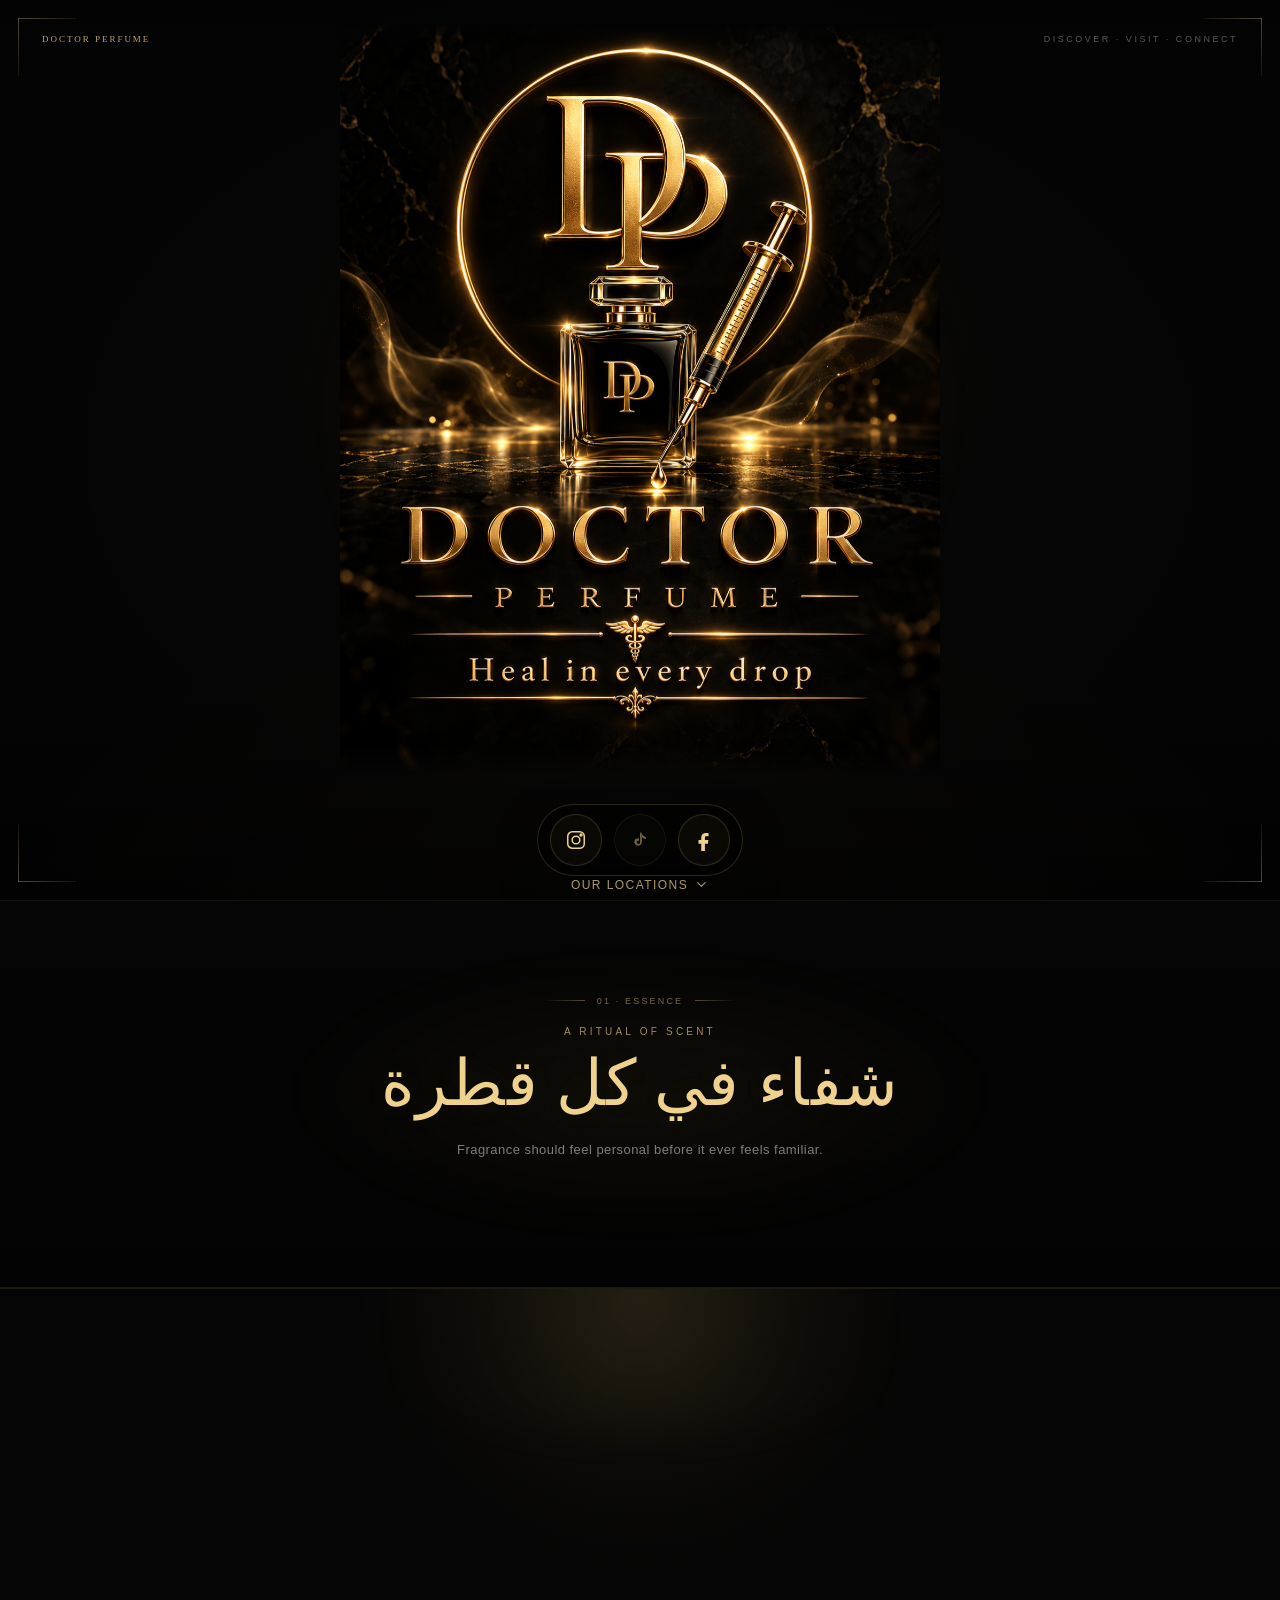
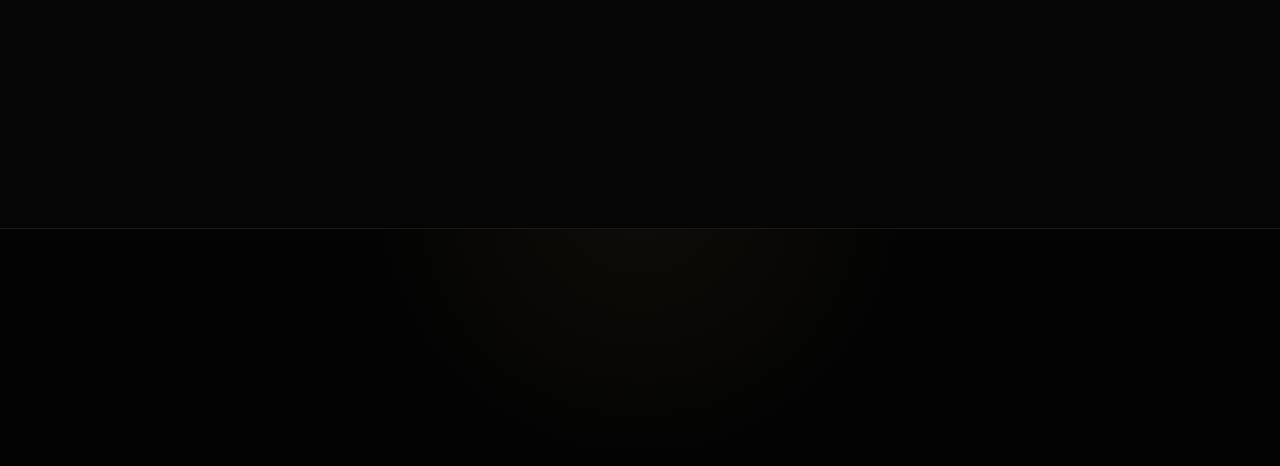
==== commit a6167ba8: "Add Jdeidet Artouz retail branch" ====
--- a/index.html
+++ b/index.html
@@ -473,7 +473,7 @@
   gap:12px;
 }
 .location-buttons--retail{
-  grid-template-columns:repeat(2,minmax(0,1fr));
+  grid-template-columns:repeat(3,minmax(0,1fr));
 }
 .location-buttons--wholesale{
   grid-template-columns:minmax(0,1fr);
@@ -955,13 +955,29 @@
           </svg>
         </a>
       </div>
+
+      <div class="location-button location-button--split reveal-item" style="--reveal-delay:300ms">
+        <a class="location-primary" href="https://wa.me/96353230600?text=%D9%85%D8%B1%D8%AD%D8%A8%D8%A7%20%D8%AF%D9%83%D8%AA%D9%88%D8%B1%20%D8%A8%D9%8A%D8%B1%D9%81%D9%8A%D9%88%D9%85%D8%8C%20%D8%A8%D8%AF%D9%8A%20%D8%A7%D8%B3%D8%AA%D9%81%D8%B3%D8%B1%20%D8%B9%D9%86%20%D9%81%D8%B1%D8%B9%20%D8%AC%D8%AF%D9%8A%D8%AF%D8%A9%20%D8%B9%D8%B1%D8%B7%D9%88%D8%B2." target="_blank" rel="noopener noreferrer" aria-label="WhatsApp Jdeidet Artouz branch">
+          <span class="branch-index" aria-hidden="true">03</span>
+          <span class="location-copy" lang="ar" dir="rtl">
+            <span class="location-name">جديدة عرطوز</span>
+            <span class="location-phone" dir="ltr">+963 53 230 600</span>
+          </span>
+        </a>
+        <a class="location-map-action" href="https://maps.app.goo.gl/bc6aUut8WsFVKnBS6" target="_blank" rel="noopener noreferrer" aria-label="Open جديدة عرطوز in Google Maps" title="Google Maps">
+          <svg viewBox="0 0 24 24" aria-hidden="true">
+            <path d="M12 21s6-5.2 6-11a6 6 0 1 0-12 0c0 5.8 6 11 6 11z"/>
+            <circle cx="12" cy="10" r="2.2"/>
+          </svg>
+        </a>
+      </div>
     </div>
 
-    <p class="locations-group-title locations-group-title--wholesale reveal-item" style="--reveal-delay:300ms" lang="ar" dir="rtl">جملة</p>
+    <p class="locations-group-title locations-group-title--wholesale reveal-item" style="--reveal-delay:360ms" lang="ar" dir="rtl">جملة</p>
 
     <div class="location-buttons location-buttons--wholesale">
-      <div class="location-button location-button--wholesale location-button--coming-soon reveal-item" style="--reveal-delay:360ms" aria-label="Wholesale branch opening soon">
-        <span class="branch-index" aria-hidden="true">03</span>
+      <div class="location-button location-button--wholesale location-button--coming-soon reveal-item" style="--reveal-delay:420ms" aria-label="Wholesale branch opening soon">
+        <span class="branch-index" aria-hidden="true">04</span>
         <span class="coming-soon-copy" lang="ar" dir="rtl">
           <span class="location-name">سنفتح قريباً</span>
           <span class="coming-soon-sub">ترقبونا</span>
